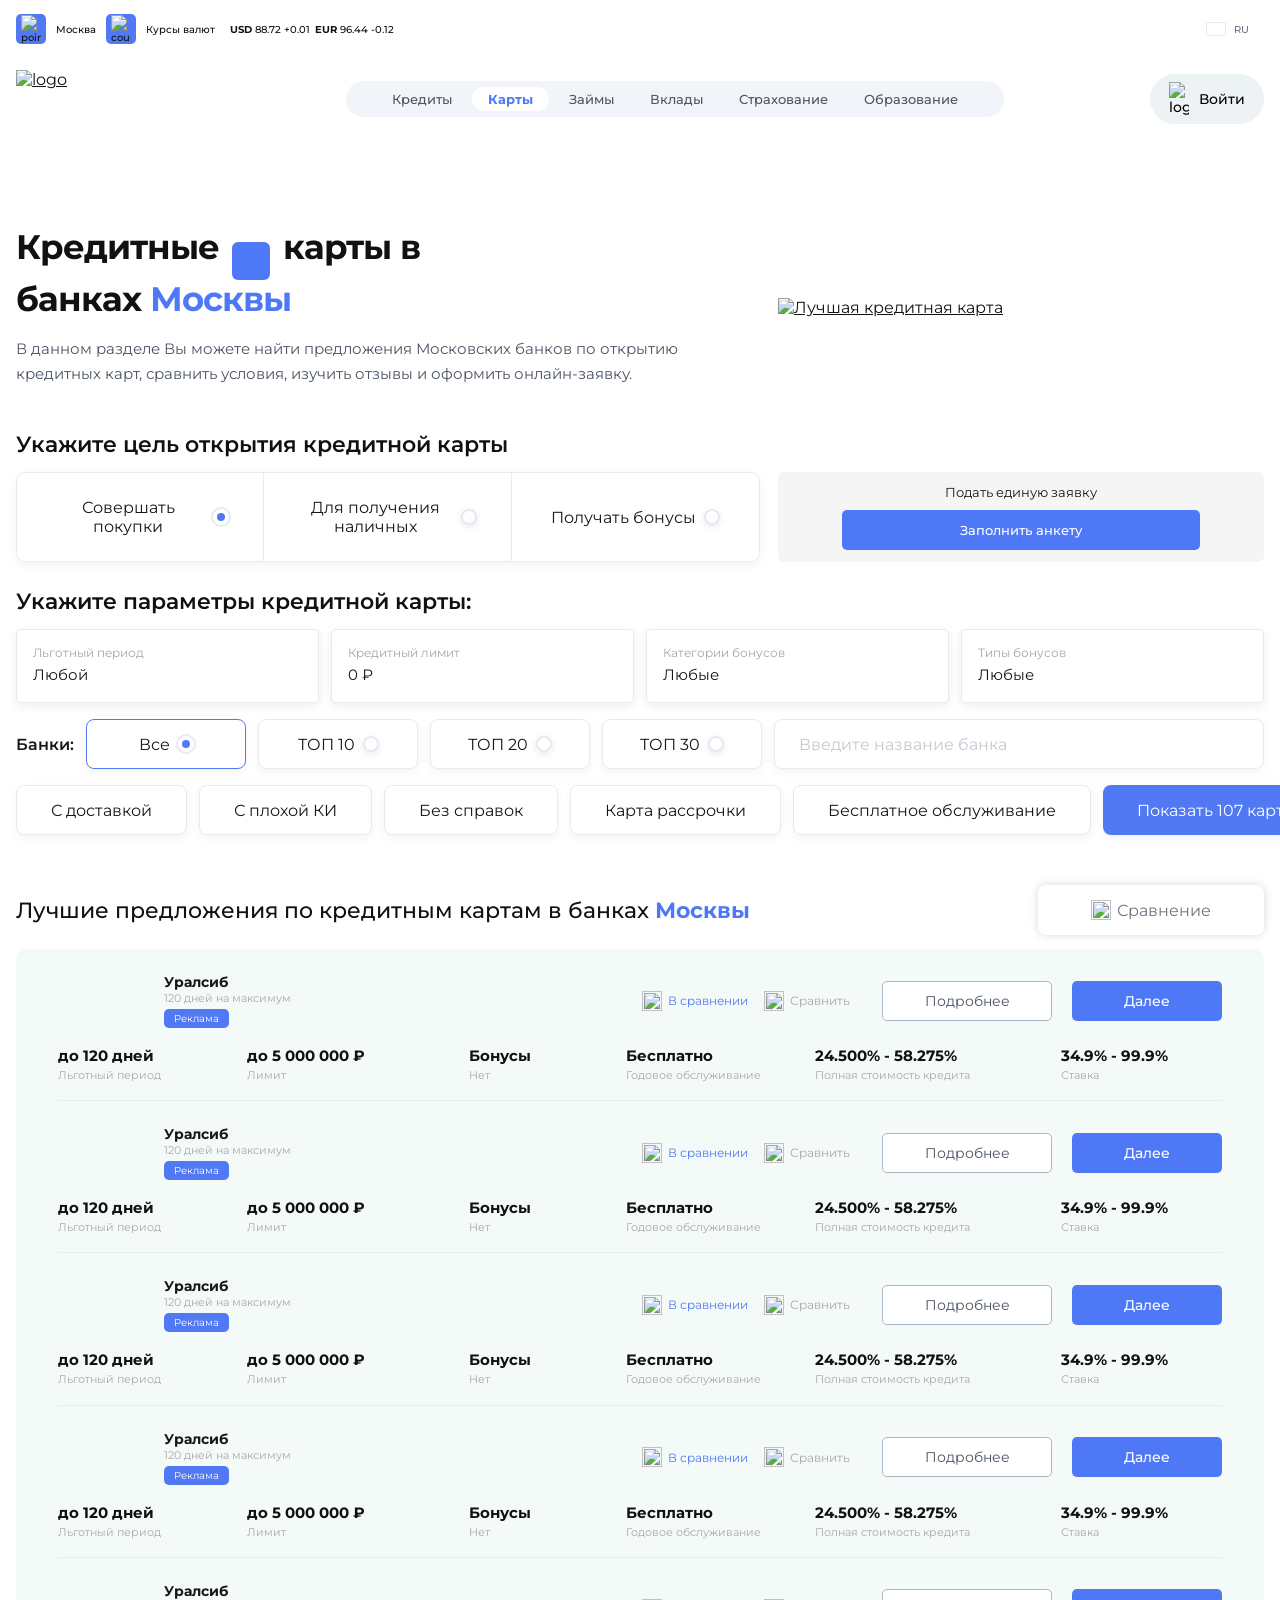
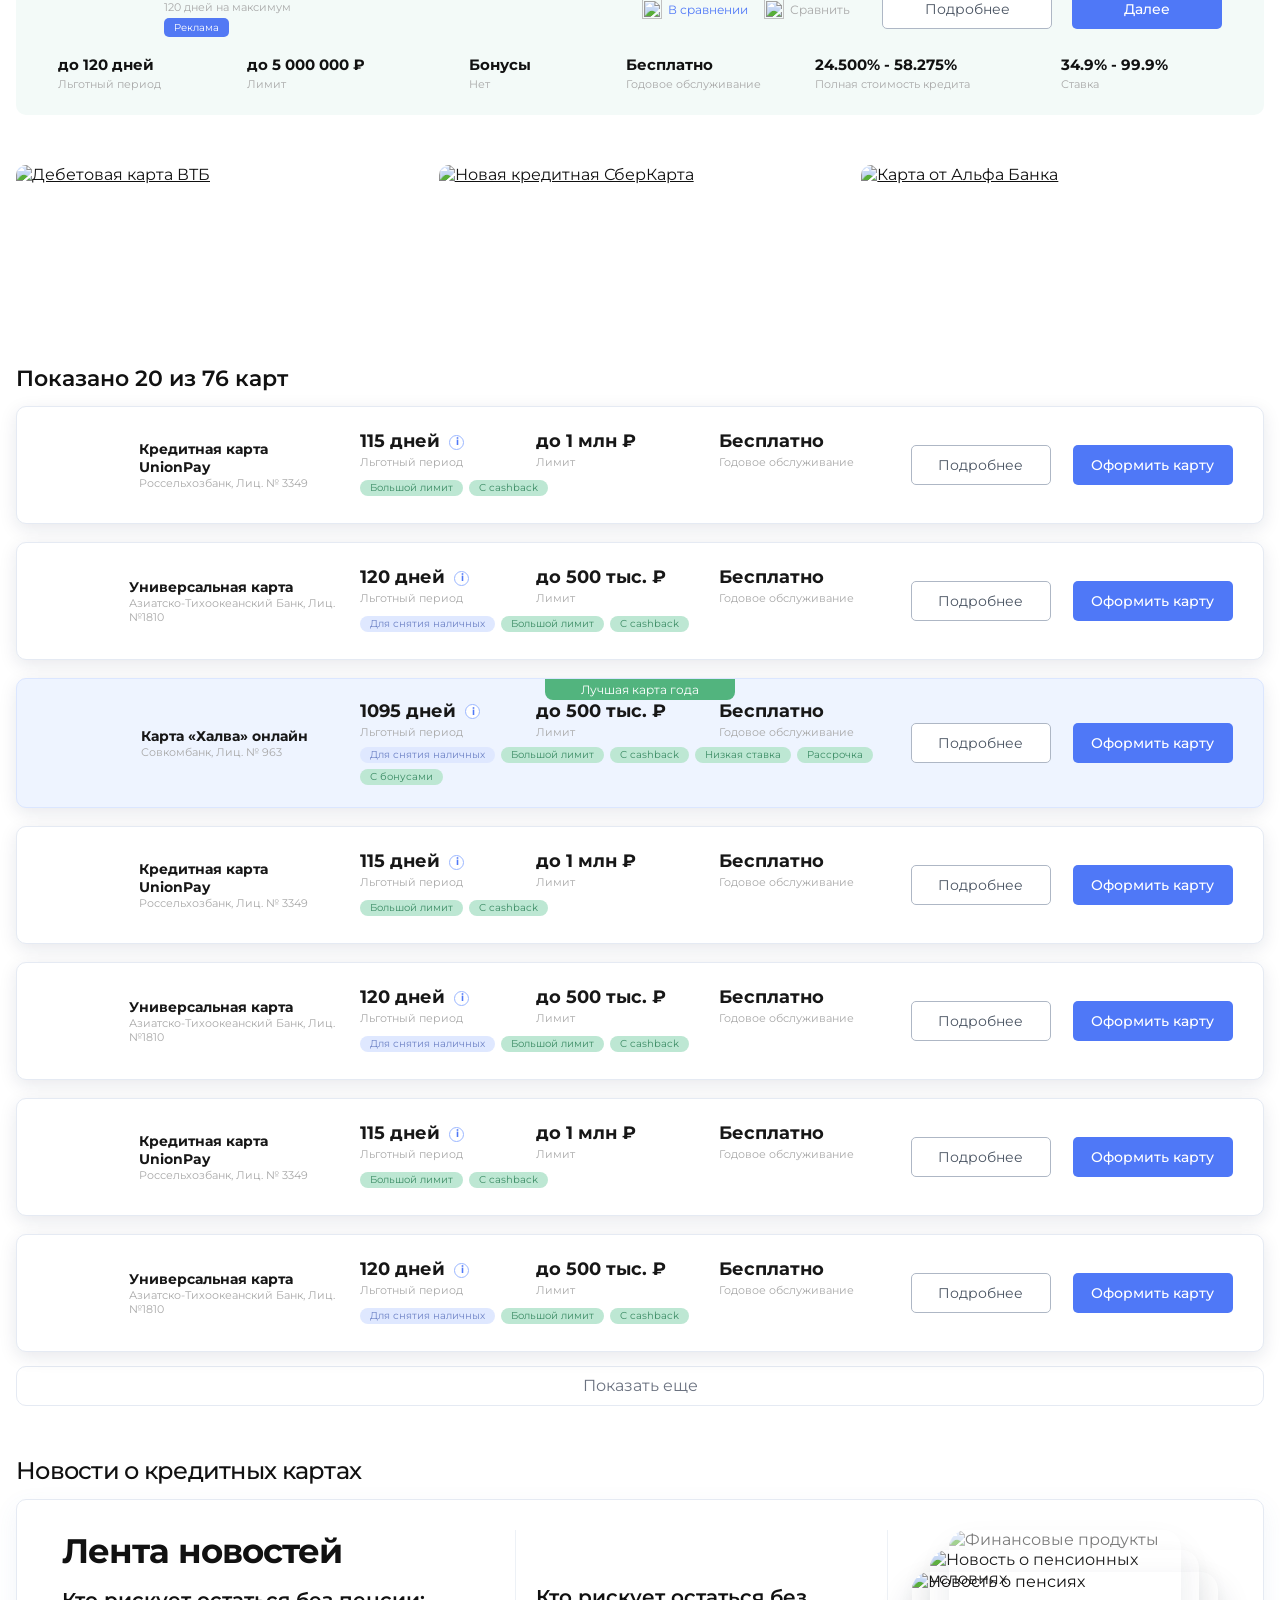
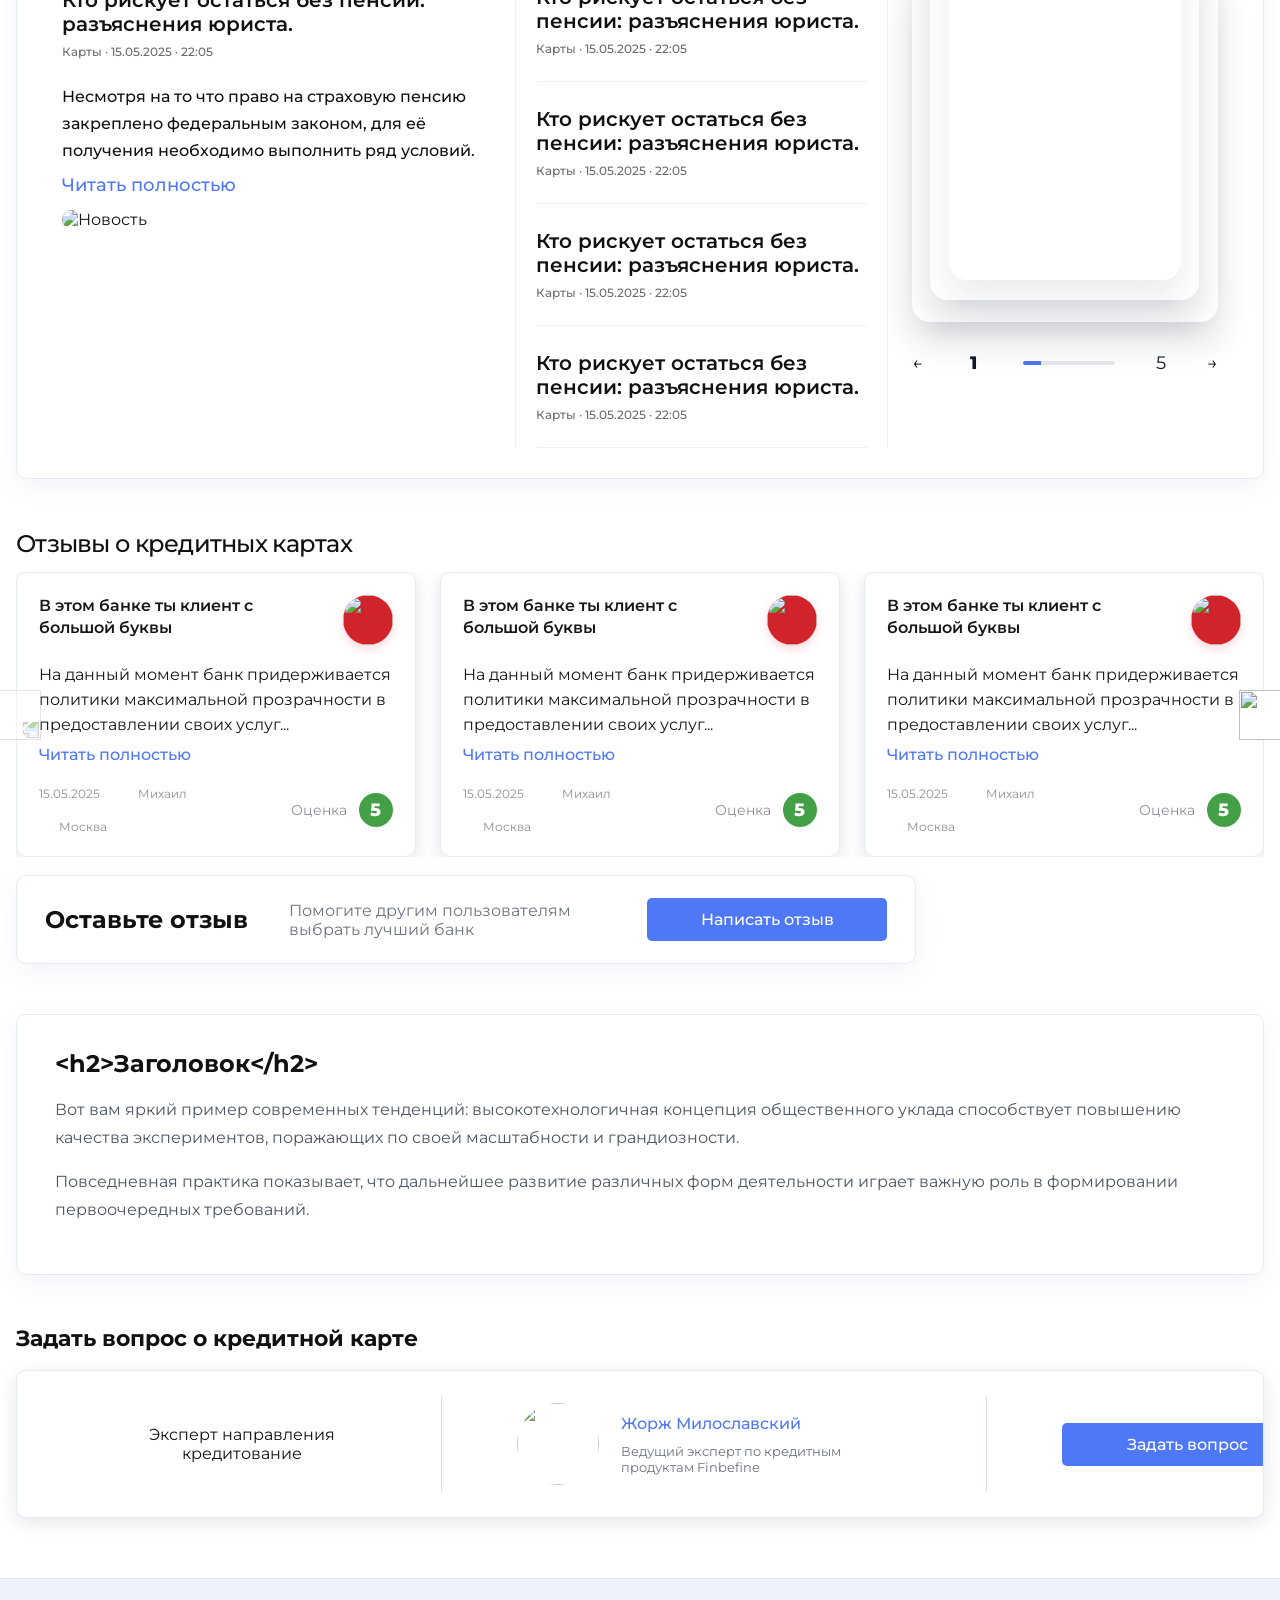
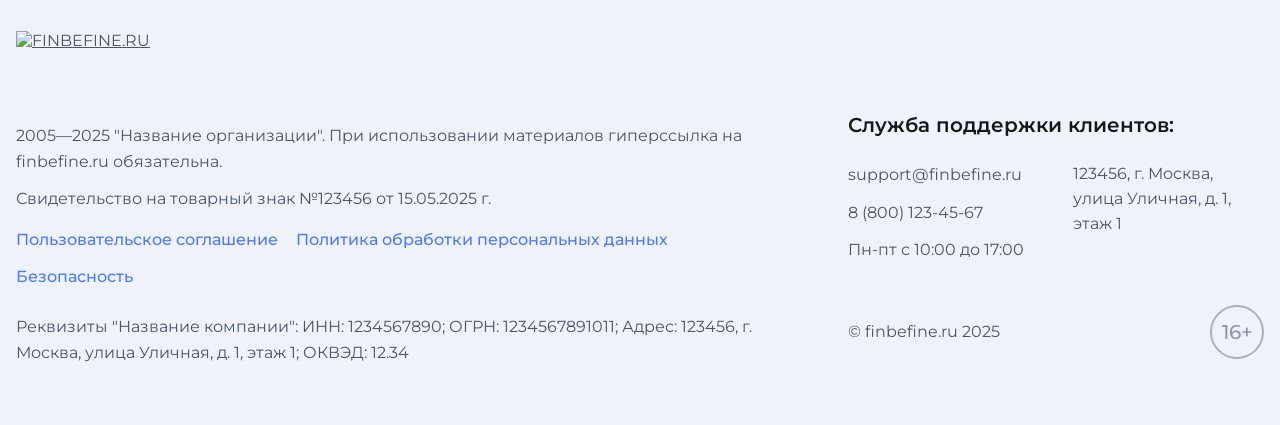
==== cards.html @ 93155cd9 "Add files via upload" ====
<!doctype html>
<html lang="ru">
<head>
  <meta charset="UTF-8" />
  <meta name="viewport" content="width=device-width, initial-scale=1.0" />
  <title>FINBEFINE — Карты</title>
  <link rel="preconnect" href="https://fonts.googleapis.com">
  <link rel="preconnect" href="https://fonts.gstatic.com" crossorigin>
  <link href="https://fonts.googleapis.com/css2?family=Montserrat:ital,wght@0,100..900;1,100..900&display=swap" rel="stylesheet">
  <link rel="icon" type="image/x-icon" href="favicon.ico">
  <link rel="stylesheet" href="./style.css?v=56">
</head>
<body>
  <header class="topbar">
    <div class="top-strip">
      <div class="container top-strip-inner">
        <div class="top-strip-links">
          <a href="#">
            <div class="icon">
              <img src="assets/point.svg" alt="point">
            </div>
            Москва
          </a>
          <div class="course">
            <a href="#">
              <div class="icon">
                <img src="assets/course.svg" alt="course">
              </div>
              Курсы валют
            </a>
            <div class="course-list">
              <div class="course-item">
                <span>USD</span>
                88.72 +0.01
              </div>
              <div class="course-item">
                <span>EUR</span>
                96.44 -0.12
              </div>
            </div>
          </div>
        </div>
        <div class="top-strip-actions language-select" data-language-select>
          <button class="language-toggle" type="button" aria-haspopup="listbox" aria-expanded="false">
            <span class="language-flag language-flag-ru" data-language-flag aria-hidden="true"></span>
            <span class="lang" data-language-current>RU</span>
            <span class="dropdown-arrow" aria-hidden="true">
              <img src="assets/arrow-down.svg" alt="">
            </span>
          </button>
          <div class="language-menu" role="listbox" aria-label="Выбор языка">
            <button class="language-option active" type="button" role="option" aria-selected="true" data-lang-value="RU" data-lang-code="ru" data-flag-class="language-flag-ru">
              <span class="language-flag language-flag-ru" aria-hidden="true"></span>
              Русский
            </button>
            <button class="language-option" type="button" role="option" aria-selected="false" data-lang-value="EN" data-lang-code="en" data-flag-class="language-flag-en">
              <span class="language-flag language-flag-en" aria-hidden="true"></span>
              English
            </button>
          </div>
        </div>
      </div>
    </div>
    <div class="container topbar-inner">
      <a href="index.html" class="brand">
        <img class="brand-mark" src="assets/logo.svg" alt="logo" />
      </a>

<input class="menu-toggle" type="checkbox" id="menu-toggle" aria-label="Открыть меню">
<label class="burger" for="menu-toggle" aria-hidden="true">
  <span></span>
  <span></span>
  <span></span>
</label>

<div class="mobile-menu">
  <nav class="nav" aria-label="Основное меню">
    <a href="credits.html">Кредиты</a>
    <a class="active" href="cards.html">Карты</a>
    <a href="zaimy.html">Займы</a>
    <a href="vklady.html">Вклады</a>
    <a href="insurance.html">Страхование</a>
    <a href="education.html">Образование</a>
  </nav>
  <button class="login-btn mobile-login-btn">
    <img src="assets/login.svg" alt="login">
    Войти
  </button>
</div>

      <div class="header-actions">
        <button class="login-btn">
          <img src="assets/login.svg" alt="login">
          Войти
        </button>
      </div>
    </div>
  </header>

    <main class="credits-page cards-page">
    <div class="container">
      <section class="credits-hero cards-hero">
        <div class="credits-hero-copy">
          <h1>Кредитные <span class="title-icon-inline"><img src="assets/card.svg" alt=""></span> карты в банках <span>Москвы</span></h1>
          <p>В данном разделе Вы можете найти предложения Московских банков по открытию кредитных карт, сравнить условия, изучить отзывы и оформить онлайн-заявку.</p>
        </div>
        <a class="credits-hero-banner image-banner" href="#!" aria-label="Лучшая кредитная карта"><img src="assets/alfabank-banner.png" alt="Лучшая кредитная карта"></a>
      </section>

      <section class="cards-open-purpose">
        <h2>Укажите цель открытия кредитной карты</h2>
        <div class="cards-purpose-layout">
          <div class="cards-purpose-buttons" role="radiogroup" aria-label="Цель открытия кредитной карты">
            <button class="active" type="button" role="radio" aria-checked="true">Совершать покупки <span class="radio-dot" aria-hidden="true"></span></button>
            <button type="button" role="radio" aria-checked="false">Для получения наличных <span class="radio-dot" aria-hidden="true"></span></button>
            <button type="button" role="radio" aria-checked="false">Получать бонусы <span class="radio-dot" aria-hidden="true"></span></button>
          </div>
          <div class="cards-quick-apply"><span>Подать единую заявку</span><button class="primary-btn" type="button">Заполнить анкету</button></div>
        </div>
      </section>

      <section class="cards-filter-section">
        <h2>Укажите параметры кредитной карты:</h2>
        <div class="cards-filter-row">
          <label class="credit-control"><span>Льготный период</span><select><option>Любой</option><option>до 120 дней</option><option>до 365 дней</option></select></label>
          <label class="credit-control"><span>Кредитный лимит</span><input type="text" value="0 ₽"></label>
          <label class="credit-control"><span>Категории бонусов</span><select><option>Любые</option><option>Кэшбэк</option><option>Мили</option></select></label>
          <label class="credit-control"><span>Типы бонусов</span><select><option>Любые</option><option>Баллы</option><option>Рубли</option></select></label>
        </div>
        <div class="cards-filter-line cards-bank-line" role="radiogroup" aria-label="Банки">
          <span>Банки:</span>
          <button class="active" type="button" role="radio" aria-checked="true">Все <span class="radio-dot" aria-hidden="true"></span></button>
          <button type="button" role="radio" aria-checked="false">ТОП 10 <span class="radio-dot" aria-hidden="true"></span></button>
          <button type="button" role="radio" aria-checked="false">ТОП 20 <span class="radio-dot" aria-hidden="true"></span></button>
          <button type="button" role="radio" aria-checked="false">ТОП 30 <span class="radio-dot" aria-hidden="true"></span></button>
          <input class="cards-bank-search" type="text" placeholder="Введите название банка">
        </div>
        <div class="cards-filter-line cards-tag-line" aria-label="Фильтры карт">
          <button type="button">С доставкой</button>
          <button type="button">С плохой КИ</button>
          <button type="button">Без справок</button>
          <button type="button">Карта рассрочки</button>
          <button type="button">Бесплатное обслуживание</button>
          <button class="primary-btn" type="button">Показать 107 карт</button>
        </div>
      </section>

      <section class="cards-best-section">
        <div class="cards-section-head"><h2>Лучшие предложения по кредитным картам в банках <span>Москвы</span></h2><button class="cards-compare" type="button"><img src="assets/compare.svg" alt="" aria-hidden="true">Сравнение</button></div>
        <div class="cards-best-list">
          <article class="cards-best-row">
            <div class="cards-best-top"><div class="cards-product"><img src="assets/uralsib-card.png" alt=""><div><strong>Уралсиб</strong><span>120 дней на максимум</span><em>Реклама</em></div></div><div class="cards-best-compare"><button class="active" type="button"><img src="assets/compare.svg" alt="" aria-hidden="true">В сравнении</button><button type="button"><img src="assets/compare-gray.svg" alt="" aria-hidden="true">Сравнить</button></div><a class="cards-details-btn" href="#!">Подробнее</a><a class="primary-btn" href="#!">Далее</a></div>
            <div class="cards-best-metrics"><b>до 120 дней<small>Льготный период</small></b><b>до 5 000 000 ₽<small>Лимит</small></b><b>Бонусы<small>Нет</small></b><b>Бесплатно<small>Годовое обслуживание</small></b><b>24.500% - 58.275%<small>Полная стоимость кредита</small></b><b>34.9% - 99.9%<small>Ставка</small></b></div>
          </article>
          <article class="cards-best-row">
            <div class="cards-best-top"><div class="cards-product"><img src="assets/uralsib-card.png" alt=""><div><strong>Уралсиб</strong><span>120 дней на максимум</span><em>Реклама</em></div></div><div class="cards-best-compare"><button class="active" type="button"><img src="assets/compare.svg" alt="" aria-hidden="true">В сравнении</button><button type="button"><img src="assets/compare-gray.svg" alt="" aria-hidden="true">Сравнить</button></div><a class="cards-details-btn" href="#!">Подробнее</a><a class="primary-btn" href="#!">Далее</a></div>
            <div class="cards-best-metrics"><b>до 120 дней<small>Льготный период</small></b><b>до 5 000 000 ₽<small>Лимит</small></b><b>Бонусы<small>Нет</small></b><b>Бесплатно<small>Годовое обслуживание</small></b><b>24.500% - 58.275%<small>Полная стоимость кредита</small></b><b>34.9% - 99.9%<small>Ставка</small></b></div>
          </article>
          <article class="cards-best-row">
            <div class="cards-best-top"><div class="cards-product"><img src="assets/uralsib-card.png" alt=""><div><strong>Уралсиб</strong><span>120 дней на максимум</span><em>Реклама</em></div></div><div class="cards-best-compare"><button class="active" type="button"><img src="assets/compare.svg" alt="" aria-hidden="true">В сравнении</button><button type="button"><img src="assets/compare-gray.svg" alt="" aria-hidden="true">Сравнить</button></div><a class="cards-details-btn" href="#!">Подробнее</a><a class="primary-btn" href="#!">Далее</a></div>
            <div class="cards-best-metrics"><b>до 120 дней<small>Льготный период</small></b><b>до 5 000 000 ₽<small>Лимит</small></b><b>Бонусы<small>Нет</small></b><b>Бесплатно<small>Годовое обслуживание</small></b><b>24.500% - 58.275%<small>Полная стоимость кредита</small></b><b>34.9% - 99.9%<small>Ставка</small></b></div>
          </article>
          <article class="cards-best-row">
            <div class="cards-best-top"><div class="cards-product"><img src="assets/uralsib-card.png" alt=""><div><strong>Уралсиб</strong><span>120 дней на максимум</span><em>Реклама</em></div></div><div class="cards-best-compare"><button class="active" type="button"><img src="assets/compare.svg" alt="" aria-hidden="true">В сравнении</button><button type="button"><img src="assets/compare-gray.svg" alt="" aria-hidden="true">Сравнить</button></div><a class="cards-details-btn" href="#!">Подробнее</a><a class="primary-btn" href="#!">Далее</a></div>
            <div class="cards-best-metrics"><b>до 120 дней<small>Льготный период</small></b><b>до 5 000 000 ₽<small>Лимит</small></b><b>Бонусы<small>Нет</small></b><b>Бесплатно<small>Годовое обслуживание</small></b><b>24.500% - 58.275%<small>Полная стоимость кредита</small></b><b>34.9% - 99.9%<small>Ставка</small></b></div>
          </article>
          <article class="cards-best-row">
            <div class="cards-best-top"><div class="cards-product"><img src="assets/uralsib-card.png" alt=""><div><strong>Уралсиб</strong><span>120 дней на максимум</span><em>Реклама</em></div></div><div class="cards-best-compare"><button class="active" type="button"><img src="assets/compare.svg" alt="" aria-hidden="true">В сравнении</button><button type="button"><img src="assets/compare-gray.svg" alt="" aria-hidden="true">Сравнить</button></div><a class="cards-details-btn" href="#!">Подробнее</a><a class="primary-btn" href="#!">Далее</a></div>
            <div class="cards-best-metrics"><b>до 120 дней<small>Льготный период</small></b><b>до 5 000 000 ₽<small>Лимит</small></b><b>Бонусы<small>Нет</small></b><b>Бесплатно<small>Годовое обслуживание</small></b><b>24.500% - 58.275%<small>Полная стоимость кредита</small></b><b>34.9% - 99.9%<small>Ставка</small></b></div>
          </article>
        </div>
      </section>

      <section class="cards-banners">
        <a class="image-banner" href="#!"><img src="assets/card-banner-1.png" alt="Дебетовая карта ВТБ"></a>
        <a class="image-banner" href="#!"><img src="assets/card-banner-2.png" alt="Новая кредитная СберКарта"></a>
        <a class="image-banner" href="#!"><img src="assets/card-banner-3.png" alt="Карта от Альфа Банка"></a>
      </section>

      <section class="cards-list-section">
        <h2>Показано 20 из 76 карт</h2>
        <div class="cards-table-list">
          <article class="cards-table-row"><div class="cards-product"><img src="assets/card-1.png" alt=""><div><strong>Кредитная карта UnionPay</strong><span>Россельхозбанк, Лиц. № 3349</span></div></div><div class="cards-table-metric"><b>115 дней <button class="cards-info" type="button" aria-label="Информация о льготном периоде">i</button></b><small>Льготный период</small></div><div class="cards-table-metric"><b>до 1 млн ₽</b><small>Лимит</small></div><div class="cards-table-metric"><b>Бесплатно</b><small>Годовое обслуживание</small></div><div class="cards-mini-tags"><em>Большой лимит</em><em>C cashback</em></div><a class="cards-details-btn" href="#!">Подробнее</a><a class="primary-btn" href="#!">Оформить карту</a></article>
          <article class="cards-table-row"><div class="cards-product"><img src="assets/card-2.png" alt=""><div><strong>Универсальная карта</strong><span>Азиатско-Тихоокеанский Банк, Лиц. №1810</span></div></div><div class="cards-table-metric"><b>120 дней <button class="cards-info" type="button" aria-label="Информация о льготном периоде">i</button></b><small>Льготный период</small></div><div class="cards-table-metric"><b>до 500 тыс. ₽</b><small>Лимит</small></div><div class="cards-table-metric"><b>Бесплатно</b><small>Годовое обслуживание</small></div><div class="cards-mini-tags"><em class="is-blue">Для снятия наличных</em><em>Большой лимит</em><em>C cashback</em></div><a class="cards-details-btn" href="#!">Подробнее</a><a class="primary-btn" href="#!">Оформить карту</a></article>
          <article class="cards-table-row is-highlighted"><div class="cards-row-badge">Лучшая карта года</div><div class="cards-product"><img src="assets/card-3.png" alt=""><div><strong>Карта «Халва» онлайн</strong><span>Совкомбанк, Лиц. № 963</span></div></div><div class="cards-table-metric"><b>1095 дней <button class="cards-info" type="button" aria-label="Информация о льготном периоде">i</button></b><small>Льготный период</small></div><div class="cards-table-metric"><b>до 500 тыс. ₽</b><small>Лимит</small></div><div class="cards-table-metric"><b>Бесплатно</b><small>Годовое обслуживание</small></div><div class="cards-mini-tags"><em class="is-blue">Для снятия наличных</em><em>Большой лимит</em><em>C cashback</em><em>Низкая ставка</em><em>Рассрочка</em><em>С бонусами</em></div><a class="cards-details-btn" href="#!">Подробнее</a><a class="primary-btn" href="#!">Оформить карту</a></article>
          <article class="cards-table-row"><div class="cards-product"><img src="assets/card-1.png" alt=""><div><strong>Кредитная карта UnionPay</strong><span>Россельхозбанк, Лиц. № 3349</span></div></div><div class="cards-table-metric"><b>115 дней <button class="cards-info" type="button" aria-label="Информация о льготном периоде">i</button></b><small>Льготный период</small></div><div class="cards-table-metric"><b>до 1 млн ₽</b><small>Лимит</small></div><div class="cards-table-metric"><b>Бесплатно</b><small>Годовое обслуживание</small></div><div class="cards-mini-tags"><em>Большой лимит</em><em>C cashback</em></div><a class="cards-details-btn" href="#!">Подробнее</a><a class="primary-btn" href="#!">Оформить карту</a></article>
          <article class="cards-table-row"><div class="cards-product"><img src="assets/card-2.png" alt=""><div><strong>Универсальная карта</strong><span>Азиатско-Тихоокеанский Банк, Лиц. №1810</span></div></div><div class="cards-table-metric"><b>120 дней <button class="cards-info" type="button" aria-label="Информация о льготном периоде">i</button></b><small>Льготный период</small></div><div class="cards-table-metric"><b>до 500 тыс. ₽</b><small>Лимит</small></div><div class="cards-table-metric"><b>Бесплатно</b><small>Годовое обслуживание</small></div><div class="cards-mini-tags"><em class="is-blue">Для снятия наличных</em><em>Большой лимит</em><em>C cashback</em></div><a class="cards-details-btn" href="#!">Подробнее</a><a class="primary-btn" href="#!">Оформить карту</a></article>
          <article class="cards-table-row"><div class="cards-product"><img src="assets/card-1.png" alt=""><div><strong>Кредитная карта UnionPay</strong><span>Россельхозбанк, Лиц. № 3349</span></div></div><div class="cards-table-metric"><b>115 дней <button class="cards-info" type="button" aria-label="Информация о льготном периоде">i</button></b><small>Льготный период</small></div><div class="cards-table-metric"><b>до 1 млн ₽</b><small>Лимит</small></div><div class="cards-table-metric"><b>Бесплатно</b><small>Годовое обслуживание</small></div><div class="cards-mini-tags"><em>Большой лимит</em><em>C cashback</em></div><a class="cards-details-btn" href="#!">Подробнее</a><a class="primary-btn" href="#!">Оформить карту</a></article>
          <article class="cards-table-row"><div class="cards-product"><img src="assets/card-2.png" alt=""><div><strong>Универсальная карта</strong><span>Азиатско-Тихоокеанский Банк, Лиц. №1810</span></div></div><div class="cards-table-metric"><b>120 дней <button class="cards-info" type="button" aria-label="Информация о льготном периоде">i</button></b><small>Льготный период</small></div><div class="cards-table-metric"><b>до 500 тыс. ₽</b><small>Лимит</small></div><div class="cards-table-metric"><b>Бесплатно</b><small>Годовое обслуживание</small></div><div class="cards-mini-tags"><em class="is-blue">Для снятия наличных</em><em>Большой лимит</em><em>C cashback</em></div><a class="cards-details-btn" href="#!">Подробнее</a><a class="primary-btn" href="#!">Оформить карту</a></article>
        </div>
        <button class="show-more-btn" type="button">Показать еще</button>
      </section>

      <section class="news-section credit-news">
        <div class="section-head section-head-tight"><h2>Новости о кредитных картах</h2></div>
        <article class="news-card">
          <div class="news-col news-feature"><h3>Лента новостей</h3><h4>Кто рискует остаться без пенсии: разъяснения юриста.</h4><div class="news-meta">Карты · 15.05.2025 · 22:05</div><p>Несмотря на то что право на страховую пенсию закреплено федеральным законом, для её получения необходимо выполнить ряд условий.</p><a href="#" class="section-link">Читать полностью</a><img src="assets/news-old-man.png" alt="Новость"></div>
          <div class="news-col news-list"><div class="news-item"><h5>Кто рискует остаться без пенсии: разъяснения юриста.</h5><div class="news-meta">Карты · 15.05.2025 · 22:05</div></div><div class="news-item"><h5>Кто рискует остаться без пенсии: разъяснения юриста.</h5><div class="news-meta">Карты · 15.05.2025 · 22:05</div></div><div class="news-item"><h5>Кто рискует остаться без пенсии: разъяснения юриста.</h5><div class="news-meta">Карты · 15.05.2025 · 22:05</div></div><div class="news-item"><h5>Кто рискует остаться без пенсии: разъяснения юриста.</h5><div class="news-meta">Карты · 15.05.2025 · 22:05</div></div></div>
          <div class="news-col news-slider" data-news-slider><div class="news-slider-stack"><img class="slider-layer slider-layer-back slider-layer-back-two" data-slider-back-two src="assets/hero-travel.png" alt=""><img class="slider-layer slider-layer-back slider-layer-back-one" data-slider-back-one src="assets/news-old-man.png" alt=""><img class="slider-layer slider-layer-front" data-slider-image src="assets/news-old-woman.png" alt="Новость"></div><div class="slider-nav"><button class="slider-arrow" type="button" data-slider-prev aria-label="Предыдущая новость">←</button><span class="slider-count" data-slider-current>1</span><div class="slider-bar"><i data-slider-progress></i></div><span data-slider-total>5</span><button class="slider-arrow" type="button" data-slider-next aria-label="Следующая новость">→</button></div></div>
        </article>
      </section>

      <section class="credit-reviews-section">
        <div class="section-head section-head-tight"><h2>Отзывы о кредитных картах</h2></div>
        <div class="credit-reviews-slider" data-credit-reviews-slider>
          <button class="credit-review-arrow credit-review-arrow--prev" type="button" aria-label="Предыдущие отзывы" data-credit-reviews-prev><img src="assets/arrow-right-slider.svg" alt="" aria-hidden="true"></button>
          <div class="credit-review-viewport"><div class="credit-review-track" data-credit-reviews-track>
            <article class="review-card"><div class="review-top"><h4>В этом банке ты клиент с большой буквы</h4><span class="review-badge"><img src="assets/bank-logo.png" alt=""></span></div><p>На данный момент банк придерживается политики максимальной прозрачности в предоставлении своих услуг...</p><a href="#" class="section-link">Читать полностью</a><div class="review-bottom"><div class="review-meta"><span>15.05.2025</span><span>Михаил</span><span>Москва</span></div><div class="review-score"><span>Оценка</span><b class="score">5</b></div></div></article>
            <article class="review-card"><div class="review-top"><h4>В этом банке ты клиент с большой буквы</h4><span class="review-badge"><img src="assets/bank-logo.png" alt=""></span></div><p>На данный момент банк придерживается политики максимальной прозрачности в предоставлении своих услуг...</p><a href="#" class="section-link">Читать полностью</a><div class="review-bottom"><div class="review-meta"><span>15.05.2025</span><span>Михаил</span><span>Москва</span></div><div class="review-score"><span>Оценка</span><b class="score">5</b></div></div></article>
            <article class="review-card"><div class="review-top"><h4>В этом банке ты клиент с большой буквы</h4><span class="review-badge"><img src="assets/bank-logo.png" alt=""></span></div><p>На данный момент банк придерживается политики максимальной прозрачности в предоставлении своих услуг...</p><a href="#" class="section-link">Читать полностью</a><div class="review-bottom"><div class="review-meta"><span>15.05.2025</span><span>Михаил</span><span>Москва</span></div><div class="review-score"><span>Оценка</span><b class="score">5</b></div></div></article>
            <article class="review-card"><div class="review-top"><h4>В этом банке ты клиент с большой буквы</h4><span class="review-badge"><img src="assets/bank-logo.png" alt=""></span></div><p>На данный момент банк придерживается политики максимальной прозрачности в предоставлении своих услуг...</p><a href="#" class="section-link">Читать полностью</a><div class="review-bottom"><div class="review-meta"><span>15.05.2025</span><span>Михаил</span><span>Москва</span></div><div class="review-score"><span>Оценка</span><b class="score">5</b></div></div></article>
          </div></div>
          <button class="credit-review-arrow credit-review-arrow--next" type="button" aria-label="Следующие отзывы" data-credit-reviews-next><img src="assets/arrow-right-slider.svg" alt="" aria-hidden="true"></button>
        </div>
        <div class="credit-leave-review"><h3>Оставьте отзыв</h3><p>Помогите другим пользователям выбрать лучший банк</p><button class="primary-btn">Написать отзыв</button></div>
      </section>

      <section class="credit-seo card-lite"><h2>&lt;h2&gt;Заголовок&lt;/h2&gt;</h2><p>Вот вам яркий пример современных тенденций: высокотехнологичная концепция общественного уклада способствует повышению качества экспериментов, поражающих по своей масштабности и грандиозности.</p><p>Повседневная практика показывает, что дальнейшее развитие различных форм деятельности играет важную роль в формировании первоочередных требований.</p></section>

      <section class="credit-question card-lite"><h2>Задать вопрос о кредитной карте</h2><div class="question-card"><div class="question-card__label">Эксперт направления кредитование</div><div class="expert"><img src="assets/expert-avatar.png" alt=""><div><strong>Жорж Милославский</strong><span>Ведущий эксперт по кредитным продуктам Finbefine</span></div></div><div class="question-card__action"><button class="primary-btn">Задать вопрос</button></div></div></section>
    </div>
  </main>



  <footer class="site-footer">
    <div class="container footer-wrap">
      <div class="footer-left">
        <a href="index.html" class="brand footer-brand">
          <img class="brand-mark" src="assets/logo.svg" alt="FINBEFINE.RU" />
        </a>
        <p>2005—2025 "Название организации". При использовании материалов гиперссылка на finbefine.ru обязательна.</p>
        <p>Свидетельство на товарный знак №123456 от 15.05.2025 г.</p>
        <div class="footer-links">
          <a href="#">Пользовательское соглашение</a>
          <a href="#">Политика обработки персональных данных</a>
          <a href="#">Безопасность</a>
        </div>
        <p>Реквизиты "Название компании": ИНН: 1234567890; ОГРН: 1234567891011; Адрес: 123456, г. Москва, улица Уличная, д. 1, этаж 1; ОКВЭД: 12.34</p>
      </div>
      <div class="footer-right">
        <nav class="footer-socials" aria-label="Социальные сети">
          <a href="#!" aria-label="Дзен"><img src="assets/dzen.svg" alt=""></a>
          <a href="#!" aria-label="ВКонтакте"><img src="assets/vk.svg" alt=""></a>
          <a href="#!" aria-label="Telegram"><img src="assets/tg.svg" alt=""></a>
        </nav>
        <div class="support-title">Служба поддержки клиентов:</div>
        <div class="footer-support">
          <div class="footer-support-main">
            <a href="mailto:support@finbefine.ru">support@finbefine.ru</a>
            <a href="tel:88001234567">8 (800) 123-45-67</a>
            <span>Пн-пт с 10:00 до 17:00</span>
          </div>
          <address>123456, г. Москва, улица Уличная, д. 1, этаж 1</address>
        </div>
        <div class="footer-bottom-row">
          <div class="copy">© finbefine.ru 2025</div>
          <div class="age-badge" aria-label="Возрастное ограничение 16 плюс">16+</div>
        </div>
      </div>
    </div>
  </footer>
  <script>
    document.addEventListener('DOMContentLoaded', function () {
      function setupTabs(tabSelector, panelSelector, tabAttribute, panelAttribute) {
        var tabs = Array.prototype.slice.call(document.querySelectorAll(tabSelector));
        var panels = Array.prototype.slice.call(document.querySelectorAll(panelSelector));

        tabs.forEach(function (tab) {
          tab.addEventListener('click', function () {
            var target = tab.getAttribute(tabAttribute);

            tabs.forEach(function (item) {
              var isActive = item === tab;
              item.classList.toggle('active', isActive);
              item.setAttribute('aria-selected', isActive ? 'true' : 'false');
            });

            panels.forEach(function (panel) {
              panel.classList.toggle('active', panel.getAttribute(panelAttribute) === target);
            });
          });
        });
      }

      setupTabs('[data-offer-tab]', '[data-offer-panel]', 'data-offer-tab', 'data-offer-panel');
      setupTabs('[data-bank-tab]', '[data-bank-panel]', 'data-bank-tab', 'data-bank-panel');
      setupTabs('[data-review-tab]', '[data-review-panel]', 'data-review-tab', 'data-review-panel');
      setupTabs('[data-news-tab]', '[data-news-panel]', 'data-news-tab', 'data-news-panel');

      var languageSelect = document.querySelector('[data-language-select]');
      if (languageSelect) {
        var languageToggle = languageSelect.querySelector('.language-toggle');
        var languageCurrent = languageSelect.querySelector('[data-language-current]');
        var languageFlag = languageSelect.querySelector('[data-language-flag]');
        var languageOptions = Array.prototype.slice.call(languageSelect.querySelectorAll('.language-option'));

        function closeLanguageMenu() {
          languageSelect.classList.remove('open');
          languageToggle.setAttribute('aria-expanded', 'false');
        }

        languageToggle.addEventListener('click', function () {
          var isOpen = languageSelect.classList.toggle('open');
          languageToggle.setAttribute('aria-expanded', isOpen ? 'true' : 'false');
        });

        languageOptions.forEach(function (option) {
          option.addEventListener('click', function () {
            languageCurrent.textContent = option.getAttribute('data-lang-value');
            document.documentElement.setAttribute('lang', option.getAttribute('data-lang-code'));
            languageFlag.className = 'language-flag ' + option.getAttribute('data-flag-class');

            languageOptions.forEach(function (item) {
              var isActive = item === option;
              item.classList.toggle('active', isActive);
              item.setAttribute('aria-selected', isActive ? 'true' : 'false');
            });

            closeLanguageMenu();
          });
        });

        document.addEventListener('click', function (event) {
          if (!languageSelect.contains(event.target)) {
            closeLanguageMenu();
          }
        });

        document.addEventListener('keydown', function (event) {
          if (event.key === 'Escape') {
            closeLanguageMenu();
          }
        });
      }

      var newsSlider = document.querySelector('[data-news-slider]');
      if (newsSlider) {
        var slides = [
          { src: './assets/figma/news-old-woman.png', alt: 'Новость о пенсиях' },
          { src: './assets/figma/news-old-man.png', alt: 'Новость о пенсионных условиях' },
          { src: './assets/hero-man.png', alt: 'Финансовые продукты' },
          { src: './assets/hero-travel.png', alt: 'Туристическое страхование' },
          { src: './assets/promo-credit.png', alt: 'Помощь с кредитом' }
        ];
        var currentSlide = 0;
        var isSliderAnimating = false;
        var sliderStack = newsSlider.querySelector('.news-slider-stack');
        var frontImage = newsSlider.querySelector('[data-slider-image]');
        var backOneImage = newsSlider.querySelector('[data-slider-back-one]');
        var backTwoImage = newsSlider.querySelector('[data-slider-back-two]');
        var currentLabel = newsSlider.querySelector('[data-slider-current]');
        var totalLabel = newsSlider.querySelector('[data-slider-total]');
        var progress = newsSlider.querySelector('[data-slider-progress]');
        var prevButton = newsSlider.querySelector('[data-slider-prev]');
        var nextButton = newsSlider.querySelector('[data-slider-next]');

        function getSlide(index) {
          return slides[(index + slides.length) % slides.length];
        }

        function setImage(image, slide) {
          image.src = slide.src;
          image.alt = slide.alt;
        }

        function updateNewsSlider(direction) {
          setImage(frontImage, getSlide(currentSlide));
          setImage(backOneImage, getSlide(currentSlide + 1));
          setImage(backTwoImage, getSlide(currentSlide + 2));
          currentLabel.textContent = String(currentSlide + 1);
          totalLabel.textContent = String(slides.length);
          progress.style.width = ((currentSlide + 1) / slides.length * 100) + '%';

          if (direction) {
            sliderStack.classList.remove('is-next', 'is-prev');
            void sliderStack.offsetWidth;
            sliderStack.classList.add(direction === 'prev' ? 'is-prev' : 'is-next');
          }
        }

        function moveNewsSlider(step, direction) {
          if (isSliderAnimating) {
            return;
          }
          isSliderAnimating = true;
          currentSlide = (currentSlide + step + slides.length) % slides.length;
          updateNewsSlider(direction);
          window.setTimeout(function () {
            sliderStack.classList.remove('is-next', 'is-prev');
            isSliderAnimating = false;
          }, 480);
        }

        prevButton.addEventListener('click', function () {
          moveNewsSlider(-1, 'prev');
        });

        nextButton.addEventListener('click', function () {
          moveNewsSlider(1, 'next');
        });

        updateNewsSlider();
      }


      var cardRadioGroups = Array.prototype.slice.call(document.querySelectorAll('.cards-purpose-buttons, .cards-bank-line'));
      cardRadioGroups.forEach(function (group) {
        var buttons = Array.prototype.slice.call(group.querySelectorAll('button[role="radio"]'));
        buttons.forEach(function (button) {
          button.addEventListener('click', function () {
            buttons.forEach(function (item) {
              var isActive = item === button;
              item.classList.toggle('active', isActive);
              item.setAttribute('aria-checked', isActive ? 'true' : 'false');
            });
          });
        });
      });

      var cardCheckboxFilters = Array.prototype.slice.call(document.querySelectorAll('.cards-tag-line button:not(.primary-btn)'));
      cardCheckboxFilters.forEach(function (button) {
        button.addEventListener('click', function () {
          button.classList.toggle('active');
        });
      });


      var creditReviewsSlider = document.querySelector("[data-credit-reviews-slider]");

      if (creditReviewsSlider) {
        var reviewsTrack = creditReviewsSlider.querySelector("[data-credit-reviews-track]");
        var reviewsPrev = creditReviewsSlider.querySelector("[data-credit-reviews-prev]");
        var reviewsNext = creditReviewsSlider.querySelector("[data-credit-reviews-next]");
        var reviewCards = Array.prototype.slice.call(reviewsTrack.querySelectorAll(".review-card"));
        var reviewIndex = 0;

        function getVisibleReviews() {
          return window.matchMedia("(max-width: 980px)").matches ? 1 : 3;
        }

        function updateCreditReviewsSlider() {
          var visible = getVisibleReviews();
          var maxIndex = Math.max(0, reviewCards.length - visible);
          reviewIndex = Math.min(reviewIndex, maxIndex);
          var cardWidth = reviewCards[0] ? reviewCards[0].getBoundingClientRect().width : 0;
          var gap = parseFloat(getComputedStyle(reviewsTrack).gap) || 0;
          reviewsTrack.style.transform = "translateX(" + (reviewIndex * -(cardWidth + gap)) + "px)";
          reviewsPrev.disabled = reviewIndex === 0;
          reviewsNext.disabled = reviewIndex === maxIndex;
        }

        reviewsPrev.addEventListener("click", function () {
          reviewIndex -= 1;
          updateCreditReviewsSlider();
        });

        reviewsNext.addEventListener("click", function () {
          reviewIndex += 1;
          updateCreditReviewsSlider();
        });

        window.addEventListener("resize", updateCreditReviewsSlider);
        updateCreditReviewsSlider();
      }

      var creditAmountRange = document.querySelector("[data-credit-amount-range]");
      var creditAmountValue = document.querySelector("[data-credit-amount-value]");

      if (creditAmountRange && creditAmountValue) {
        function formatCreditAmount(value) {
          return Number(value).toLocaleString("ru-RU") + " ₽";
        }

        function updateCreditAmount() {
          var min = Number(creditAmountRange.min);
          var max = Number(creditAmountRange.max);
          var value = Number(creditAmountRange.value);
          var progress = ((value - min) / (max - min)) * 100;
          creditAmountValue.value = formatCreditAmount(value);
          creditAmountRange.style.setProperty("--credit-progress", progress + "%");
        }

        creditAmountRange.addEventListener("input", updateCreditAmount);
        updateCreditAmount();
      }

      var bankSearch = document.querySelector('.bank-search');
      var bankTiles = Array.prototype.slice.call(document.querySelectorAll('[data-bank-name]'));
      var bankEmpty = document.querySelector('.bank-empty');

      if (bankSearch && bankTiles.length && bankEmpty) {
        function normalizeBankText(value) {
          return value.toLowerCase().replace(/[\s\-]+/g, '');
        }

        bankSearch.addEventListener('input', function () {
          var query = normalizeBankText(bankSearch.value.trim());
          var visibleCount = 0;

          bankTiles.forEach(function (tile) {
            var name = normalizeBankText(tile.getAttribute('data-bank-name'));
            var isVisible = !query || name.indexOf(query) !== -1;
            tile.hidden = !isVisible;
            if (isVisible) {
              visibleCount += 1;
            }
          });

          bankEmpty.hidden = visibleCount > 0;
        });
      }
    });
  </script>
</body>

</html>
---- style.css ----
:root {
  --bg: #f5f7fb;
  --card: #ffffff;
  --line: #e5eaf3;
  --text: #111111;
  --muted: #6b7280;
  --blue: #4f78f7;
  --blue-2: #7ea2ff;
  --green: #10A26F;
  --shadow: 0 8px 24px rgba(80, 111, 173, 0.08);
  --radius-xl: 28px;
  --radius-lg: 10px;
  --radius-md: 18px;
  --container: 1400px;
}
* { box-sizing: border-box; }
html { overflow-x: hidden; }
body { margin: 0; overflow-x: hidden; font-family: 'Montserrat', sans-serif; background: #ffffff; color: var(--text); }
img { max-width: 100%; display: block; }
a { color: inherit; }
button,input { font: inherit; }
.container { max-width: var(--container); margin: 0 auto; padding: 0 16px; }
.topbar { background: #fff; position: sticky; top: 0; z-index: 20; padding-top: 14px;}
.top-strip { background: #fff; padding-bottom: 14px; }
.top-strip-inner { min-height: 30px; display: flex; align-items: center; justify-content: space-between; gap: 16px; }
.top-strip-links,.top-strip-actions { display: flex; align-items: center; gap: 10px; color: #111111; font-size: 12px; font-weight: 600; }
.top-strip-actions img { width: 20px; }
.language-select { position:relative; }
.language-toggle { display:flex; align-items:center; gap:8px; border:0; background:transparent; padding:4px 0; cursor:pointer; color:#111; }
.language-flag { width:20px; height:14px; border-radius:2px; box-shadow:inset 0 0 0 1px rgba(0,0,0,.08); flex:0 0 auto; background-size:cover; background-position:center; }
.language-flag-ru { background-image:url("assets/flag.png"); }
.language-flag-en { background:linear-gradient(180deg,#b91c1c 0 14%,#fff 14% 28%,#b91c1c 28% 42%,#fff 42% 56%,#b91c1c 56% 70%,#fff 70% 84%,#b91c1c 84% 100%); position:relative; overflow:hidden; }
.language-flag-en::before { content:''; position:absolute; left:0; top:0; width:42%; height:54%; background:#1d4ed8; }
.language-menu { position:absolute; top:calc(100% + 8px); right:0; min-width:150px; padding:8px; border:1px solid #e5eaf3; border-radius:12px; background:#fff; box-shadow:0 16px 38px rgba(23,39,84,.14); opacity:0; transform:translateY(-6px); pointer-events:none; transition:opacity .18s ease, transform .18s ease; z-index:45; }
.language-select.open .language-menu { opacity:1; transform:translateY(0); pointer-events:auto; }
.language-select.open .dropdown-arrow { transform:rotate(180deg); }
.language-option { width:100%; display:flex; align-items:center; gap:10px; border:0; background:transparent; border-radius:9px; padding:9px 10px; color:#111; cursor:pointer; text-align:left; font-size:13px; }
.language-option:hover,.language-option.active { background:#f1f4f9; color:var(--blue); }
.top-strip-links a { display: flex; align-items: center; column-gap: 10px; text-decoration: none; position: relative; font-size: 10px; font-weight: 500; }
.top-strip-links a .icon { display: flex; align-items: center; justify-content: center; width: 30px; height: 30px; background: #5279F4; border-radius: 5px; }
.top-strip-links a .icon img { width: 20px; }
.course {
  display: flex; align-items: center; column-gap: 15px;
}
.course-list {
  display: flex; align-items: center; column-gap: 5px;
}
.course-item {
  font-size: 10px;
  font-weight: 500;
}
.course-item span {
  font-weight: bold;
}
.flag-mini { width: 18px; height: 12px; display: inline-block; border-radius: 2px; box-shadow: inset 0 0 0 1px rgba(0,0,0,.08); background: linear-gradient(180deg,#fff 0 33%,#2563eb 33% 66%,#dc2626 66%); }
.topbar-inner { display: flex; align-items: center; justify-content: space-between; gap: 16px; padding: 12px 16px; }
.brand { display: flex; align-items: center; gap: 10px; min-width: 190px; }
.brand-mark { display: flex; width: auto; height: 58px; object-fit: contain; flex: 0 0 auto; transition: all 0.3s ease; }
.brand-mark:hover { opacity: 0.7; }
.brand-name { font-size: 20px; font-weight: 800; }
.footer-brand .brand-mark { width: 223px; }
.nav { display: flex; gap: 4px; background: #f1f4f9; padding: 6px 30px; border-radius: 999px; flex-wrap: wrap; justify-content: center; }
.nav a { text-decoration: none; color: #4b5563; padding: 4px 16px; border-radius: 999px; font-size: 13px; font-weight: 500; }
.nav a:hover { background: #fff; }
.header-actions { display: flex; align-items: center; gap: 12px; min-width: 120px; justify-content: flex-end; }
.lang { font-size: 10px; color: var(--muted); font-weight: 500; }
.dropdown-arrow img {
  width: 7px;
}
.login-btn,.primary-btn,.ghost-btn { transition: .2s ease; cursor: pointer; }
.login-btn:hover,.primary-btn:hover,.ghost-btn:hover { transform: translateY(-1px); }
.login-btn { display: flex; align-items: center; border: 1px solid #EDF2F5; background: #EDF2F5; border-radius: 999px; padding: 7px 18px; font-weight: 500; font-size: 14px; column-gap: 10px; }
main { padding: 50px 0 36px; }
.login-btn img { width: 20px; }
.card { background: var(--card); border: 1px solid var(--line); border-radius: 10px; box-shadow: var(--shadow); overflow: hidden; position: relative; }
.hero { display: grid; grid-template-columns: 1.02fr 1.02fr .8fr .84fr; grid-template-rows: 240px 280px; gap: 14px; position: relative; }
.mini-card { padding: 18px; background: #edf2f7; }
.card-info {
  display: flex;
  column-gap: 13px;
}
.hero-card-before { 
  background: #557BF3;
  background: linear-gradient(180deg,#557af300 0%, #557BF3 100%); 
  width: 100%;
  height: 100%;
  position: absolute;
  left: 0;
  bottom: 0; 
  right: 0;
  top: 0;
  z-index: 1;
  }
.deposits-card { grid-column: 1; grid-row: 1; background-color: #C6D5DF; padding: 31px; }
.mortgage-card { grid-column: 2; grid-row: 1; background-color: #EDF2F5; padding: 31px 31px 31px 83px; }
.mini-icon { width: 48px; min-width: 48px; height: 48px; border-radius: 5px; background: var(--blue); color: white; display: grid; place-items: center; font-size: 13px; font-weight: 700; margin-bottom: 12px; box-shadow: 0 4px 4px rgba(0,0,0,.25); }
.mini-title { font-size: 32px; font-weight: 600; line-height: 1.1; margin-top: 16px; margin-bottom: 4px; color: #171717; }
.mini-subtitle { font-size: 14px; color: #171717; line-height: 1.35; font-weight: 500; }
.hero-main { grid-column: 1 / 3; grid-row: 2; background: linear-gradient(135deg, #7ca0ff 0%, #4f78f7 100%); color: white; padding: 24px 30px 24px 68px; display: flex; align-items: flex-end; }
.hero-man { position: absolute; left: 100px; bottom: 0px; width: 530px; z-index: 1; }
.hero-man-2 {
  width: 251px;
  position: absolute;
  top: -50px;
  right: 51px;
  z-index: 1;
}
.hero-main-content { max-width: 440px; position: relative; z-index: 2; }
.hero-card-icon { width: 97px; height: 97px; border-radius: 5px; background: #5279F4; display:grid; place-items:center; margin-bottom: 14px; font-size: 14px; box-shadow: 0 4px 4px rgba(0, 0, 0, .25); }
.hero-main h1 { font-size: 34px; line-height: 1.12; margin: 0 0 10px; }
.hero-main h1 span {
  color: #193399;
}
.hero-card-triangle {
  position: absolute;
  z-index: 1;
  bottom: 18px;
  right: 11px;
}
.hero-card-circle {
  position: absolute;
  right: 68px;
  top: 25px;
}
.hero-main p { margin: 0; font-size: 14px; line-height: 1.5; color: rgba(255,255,255,.92); }
.hero-travel { grid-column: 3; grid-row: 1 / 3; background: linear-gradient(180deg, #ffffff 0%, #557BF3 100%); padding: 30px; }
.hero-travel h2 { margin: 0; max-width: 190px; font-size: 20px; font-weight: 500; line-height: 1.15; position: relative; z-index: 2; }
.hero-travel-line {
  position: absolute;
  right: 0;
  top: 25px;
  z-index: 1;
  width: 100%;
}
.travel-image { position: absolute; bottom: 0; right: 0px; width: 205px; }
.accent {
  display: flex;
  align-items: flex-end;
  justify-content: flex-end;
  background: linear-gradient(-45deg, #ffffff 0%, #557BF3 100%)!important;
}
.accent .mini-title {
  font-size: 24px;
}
.accent .card-info {
  justify-content: flex-end;
}
.calc-card { grid-column: 4; grid-row: 1; padding: 18px; background: linear-gradient(135deg, #dfe8ff, #8faeff); }
.calc-illu { position: absolute; right: 20px; top: 18px; width: 96px; height: 96px; }
.calc-body { position: absolute; inset: 0 10px 0 0; background: linear-gradient(180deg,#2c72ea,#0f4ec5); border-radius: 16px; transform: rotate(18deg); box-shadow: 0 12px 25px rgba(31,88,208,.28); }
.calc-screen { position: absolute; top: 18px; right: 28px; width: 42px; height: 16px; background: rgba(255,255,255,.9); border-radius: 6px; transform: rotate(18deg); }
.insurance-card { grid-column: 4; grid-row: 2; padding: 18px; display: flex; justify-content: space-between; align-items: end; background: linear-gradient(120deg, #ffffff 0%, #557BF3 100%); }
.insurance-card img { width: 230px;
   position: absolute; right: 0; bottom: 0; }
.insurance-card { display: flex; align-items: start; }
.insurance-card .mini-title {
  font-size: 24px;
  margin-top: 0;
}
.insurance-card .mini-icon {
  display: flex;
  align-items: center;
  justify-content: center;
}
.insurance-card .mini-icon img {
  position: relative;
  width: 33px;
  margin-right: 0;
}
.services { display: grid; grid-template-columns: repeat(9, 1fr); gap: 12px; margin-top: 16px; }
.service { display: flex; flex-direction: column; justify-content: center; align-items: center; row-gap: 23px; background: white; border: 1px solid var(--line); border-radius: var(--radius-md); box-shadow: 0 0 10px rgba(0, 0, 0, .15); text-align: center; padding: 14px 8px; max-width: 146px; min-height: 144px; transition: transform .2s ease, box-shadow .2s ease; cursor: pointer; }
.service span { display: block; font-size: 15px; font-weight: 500; line-height: 1.25; color: #111111; overflow-wrap: anywhere; }
.section-link { display: inline-block; margin-top: 25px; color: var(--blue); text-decoration: none; font-size: 18px; font-weight: 500; }
.section-link:hover {text-decoration: underline;}
.service:hover { transform: translateY(-2px); box-shadow: 0 12px 30px rgba(80, 111, 173, 0.13); }
.banners,.offers-grid,.reviews-grid,.double-promos,.seo-section { display:grid; gap:14px; }
.banners { grid-template-columns: repeat(3,1fr); margin-top: 50px; }
.banner,.promo-strip,.bot-banner { display:block; min-height: 142px; max-height: 280px; border-radius: var(--radius-lg); overflow: hidden; box-shadow: var(--shadow); border: 1px solid var(--line); background:white; text-decoration:none; transition: transform .2s ease, box-shadow .2s ease; }
.banner:hover,.promo-strip:hover,.bot-banner:hover { transform: translateY(-2px); box-shadow: 0 12px 30px rgba(80, 111, 173, 0.13); }
.banner:focus-visible,.promo-strip:focus-visible,.bot-banner:focus-visible { outline: 3px solid rgba(79,120,247,.35); outline-offset: 3px; }
.image-banner img { width:100%; height:100%; object-fit:cover; }
.rates-grid { display: grid; grid-template-columns: 1.8fr .9fr; gap: 14px; margin-top: 18px; }
.rates-card,.converter-card,.terms-card,.banks-list-card,.news-card { background: white; border: 1px solid var(--line); border-radius: 10px; box-shadow: var(--shadow); padding: 30px 45px; }
.banks-list-card .section-link { font-size: 14px; }
.rates-title { display: flex; align-items: center; gap: 10px; margin-bottom: 18px; }
.rates-title h3,.converter-card h3,.banks-list-card h3 { margin: 0; font-size: 20px; line-height: 1.15; letter-spacing: -0.03em; font-weight: 500;}
.rates-title h3 a {
  color: #5279F4;
  transition: all 0.3s ease;
}
.rates-title h3 a:hover {
  text-decoration: none;
}
.title-icon { 
  width: 48px;
  min-width: 48px;
  height: 48px;
  border-radius: 5px;
  background: var(--blue);
  color: white;
  display: grid;
  place-items: center;
  font-size: 13px;
  font-weight: 700;
  box-shadow: 0 4px 4px rgba(0, 0, 0, .25);
}
.title-icon img {
  height: 31px;
}
.rates-table,.terms-table { border-radius: 5px; overflow: hidden; }
.row { display: grid; grid-template-columns: 1.2fr 1fr 1fr 1fr 1fr; gap: 12px; padding: 14px 16px; font-size: 13px; align-items: center; }
.row:first-child,.terms-row:first-child { border-top:0; }
.row.head,.terms-row.head { color: #6C6C6C; font-weight: 500; font-size: 14px; }
.currency { display: flex; align-items: center; gap: 10px; font-weight: 700; }
.flag { width: 16px; height: 16px; border-radius: 50%; border: 1px solid #d1d5db; flex: 0 0 auto; }
.flag.us { background: linear-gradient(180deg,#b91c1c 33%,#fff 33% 66%,#1d4ed8 66%); }
.flag.eu { background: #1d4ed8; }
.flag.cn { background: #dc2626; }
.converter-list { display: grid; gap: 10px; margin-top: 18px; }
.converter-row { display: flex; justify-content: space-between; align-items: center; border: 1px solid #e8edf5; border-radius: 14px; padding: 14px 16px; font-size: 13px; }
.converter-row strong { font-size: 14px; }
.section-head { display:flex; flex-direction: column; justify-content:space-between; gap:16px; align-items:start; margin-bottom:14px; flex-wrap:wrap; }
.section-head h2 { margin:0; font-size: 24px; letter-spacing: -0.03em; font-weight: 500; }
.section-head h2 span { font-weight: 600; color: #5279F4; }
.tabs { display:flex; gap:18px; flex-wrap:wrap; color:#6b7280; font-size:16px; font-weight:500; }
.tabs button { appearance:none; border:0; background:transparent; padding:0; color:inherit; font:inherit; cursor:pointer; }
.tabs button:hover { color: var(--blue); }
.tabs .active { color: var(--blue); }
.tabs.compact {
  margin-bottom: 30px;
}
.offers-section,.banks-section,.reviews-section,.news-section { margin-top:50px; }
.offers-panel,.bank-panel,.review-panel,.news-panel { display:none; }
.offers-panel.active,.bank-panel.active,.review-panel.active,.news-panel.active { display:block; }
.bank-panel { margin-top: 18px; }
.offers-grid { grid-template-columns: repeat(4,1fr); margin-top: 45px; }
.offers-placeholder { margin-top:45px; min-height:268px; border:1px dashed #c9d5ec; border-radius:10px; background:linear-gradient(180deg,#ffffff 0%,#f7faff 100%); display:grid; place-items:center; text-align:center; padding:34px 22px; box-shadow:0 8px 30px rgba(36,78,170,.05); }
.offers-placeholder h3 { margin:12px 0 8px; font-size:22px; letter-spacing:-0.02em; }
.offers-placeholder p { max-width:460px; margin:0; color:#6b7280; font-size:15px; line-height:1.6; }
.placeholder-icon { width:52px; height:52px; border-radius:14px; display:grid; place-items:center; background:#edf4ff; color:var(--blue); font-size:22px; font-weight:800; }
.bank-placeholder { margin-top:0; min-height:315px; }
.review-placeholder { margin-top:0; min-height:260px; }
.news-placeholder { margin-top:18px; min-height:330px; }
.offer-card { background:white; border-radius:10px; position: relative; }
.offer-label { background: var(--green); color:white; border-radius:5px; text-align:center; padding:8px 10px; font-size:16px; font-weight:500; min-height: 54px; display:grid; place-items:center; margin-left: 21px; margin-right: 21px; position: absolute; top: -27px; z-index: 1; width: calc(100% - 42px); }
.offer-bank { height: 180px; background-color: #F2F2F2; display:grid; place-items:center; font-size: 34px; font-weight:800; letter-spacing:-0.03em; border-radius: 10px; }
.offer-bank.alfa { color:#db2626; }
.offer-bank.sber { color:#16a34a; font-size:28px; }
.offer-bank.tinkoff { color:#111827; }
.offer-desc { padding: 15px 0 23px; color:#4b5563; font-size:16px; font-weight: 500; border-bottom: 1px solid #EEEEEE; margin-bottom: 10px; }
.offer-meta { display:flex; justify-content:space-between; gap:10px; padding: 9px 0; font-size:12px; color:#6b7280; }
.offer-meta strong { color: var(--text); text-align:right; }
.primary-btn { width:100%; border:0; background: var(--blue); color:white; border-radius:5px; padding:12px 14px; font-weight:500; margin-top:14px; }
.double-promos { grid-template-columns: 1fr 1fr; margin-top:50px; }
.promo-strip { min-height: 118px; max-height: 220px; }
.banks-grid-wide { display:grid; grid-template-columns: 1.8fr .9fr; gap:14px; }
.terms-row { display:grid; grid-template-columns: 1.2fr 1fr .8fr; gap:12px; padding:14px 0 14px 0; border-top:1px solid #EEEEEE; font-size:13px; }
.terms-row .bank {
  display: flex;
  align-items: center;
}
.terms-row>div:nth-child(2) {
  display: flex;
  align-items: center;
}
.terms-row>div:nth-child(3) {
  display: flex;
  align-items: center;
  justify-content: flex-end;
}
.terms-row .bank img {
  width: 30px;
  height: 30px;
  margin-right: 10px;
}
.terms-row div:last-child { text-align:right; font-weight:500; }
.compact-bottom {
  display: flex;
  justify-content: space-between;
  font-size: 14px;
  font-weight: 500;
  margin-top: 15px;
  color: #6C6C6C;
}
.compact-bottom a {
  color: #5279F4;
  text-decoration: none;
}
.compact-bottom a:hover {
  text-decoration: underline;
}
.banks-list-card input { width:100%; margin-top: 14px; border:1px solid #e8edf5; border-radius:14px; padding:12px 14px; }
.bank-tiles { display:grid; grid-template-columns: repeat(2,1fr); gap:12px; margin-top:14px; }
.bank-tile { display: flex; align-items: center; justify-content: center; border-radius:14px; padding:18px 10px; background:#ffffff; text-align:center; font-weight:800; font-size:14px; box-shadow: 0 0 10px rgba(0, 0, 0, .15); height: 84px; text-decoration:none; transition: transform .2s ease, box-shadow .2s ease; }
.bank-tile:hover { transform: translateY(-2px); box-shadow: 0 12px 30px rgba(80,111,173,.13); }
.bank-tile:focus-visible { outline: 3px solid rgba(79,120,247,.35); outline-offset: 3px; }
.bank-tile[hidden] { display:none; }
.bank-empty { margin-top:14px; min-height:180px; border:1px dashed #c9d5ec; border-radius:14px; background:#f7faff; display:grid; place-items:center; text-align:center; padding:24px 16px; }
.bank-empty[hidden] { display:none; }
.bank-empty h4 { margin:10px 0 6px; font-size:18px; }
.bank-empty p { margin:0; color:#6b7280; font-size:13px; line-height:1.45; }
.bank-tile.green { color:#16a34a; }
.bank-tile.blue { color:#2563eb; }
.bank-tile.green2 { color:#65a30d; }
.bank-tile.red { color:#dc2626; }
.bank-tile.yellow { color:#ca8a04; }
.bank-tile.gray { color:#374151; }
.section-head-tight { align-items: start;}
.review-tabs { width:100%; border-bottom:1px solid #edf1f6; padding-bottom:0; gap:34px; }
.review-tabs button { position:relative; padding-bottom:14px; }
.review-tabs button.active::after { content:''; position:absolute; left:0; right:0; bottom:-1px; height:2px; border-radius:999px; background:var(--blue); }
.reviews-grid { grid-template-columns: repeat(6, minmax(0, 1fr)); grid-template-areas: "one one two two three three" "stat stat wide wide wide wide" "four four five five five leave"; gap:24px; align-items:stretch; }
.review-card { background:white; border:1px solid var(--line); border-radius:10px; box-shadow:0 4px 18px rgba(18,32,66,.12); padding:26px 32px 24px; min-height: 250px; display:flex; flex-direction:column; position:relative; }
.review-one { grid-area:one; }
.review-two { grid-area:two; }
.review-three { grid-area:three; }
.review-four { grid-area:four; }
.review-five { grid-area:five; justify-self:start; width:100%; max-width:580px; }
.review-wide { grid-area:wide; min-height:230px; }
.review-top { display:flex; justify-content:space-between; gap:18px; align-items:flex-start; }
.review-top h4,.leave-review h4 { margin:0; font-size:16px; line-height:1.35; font-weight:600; color:#171717; }
.review-badge { width:50px; height:50px; border-radius:50%; background:#d1232a; display:grid; place-items:center; flex:0 0 auto; box-shadow:0 4px 10px rgba(209,35,42,.18); overflow:hidden; }
.review-badge img { width:100%; height:100%; object-fit:contain; }
.review-card p { font-size:16px; line-height:1.55; color:#171717; flex:1; margin:18px 0 0; }
.review-card .section-link { margin-top:8px; font-size:16px; font-weight:500; }
.review-bottom { display:flex; justify-content:space-between; align-items:center; gap:18px; color:#8b8f98; font-size:14px; margin-top:22px; }
.review-meta { display:flex; align-items:center; gap:18px; flex-wrap:wrap; font-size: 12px; }
.review-meta span { white-space:nowrap; }
.review-meta span:not(:first-child)::before { content:''; display:inline-block; width:14px; height:14px; margin-right:6px; background:center / contain no-repeat; vertical-align:-2px; opacity:.55; }
.review-meta span:nth-child(2)::before { background-image:url("assets/user.svg"); }
.review-meta span:nth-child(3)::before { background-image:url("assets/map.svg"); }
.review-score { display:flex; align-items:center; gap:12px; white-space:nowrap; }
.score { width:34px; height:34px; border-radius:50%; background:#43a047; color:white; display:grid; place-items:center; font-size:18px; font-weight:800; }
.review-stat { grid-area:stat; min-height:250px; background:#5878ee; color:white; border-color:transparent; overflow:hidden; padding:42px 44px; justify-content:center; }
.stat-icon { position:absolute; right:38px; top:42px; width:82px; opacity:.95; filter: invert(1); pointer-events:none; }
.stat-line { display:flex; align-items:baseline; gap:10px; color:rgba(255,255,255,.95); font-size:20px; line-height:1.25; }
.stat-line + .stat-line { margin-top:16px; }
.stat-line strong { font-size:32px; line-height:1; letter-spacing:-0.04em; }
.ghost-btn { display:inline-flex; width:max-content; border:0; background:transparent; color:white; border-radius:0; padding:0 0 3px; font-weight:500; font-size:18px; margin-top:auto; text-decoration:underline; text-underline-offset:4px; }
.leave-review { grid-area:leave; justify-content:center; justify-self:end; width:100%; min-width: 300px; max-width:300px; min-height:250px; padding:36px; }
.leave-review p { color:#6b7280; margin:20px 0 28px; max-width:250px; }
.leave-review .primary-btn { margin-top:0; border-radius:5px; font-size:16px; padding:14px 18px; }
.leave-review h4 { font-size: 24px; }
.long-banner { margin-top:18px; min-height: 150px; }
.news-card { display:grid; grid-template-columns: 1.15fr 1fr .82fr; gap:24px; align-items:start; }
.news-feature h3 { margin:0 0 16px; font-size:34px; letter-spacing:-0.03em; }
.news-feature h4,.news-item h5 { margin:0; font-size:20px; line-height:1.2; font-weight: 600; }
.news-meta { margin-top:8px; color:#6C6C6C; font-size:12px; font-weight:500; }
.news-feature .section-link { margin-top: 10px; }
.news-feature p { font-size:16px; line-height:1.7; color:#111111; font-weight: 500; margin: 24px 0 0; }
.news-feature img { margin-top:14px; border-radius:18px; width:100%; height:auto; }
.news-list { border-left:1px solid #edf1f6; border-right:1px solid #edf1f6; padding:55px 20px 0; }
.news-item { padding-bottom:25px; margin-bottom:25px; border-bottom:1px solid #edf1f6; }
.news-item:last-child { margin-bottom:0; }
.news-slider { display:flex; flex-direction:column; align-items:center; }
.news-slider-stack { position:relative; width:min(100%, 330px); aspect-ratio: .78 / 1; padding-top:42px; }
.slider-layer { position:absolute; left:0; width:100%; border-radius:18px; object-fit:cover; box-shadow:0 18px 34px rgba(22,35,63,.16); transition: opacity .24s ease, transform .24s ease; will-change: transform, opacity; }
.news-slider-stack .slider-layer { margin-top:0; }
.slider-layer-front { top:42px; height:calc(100% - 42px); z-index:3; }
.slider-layer-back { height:calc(100% - 42px); pointer-events:none; }
.slider-layer-back-one { top:20px; left:6%; width:88%; z-index:2; opacity:.95; animation: sliderBackFloat 5s ease-in-out infinite; }
.slider-layer-back-two { top:0; left:12%; width:76%; z-index:1; opacity:.55; animation: sliderBackFloat 6s ease-in-out infinite reverse; }
.news-slider-stack.is-next .slider-layer-front { animation: sliderFrontNext .46s cubic-bezier(.2,.75,.25,1) both; }
.news-slider-stack.is-prev .slider-layer-front { animation: sliderFrontPrev .46s cubic-bezier(.2,.75,.25,1) both; }
.news-slider-stack.is-next .slider-layer-back-one,.news-slider-stack.is-prev .slider-layer-back-one { animation: sliderBackOneSwap .46s cubic-bezier(.2,.75,.25,1) both; }
.news-slider-stack.is-next .slider-layer-back-two,.news-slider-stack.is-prev .slider-layer-back-two { animation: sliderBackTwoSwap .46s cubic-bezier(.2,.75,.25,1) both; }
@keyframes sliderFrontNext {
  0% { opacity:0; transform:translateX(34px) scale(.965); filter:blur(2px); }
  65% { opacity:1; transform:translateX(-4px) scale(1.01); filter:blur(0); }
  100% { opacity:1; transform:translateX(0) scale(1); filter:blur(0); }
}
@keyframes sliderFrontPrev {
  0% { opacity:0; transform:translateX(-34px) scale(.965); filter:blur(2px); }
  65% { opacity:1; transform:translateX(4px) scale(1.01); filter:blur(0); }
  100% { opacity:1; transform:translateX(0) scale(1); filter:blur(0); }
}
@keyframes sliderBackOneSwap {
  0% { transform:translateY(8px) scale(.97); opacity:.55; }
  100% { transform:translateY(0) scale(1); opacity:.95; }
}
@keyframes sliderBackTwoSwap {
  0% { transform:translateY(12px) scale(.94); opacity:.25; }
  100% { transform:translateY(0) scale(1); opacity:.55; }
}
@keyframes sliderBackFloat {
  0%,100% { transform:translateY(0); }
  50% { transform:translateY(-3px); }
}
.slider-nav { display:flex; align-items:center; justify-content:space-between; gap:18px; width:min(100%, 330px); margin-top:28px; color:#111827; font-size:18px; }
.slider-arrow { appearance:none; border:0; background:transparent; color:#111827; font:inherit; cursor:pointer; padding:4px 0; line-height:1; }
.slider-arrow:hover { color:var(--blue); }
.slider-arrow:focus-visible { outline:3px solid rgba(79,120,247,.35); outline-offset:4px; border-radius:8px; }
.slider-count { color:#111827; font-weight:800; min-width:18px; text-align:center; }
.slider-bar { flex:1; max-width:92px; height:4px; background:#e5e7eb; border-radius:999px; overflow:hidden; }
.slider-bar i { display:block; width:20%; height:100%; background:var(--blue); transition:width .24s ease; }
.seo-section { grid-template-columns: 1fr 1.2fr; margin-top:24px; }
.seo-brand,.seo-copy { padding:24px; }
.seo-brand { min-height: 479px; display:flex; justify-content: center; align-items: center; flex-direction: column; row-gap: 22px; background: linear-gradient(180deg, #c6d6ff 0%, #87a4ff 100%); }
.seo-brand img { width:42%; max-height:220px; object-fit:contain; }
.seo-copy h2 { margin:0 0 14px; font-size: 32px; font-weight: 500; letter-spacing:-0.03em; }
.seo-copy p { color:#4b5563; font-size:16px; line-height:1.8; }
.logo-name {
  display: flex;
  align-items: center;
  justify-content: center;
  background-color: #ffffff;
  height: 24px;
  border-radius: 20px;
  width: 282px;
  font-weight: 700;
}
.logo-name span {
  color: #5279F4;
}
.site-footer { margin-top:24px; background:#eef3fb; border-top:1px solid #e3e8f1; }
.footer-wrap { display:grid; grid-template-columns: minmax(0, 1.65fr) minmax(360px, .9fr); gap:70px; padding:52px 16px 48px; align-items:start; }
.footer-brand { display:inline-flex; min-width:0; margin-bottom:34px; }
.footer-left { color:#4b5563; }
.footer-left p,.footer-right { color:#4b5563; font-size:16px; line-height:1.6; }
.footer-left p { max-width:810px; margin:0 0 12px; }
.footer-links { display:flex; gap:18px; flex-wrap:wrap; margin:18px 0 28px; }
.footer-links a { color:var(--blue); text-decoration:none; font-weight:500; }
.footer-links a:hover,.footer-support a:hover { text-decoration:underline; }
.footer-right { display:flex; flex-direction:column; align-items:stretch; min-height:260px; position:relative; }
.footer-socials { display:flex; justify-content:flex-end; align-items:center; gap:22px; margin-bottom:48px; }
.footer-socials a { display:grid; place-items:center; width:34px; height:34px; border-radius:10px; transition:transform .2s ease, opacity .2s ease; }
.footer-socials a:hover { transform:translateY(-2px); opacity:.8; }
.footer-socials a:focus-visible { outline:3px solid rgba(79,120,247,.35); outline-offset:3px; }
.footer-socials img { max-width:28px; max-height:28px; }
.footer-support { display:grid; grid-template-columns: 1fr 1fr; gap:34px; align-items:start; color:#4b5563; }
.footer-support-main { display:flex; flex-direction:column; gap:12px; }
.footer-support a { color:#4b5563; text-decoration:none; }
.footer-support address { font-style:normal; line-height:1.55; }
.support-title { color:#171717; font-size:20px; font-weight:600; line-height:1.2; margin:0 0 25px; }
.footer-bottom-row { display:flex; align-items:center; justify-content:space-between; gap:20px; margin-top:auto; padding-top:42px; }
.copy { margin:0; color:#4b5563; }
.age-badge { width:54px; height:54px; border:2px solid #a8b0bc; border-radius:50%; display:grid; place-items:center; color:#8b95a3; font-size:20px; font-weight:500; flex:0 0 auto; }

.menu-toggle { position: absolute; inline-size: 1px; block-size: 1px; opacity: 0; pointer-events: none; }
.burger { display: none; width: 44px; height: 44px; border: 1px solid #EDF2F5; border-radius: 12px; background: #EDF2F5; align-items: center; justify-content: center; flex-direction: column; gap: 5px; cursor: pointer; transition: background .2s ease, border-color .2s ease; }
.burger span { width: 20px; height: 2px; border-radius: 999px; background: #111; transition: transform .2s ease, opacity .2s ease; }
.mobile-menu { display: contents; }
.mobile-login-btn { display: none; }
.menu-toggle:checked + .burger span:nth-child(1) { transform: translateY(7px) rotate(45deg); }
.menu-toggle:checked + .burger span:nth-child(2) { opacity: 0; }
.menu-toggle:checked + .burger span:nth-child(3) { transform: translateY(-7px) rotate(-45deg); }

@media (max-width: 1180px) {
  :root { --container: 1120px; }
  main { padding-top: 32px; }
  .hero { grid-template-columns: 1fr 1fr; grid-template-rows: auto; }
  .deposits-card,.mortgage-card,.hero-travel,.calc-card,.hero-main,.insurance-card { grid-column: auto; grid-row: auto; min-height: 220px; }
  .hero-main { grid-column: 1 / -1; min-height: 330px; }
  .hero-travel,.insurance-card { min-height: 330px; }
  .hero-man { width: 430px; left: 8%; }
  .hero-man-2 { width: 210px; top: 210px; right: 8%; }
  .services { grid-template-columns: repeat(3, minmax(0, 1fr)); }
  .service { max-width: none; }
  .banners,.offers-grid,.reviews-grid { grid-template-columns: repeat(2, minmax(0, 1fr)); }
  .rates-grid,.banks-grid-wide,.news-card,.seo-section,.footer-wrap { grid-template-columns: 1fr; }
  .double-promos { grid-template-columns: 1fr 1fr; }
  .reviews-grid { grid-template-columns: repeat(2, minmax(0, 1fr)); grid-template-areas: "one two" "three stat" "wide wide" "four five" "leave leave"; }
  .footer-wrap { gap: 34px; }
  .footer-right { min-height: auto; }
  .footer-socials { justify-content: flex-start; margin-bottom: 28px; }
}

@media (max-width: 980px) {
  .topbar { padding-top: 8px; }
  .top-strip { padding-bottom: 8px; }
  .course-list { display: none; }
  .topbar-inner { position: relative; display: grid; grid-template-columns: 1fr auto auto; gap: 10px; padding: 10px 16px; }
  .brand { min-width: 0; }
  .brand-mark { height: 46px; }
  .burger { display: flex; position: absolute; right: 16px; z-index: 35; }
  .header-actions { display: none; grid-column: 3; grid-row: 1; min-width: 0; }
  .header-actions .login-btn { padding: 10px; width: 44px; height: 44px; justify-content: center; }
  .header-actions .login-btn img { width: 18px; }
  .header-actions .login-btn { font-size: 0; column-gap: 0; }
  .mobile-menu { display: block; position: absolute; left: 16px; right: 16px; top: calc(100% + 8px); padding: 12px; background: #fff; border: 1px solid #E5EAF3; border-radius: 16px; box-shadow: 0 18px 45px rgba(23, 39, 84, .14); opacity: 0; transform: translateY(-8px); pointer-events: none; transition: opacity .2s ease, transform .2s ease; z-index: 30; }
  .menu-toggle:checked ~ .mobile-menu { opacity: 1; transform: translateY(0); pointer-events: auto; }
  .nav { display: grid; grid-template-columns: repeat(2, minmax(0, 1fr)); gap: 8px; padding: 0; background: transparent; border-radius: 0; }
  .nav a { display: flex; align-items: center; min-height: 44px; padding: 10px 12px; background: #F5F7FB; border-radius: 5px; color: #111; }
  .nav a:hover { background: #EDF2F5; }
  .mobile-login-btn { display: none; }
  .mini-title { font-size: 26px; }
  .hero-main h1 { font-size: 30px; }
  .section-head { gap: 10px; width:100%; min-width:0; }
  .tabs { width:100%; max-width:100%; min-width:0; overflow-x:auto; overflow-y:hidden; flex-wrap:nowrap; padding-bottom:8px; scroll-snap-type:x proximity; -webkit-overflow-scrolling:touch; scrollbar-width:none; }
  .tabs::-webkit-scrollbar { display:none; }
  .tabs span,.tabs button { white-space: nowrap; flex:0 0 auto; scroll-snap-align:start; }
}

@media (max-width: 760px) {
  .container { padding: 0 12px; }
  body { background: #ffffff; }
  main { padding: 18px 0 28px; }
  .top-strip-inner { min-height: auto; }
  .top-strip-links { gap: 8px; }
  .top-strip-links a { column-gap: 6px; }
  .top-strip-links a .icon { width: 24px; height: 24px; }
  .top-strip-links a .icon img { width: 15px; }
  .top-strip-actions { gap: 6px; }
  .top-strip-actions img { width: 18px; }
  .brand-mark { height: 40px; }
  .burger,.header-actions .login-btn { width: 40px; height: 40px; border-radius: 10px; }
  .mobile-menu { left: 12px; right: 12px; }
  .nav { grid-template-columns: 1fr; }
  .mobile-login-btn { display: flex; margin-top: 10px; width: 100%; justify-content: center; border-radius: 5px; }
  .hero { grid-template-columns: 1fr; gap: 12px; }
  .deposits-card,.mortgage-card,.hero-travel,.calc-card,.hero-main,.insurance-card { min-height: 100px; padding: 20px; }
  .card-info { column-gap: 10px; }
  .mini-icon,.title-icon { width: 40px; min-width: 40px; height: 40px; }
  .mini-title,.accent .mini-title,.insurance-card .mini-title { font-size: 22px; margin-top: 8px; }
  .mini-subtitle { font-size: 13px; }
  .hero-main { min-height: 360px; padding: 22px; align-items: flex-end; }
  .hero-man { width: min(82vw, 360px); left: 50%; transform: translateX(-50%); bottom: 118px; }
  .hero-card-icon { width: 54px; height: 54px; margin-bottom: 10px; }
  .hero-main h1 { font-size: 26px; max-width: 310px; }
  .hero-main p { font-size: 13px; max-width: 320px; }
  .hero-card-circle { right: 24px; top: 24px; }
  .hero-card-triangle { width: 24px; }
  .hero-travel { min-height: 300px; }
  .travel-image { width: 190px; }
  .hero-man-2 { display: none; }
  .calc-card { min-height: 100px; }
  .accent { justify-content: flex-start; align-items: center; }
  .accent .card-info { justify-content: flex-start; width: 100%; align-items: center; }
  .calc-card .mini-icon { order: -1; margin-bottom: 0; }
  .calc-card .mini-title { margin-top: 0; margin-bottom: 0; }
  .insurance-card { min-height: 230px; }
  .insurance-card img { width: 170px; }
  .services,.banners,.offers-grid,.reviews-grid,.double-promos,.rates-grid,.banks-grid-wide,.news-card,.seo-section,.footer-wrap { grid-template-columns: 1fr; }
  .services { gap: 10px; }
  .service { min-height: 92px; row-gap: 10px; border-radius: 12px; }
  .service span { font-size: 13px; }
  .section-link { margin-top: 16px; font-size: 15px; }
  .banners { margin-top: 28px; }
  .banner,.promo-strip,.bot-banner { min-height: auto; aspect-ratio: 2.7 / 1; max-height: none; }
  .rates-card,.converter-card,.terms-card,.banks-list-card,.news-card { padding: 16px; border-radius: 14px; }
  .rates-title h3,.converter-card h3,.banks-list-card h3 { font-size: 20px; }
  .rates-table,.terms-table { border-radius: 5px; }
  .row,.terms-row { grid-template-columns: 1fr 1fr; gap: 8px; padding: 12px; }
  .row.head,.terms-row.head { display: none; }
  .currency,.terms-row div:first-child { grid-column: 1 / -1; }
  .offers-grid { margin-top: 34px; gap: 36px; }
  .offer-bank { height: 138px; }
  .offers-placeholder { min-height: 220px; margin-top: 24px; padding: 28px 18px; }
  .bank-placeholder { min-height: 220px; margin-top: 0; }
  .review-placeholder { min-height: 220px; margin-top: 0; }
  .news-placeholder { min-height: 220px; margin-top: 14px; }
  .offers-placeholder h3 { font-size: 19px; }
  .offer-label { font-size: 14px; min-height: 46px; top: -23px; }
  .offer-desc { font-size: 14px; }
  .bank-tiles { grid-template-columns: 1fr; }
  .reviews-grid { grid-template-columns: 1fr; grid-template-areas: "one" "two" "three" "stat" "wide" "four" "five" "leave"; gap:16px; }
  .review-card { min-height: auto; border-radius: 10px; padding: 20px; }
  .leave-review { max-width: 100%; }
  .review-top h4,.leave-review h4 { font-size: 18px; }
  .review-badge { width: 44px; height: 44px; }
  .review-card p { font-size: 14px; }
  .review-bottom { align-items:flex-start; flex-direction:column; gap:10px; }
  .review-stat { padding: 28px; }
  .stat-line { font-size: 20px; }
  .stat-value { font-size: 34px; }
  .news-feature h3,.section-head h2,.seo-copy h2 { font-size: 24px; }
  .news-feature h4,.news-item h5 { font-size: 17px; }
  .news-list { border: 0; padding: 0; }
  .seo-brand { min-height: 220px; }
  .seo-brand img { width: 48%; }
  .footer-wrap { padding: 32px 12px; }
  .footer-brand { margin-bottom: 22px; }
  .footer-left p,.footer-right { font-size: 14px; }
  .footer-links { gap: 10px 16px; margin: 14px 0 20px; }
  .footer-support { grid-template-columns: 1fr; gap: 10px; }
  .footer-support address { margin: 6px 0 0; }
  .footer-bottom-row { padding-top: 24px; }
  .age-badge { width: 44px; height: 44px; font-size: 16px; }
  .footer-brand .brand-mark { width: auto; }
}

@media (max-width: 420px) {
  .top-strip-links .course { display: none; }
  .brand-mark { height: 36px; }
  .hero-main { min-height: 340px; }
  .hero-man { width: 300px; bottom: 248px; }
  .hero-main h1 { font-size: 23px; }
  .hero-man-2 { display: none; }
  .banner,.promo-strip,.bot-banner { aspect-ratio: 2.15 / 1; }
  .row,.terms-row { grid-template-columns: 1fr; }
  .offer-meta { flex-direction: column; gap: 4px; }
  .offer-meta strong { text-align: left; }
}

@media (prefers-reduced-motion: reduce) {
  .slider-layer,.slider-layer-back-one,.slider-layer-back-two { animation:none !important; transition:none !important; }
}
.nav a.active { background:#fff; color:var(--blue); font-weight:700; }
.card-lite { background:#fff; border:1px solid var(--line); border-radius:10px; box-shadow:var(--shadow); }
.credits-page main,.credits-page { background:#fff; }
.credits-page .container > section { margin-top:50px; }
.credits-hero { display:grid; grid-template-columns:minmax(0, 1fr) 486px; gap:34px; align-items:center; margin-top:20px!important; }
.credits-hero h1 { margin:0; max-width:530px; font-size:34px; line-height:1.16; font-weight:700; letter-spacing:-.03em; }
.credits-hero h1 span:last-child { color:var(--blue); }
.credits-hero p { max-width:810px; margin:18px 0 0; color:#4b5563; font-size:15px; line-height:1.65; }
.title-icon-inline { display:inline-grid; place-items:center; width:38px; height:38px; border-radius:6px; background:var(--blue); vertical-align:-2px; margin:0 4px; }
.title-icon-inline img { width:24px; filter:brightness(0) invert(1); }
.credits-hero-banner { display: flex; align-items: center; width: 486px; min-height:195px; max-height:195px; border-radius: 10px; overflow: hidden; }
.credit-filter { padding:0; border:0; box-shadow:none; margin-top:8px!important; }
.credit-filter h2 { margin:0 0 14px; font-size:24px; font-weight:600; }
.credit-filter-row { display:grid; grid-template-columns:1.25fr 1fr 1.35fr 180px; gap:12px; align-items:stretch; }
.credit-control { position:relative; display:flex; flex-direction:column; justify-content:center; gap:5px; min-height:64px; padding:10px 16px 12px; border:1px solid #e5eaf3; border-radius:5px; background:#fff; color:#a0a7b3; font-size:12px; box-shadow:0 3px 10px rgba(18,32,66,.08); }
.credit-control > span { line-height:1.1; }
.credit-filter input,.credit-filter select,.cards-filter-section .credit-control input,.cards-filter-section .credit-control select { width:100%; border:0; border-radius:0; margin:0; padding:0; color:#171717; background:transparent; font:inherit; font-size:15px; outline:0; }
.credit-filter select,.cards-filter-section .credit-control select { appearance:none; padding-right:22px; background-image:url("assets/arrow-bottom.svg"); background-repeat:no-repeat; background-position:right center; background-size:8px 8px; cursor:pointer; }
.credit-term-box { display:grid; grid-template-columns:1fr 58px; align-items:center; gap:12px; }
.credit-term-box select { height:28px; border-left:1px solid #d6dbe5; padding-left:16px; }
.credit-amount-range { --credit-progress:9%; position:absolute; left:0; right:0; bottom:0px; width:100%; height:4px; padding:0!important; accent-color:var(--blue); cursor:pointer; background:linear-gradient(90deg, var(--blue) 0 var(--credit-progress), #dbe4fb var(--credit-progress) 100%); }
.credit-amount-range::-webkit-slider-runnable-track { height:3px; background:transparent; }
.credit-amount-range::-webkit-slider-thumb { appearance:none; width:8px; height:8px; margin-top:-6px; border-radius:50%; background:#fff; box-shadow:inset 0 0 0 2px var(--blue); }
.credit-amount-range::-moz-range-track { height:3px; background:transparent; }
.credit-amount-range::-moz-range-thumb { width:8px; height:8px; border:0; border-radius:50%; background:#fff; box-shadow:inset 0 0 0 2px var(--blue); }
.credit-filter-row .primary-btn { height:64px; margin:0; border-radius:5px; }
.credit-tags { display:grid; grid-template-columns:1fr 1fr minmax(235px, 1.65fr) 1fr 1fr .75fr; gap:14px; margin-top:22px; }
.credit-tags button { display: flex; align-items: center; justify-content: center; border: 0; background:#fff; border-radius:10px; min-height:50px; max-height: 50px; padding:0 14px; color:#171717; white-space:nowrap; cursor:pointer; box-shadow: 0 0 5px rgba(0, 0, 0, .15); transition: all 0.3s ease; }
.credit-tags button:hover { box-shadow: 0 0 5px #5279F4; }
.credit-tags button img { width:8px; height:8px; margin-left:5px; object-fit:contain; vertical-align:middle; }
.credit-best-list { background:#F3FAF8; border-radius:10px; padding:30px 0; }
.credit-best-row,.credit-offer-row,.credit-table-head { display:grid; grid-template-columns:2fr .9fr 1fr .85fr 225px; gap:16px; align-items:center; padding:15px 60px; }
.credit-best-row + .credit-best-row { border-top:1px solid #eeeeee; }
.credit-bank { display:flex; flex-direction: column; align-items:flex-start; gap:10px; min-width:0; }
.credit-bank__info { display: flex; align-items: center; column-gap: 23px; }
.credit-bank img { width:42px; height:42px; object-fit:contain; }
.credit-bank strong { display:block; font-size:15px; color:#171717; font-weight: 500; }
.credit-bank span,.credit-offer-row small,.credit-offer-row p { display:block; color:#A9A9A9; font-size:12px; line-height:1.35; font-weight: 400; }
.credit-bank em,.credit-bank__bottom em { display:inline-block; padding:4px 8px; border-radius:5px; background:#17a66d; color:#fff; font-style:normal; font-size:10px; }
.credit-bank__bottom em.marketing { background-color: #5279F4; }
.credit-best-row .credit-bank__bottom { grid-column:1 / -1; display:flex; flex-wrap:wrap; gap:8px; margin-top:-4px; }
.credit-best-row b,.credit-offer-row b { font-size:16px; }
.credit-best-row > span,.credit-offer-row > span { color:#374151; font-size:14px; }
.credit-best-row b small,.credit-best-row > span small { display:block; margin-top:3px; color:#A9A9A9; font-size:10px; line-height:1.25; font-weight:400; }
.credit-best-row .primary-btn,.credit-offer-row .primary-btn { margin:0; text-align:center; text-decoration:none; padding:12px 39px; font-size:16px; }
.credit-table-toolbar { display:grid; grid-template-columns:minmax(0, 1fr) 180px; gap:18px; align-items:stretch; }
.credit-table-head { display:grid; grid-template-columns:1.35fr .9fr 1.15fr .75fr 1fr; align-items:center; min-height:50px; max-height: 50px; border:1px solid #e5eaf3; border-radius:10px; background:#fff; color:#8b8f98; font-size:13px; box-shadow:0 4px 14px rgba(18,32,66,.04); overflow:hidden; }
.credit-table-head span { display:flex; align-items:center; justify-content:center; padding:0 12px; border-right:1px solid #d6dbe5; }
.credit-table-head span:last-child { border-right:0; }
.credit-table-head span img { width:10px; height:10px; margin-left:5px; object-fit:contain; }
.credit-compare-btn { display:inline-flex; align-items:center; justify-content:center; gap:5px; margin:0; padding:0 18px; background:#39a978; font-size:13px; min-height:50px; max-height: 50px; border-radius: 10px; }
.credit-compare-btn img { width:14px; height:14px; object-fit:contain; }
.credit-table-list { display:grid; gap:18px; margin-top:18px; }
.credit-offer-row { grid-template-columns:1.35fr .9fr 1.15fr .75fr 1fr 160px; min-height:114px; border:1px solid #edf0f6; border-radius:10px; background:#fff; box-shadow:0 5px 18px rgba(18,32,66,.10); padding:20px 32px; }
.credit-bank--table { gap:14px; }
.credit-bank--table .credit-bank__info { column-gap:18px; }
.credit-bank--table img { width:48px; height:48px; }
.credit-more,.credit-action button { display: flex; align-items: center; border:0; background:transparent; color:#8b8f98; font:inherit; font-size:12px; padding:0; cursor:pointer; }
.credit-more img,.credit-action button img { width:8px; height:8px; margin-left:5px; object-fit:contain; vertical-align:middle; }
.credit-action { display:flex; flex-direction:column; align-items:center; gap:7px; color:#8b8f98; font-size:12px; }
.credit-action small { color:#8b8f98; font-size:12px; line-height:1.2; }
.credit-action .primary-btn { width:100%; padding:10px 12px; font-size:12px; }
.show-more-btn { width:100%; margin-top:14px; min-height:40px; border:1px solid #e5eaf3; border-radius:10px; background:#fff; color:#6b7280; cursor:pointer; }
.credit-reviews-slider { position:relative; }
.credit-review-viewport { overflow:hidden; }
.credit-review-track { --review-gap:24px; display:flex; gap:var(--review-gap); transition:transform .36s ease; will-change:transform; }
.credit-review-track .review-card { flex:0 0 calc((100% - (var(--review-gap) * 2)) / 3); min-height:230px; padding:22px; }
.credit-review-arrow { position:absolute; padding: 0; top:50%; z-index:2; width:50px; height:50px; border:0; border-radius:50%; background:#fff; display:grid; place-items:center; cursor:pointer; transform:translateY(-50%); }
.credit-review-arrow img { width:50px; height:50px; display:block; }
.credit-review-arrow--prev { left:-25px; }
.credit-review-arrow--prev img { transform:rotate(180deg); }
.credit-review-arrow--next { right:-25px; }
.credit-review-arrow[disabled] { opacity:.45; cursor:default; }
.credit-leave-review { display:grid; grid-template-columns:220px 1fr 240px; align-items:center; gap:24px; margin-top:18px; border:1px solid #e5eaf3; border-radius:10px; background:#fff; box-shadow:var(--shadow); padding:22px 28px; max-width: 900px; }
.credit-leave-review h3 { margin:0; font-size:24px; }
.credit-leave-review p { margin:0; color:#6b7280; }
.credit-leave-review .primary-btn { margin:0; }
.credit-seo { padding:34px 38px; }
.credit-seo h2 { margin:0 0 18px; font-size:24px; }
.credit-seo p { color:#4b5563; line-height:1.75; }
.credit-question h2 { margin:0 0 18px; font-size:22px; }
.credit-question { padding:0; border:0; box-shadow:none; }
.question-card { display:grid; grid-template-columns:400px 545px 400px; align-items:center; min-height:148px; border:1px solid #e5eaf3; border-radius:10px; background:#fff; box-shadow:0 5px 18px rgba(18,32,66,.10); overflow:hidden; padding: 0 25px; }
.question-card__label { display:flex; align-items:center; justify-content:center; height:94px; padding:0 75px; text-align:center; border-right:1px solid #d6dbe5; }
.expert { display:grid; grid-template-columns:82px 289px; column-gap:22px; align-items:center; height:94px; padding:0 75px; border-right:1px solid #d6dbe5; max-width: 545px; }
.expert img { width:82px; height:82px; border-radius:50%; object-fit:cover; object-position:top; }
.expert strong { display:block; color:var(--blue); font-weight: 500; margin-bottom: 10px; }
.expert span { display:block; color:#6b7280; font-size:13px; }
.question-card__action { display:flex; align-items:center; justify-content:center; padding:0 75px; }
.question-card .primary-btn { width:100%; margin:0; }
@media (max-width: 980px) {
  .credits-hero { grid-template-columns:1fr; }
  .credits-hero-banner { max-width:420px; width: 100%; }
  .credit-filter-row,.credit-table-toolbar,.credit-table-head,.credit-best-row,.credit-offer-row,.credit-leave-review,.question-card { grid-template-columns:1fr; }
  .credit-tags { display:flex; overflow-x:auto; padding-bottom:8px; scrollbar-width:none; }
  .credit-tags::-webkit-scrollbar { display:none; }
  .credit-tags button { flex:0 0 auto; padding:0 18px; }
  .credit-table-head { display:none; }
  .credit-compare-btn { min-height:44px; }
  .credit-action { align-items:stretch; }
  .credit-action button { text-align:center; }
  .question-card { overflow:visible; }
  .question-card__label,.expert { height:auto; padding:20px; border-right:0; border-bottom:1px solid #e5eaf3; }
  .expert { grid-template-columns:64px 1fr; }
  .expert img { width:64px; height:64px; }
  .question-card__action { padding:20px; }
  .credit-best-row,.credit-offer-row { gap:10px; padding:18px; }
  .credit-review-track .review-card { flex-basis:100%; }
  .credit-review-arrow--prev { left:-12px; }
  .credit-review-arrow--next { right:-12px; }
}
@media (max-width: 760px) {
  .credits-hero h1 { font-size:28px; }
  .title-icon-inline { width:32px; height:32px; }
  .credits-page .container > section { margin-top:28px; }
  .credit-seo { padding:22px; }
}

/* Cards page */
.cards-page .credits-hero { grid-template-columns:minmax(0, 1fr) 486px; }
.cards-hero-banner img { width:100%; height:100%; object-fit:cover; }
.cards-open-purpose,.cards-filter-section { margin-top:26px!important; }
.cards-open-purpose h2,.cards-filter-section h2,.cards-list-section h2 { margin:0 0 14px; font-size:22px; font-weight:600; }
.cards-purpose-layout { display:grid; grid-template-columns:minmax(0, 1fr) 486px; gap:18px; align-items:stretch; }
.cards-purpose-buttons { display:grid; grid-template-columns:repeat(3, minmax(0, 1fr)); min-height:82px; border:1px solid #e5eaf3; border-radius:10px; background:#fff; overflow:hidden; box-shadow:0 3px 10px rgba(18,32,66,.06); }
.cards-purpose-buttons button,.cards-filter-line button { display:flex; align-items:center; justify-content:center; gap:8px; min-height:50px; border:0; border-right:1px solid #e5eaf3; background:#fff; color:#171717; font:inherit; cursor:pointer; font-size: 16px; padding: 0 34px; }
.cards-purpose-buttons button:last-child { border-right:0; }
.radio-dot { flex:0 0 auto; width:16px; height:16px; border-radius:50%; border:2px solid #e6eaf2; background:#fff; box-shadow:0 2px 7px rgba(18,32,66,.10); }
.cards-purpose-buttons button.active .radio-dot,.cards-filter-line button.active .radio-dot { border:4px solid #fff; background:var(--blue); box-shadow:0 0 0 2px #e6eaf2; }
.cards-purpose-buttons img,.cards-filter-line img { width:8px; height:8px; margin-left:5px; }
.cards-quick-apply { display:grid; gap:10px; align-content:center; min-height:82px; padding:12px 64px; border-radius:6px; background:#f5f5f5; text-align:center; color:#171717; font-size:13px; }
.cards-quick-apply .primary-btn { margin:0; min-height:38px; }
.cards-filter-row { display:grid; grid-template-columns:repeat(4, minmax(0, 1fr)); gap:12px; }
.cards-filter-section .credit-control { min-height:74px; }
.cards-filter-line { display:grid; gap:12px; margin-top:16px; align-items:center; }
.cards-bank-line { grid-template-columns:auto 160px 160px 160px 160px minmax(260px, 1fr); }
.cards-tag-line { display: flex; }
.cards-filter-line > span { color:#171717; font-weight:600; }
.cards-filter-line button { border:1px solid #e5eaf3; border-radius:8px; white-space:nowrap; box-shadow:0 3px 10px rgba(18,32,66,.05); }
.cards-filter-line button.active { border:1px solid #5279F4; }
.cards-filter-line .primary-btn { margin:0; border:0; color:#fff; background-color: #5279F4; }
.cards-bank-search { width:100%; min-height:50px; border:1px solid #e5eaf3; border-radius:8px; padding:0 24px; color:#171717; box-shadow:0 3px 10px rgba(18,32,66,.05); outline:0; }
.cards-bank-search::placeholder { color:#c4c8d1; }
.cards-section-head { display:flex; align-items:center; justify-content:space-between; gap:18px; margin-bottom:14px; }
.cards-section-head h2 { margin:0; font-size:22px; font-weight: 500; }
.cards-section-head h2 span { color:var(--blue); font-weight: 700; }
.cards-compare { display:inline-flex; align-items:center; gap:6px; min-height:50px; padding:0 53px; border-radius:8px; background:#fff; color:#6b7280; font:inherit; cursor:pointer; border: 0; box-shadow: 0 0 10px rgba(0, 0, 0, .15); }
.cards-compare img { width:20px; height:20px; }
.cards-best-list { background:#f3faf8; border-radius:10px; padding:24px 42px; }
.cards-best-row { display:grid; gap:18px; padding:24px 0 18px; border-bottom:1px solid #e4f0ea; }
.cards-best-row:first-child { padding-top:0; }
.cards-best-row:last-child { border-bottom:0; padding-bottom:0; }
.cards-best-top { display:grid; grid-template-columns:minmax(260px, 1fr) 220px 170px 150px; gap:20px; align-items:center; }
.cards-best-metrics { display:grid; grid-template-columns:1fr 1.2fr .8fr 1fr 1.35fr 1fr; gap:28px; align-items:start; }
.cards-product { display:flex; align-items:center; gap:14px; min-width:0; }
.cards-product img { width:92px; height:auto; object-fit:contain; border-radius:4px; }
.cards-product strong { display:block; color:#171717; font-size:14px; }
.cards-product span { display:block; color:#a9a9a9; font-size:11px; }
.cards-product em { display:inline-block; margin-top:4px; padding:3px 10px; border-radius:5px; background:#5279f4; color:#fff; font-style:normal; font-size:10px; }
.cards-best-compare { display:flex; align-items:center; gap:16px; }
.cards-best-compare button { display:inline-flex; align-items:center; gap:6px; border:0; background:transparent; color:#a9a9a9; font:inherit; font-size:12px; padding:0; cursor:pointer; white-space:nowrap; }
.cards-best-compare button.active { color:var(--blue); }
.cards-best-compare img { width:20px; height:20px; object-fit:contain; }
.cards-best-row b,.cards-table-row b { font-size:15px; }
.cards-best-row b small { display:block; margin-top:4px; color:#a9a9a9; font-size:11px; font-weight:400; line-height:1.2; }
.cards-best-row > span,.cards-table-row > span { color:#171717; font-size:13px; }
.cards-details-btn,.cards-table-row > a:not(.primary-btn) { display:inline-flex; align-items:center; justify-content:center; min-height:40px; border:1px solid #aeb7c5; border-radius:5px; color:#4b5563; text-decoration:none; font-size:14px; background:#fff; }
.cards-best-row .primary-btn,.cards-table-row .primary-btn { display: flex; justify-content: center; text-decoration: none; margin:0; padding:11px 12px; font-size:14px; }
.cards-banners { display:grid; grid-template-columns:repeat(3, 1fr); gap:20px; }
.cards-banners a { display:block; min-height:150px; max-height: 247px; border-radius:10px; overflow:hidden; }
.cards-banners img { width:100%; height:100%; object-fit:cover; }
.cards-table-list { display:grid; gap:18px; }
.cards-table-row { position:relative; display:grid; grid-template-columns:1.8fr .95fr 1fr 1.05fr 140px 160px; column-gap:22px; row-gap:8px; align-items:center; min-height:118px; padding:22px 30px; border:1px solid #e5eaf3; border-radius:10px; background:#fff; box-shadow:0 5px 18px rgba(18,32,66,.10); }
.cards-table-row.is-highlighted { background:#eef4ff; border-color:#dbe6ff; }
.cards-row-badge { position:absolute; top:0px; left:50%; transform:translateX(-50%); min-width:190px; padding:3px 18px; border-radius:0 0 8px 8px; background:#52b47e; color:#fff; text-align:center; font-size:12px; }
.cards-table-row .cards-product { grid-column:1; grid-row:1 / span 2; }
.cards-table-row .cards-table-metric { grid-row:1; }
.cards-table-row .cards-product + .cards-table-metric { grid-column:2; }
.cards-table-row .cards-product + .cards-table-metric + .cards-table-metric { grid-column:3; }
.cards-table-row .cards-product + .cards-table-metric + .cards-table-metric + .cards-table-metric { grid-column:4; }
.cards-table-row .cards-details-btn { grid-column:5; grid-row:1 / span 2; }
.cards-table-row .primary-btn { grid-column:6; grid-row:1 / span 2; }
.cards-table-row .cards-product img { width:80px; }
.cards-table-metric b { display:block; color:#171717; font-size:18px; line-height:1.15; }
.cards-table-metric small { display:block; margin-top:4px; color:#a9a9a9; font-size:11px; line-height:1.2; }
.cards-info { display:inline-grid; place-items:center; width:15px; height:15px; margin-left:4px; border:1px solid #9bb7ff; border-radius:50%; background:#fff; color:var(--blue); font-size:10px; line-height:1; vertical-align:2px; cursor:pointer; }
.cards-mini-tags { grid-column:2 / 5; grid-row:2; display:flex; flex-wrap:wrap; gap:6px; margin-top:0; align-self:start; }
.cards-mini-tags em { display:inline-block; padding:3px 10px; border-radius:999px; background:#bde7d3; color:#3c8c65; font-style:normal; font-size:10px; line-height:1; white-space:nowrap; }
.cards-mini-tags em.is-blue { background:#dfe8ff; color:#6d82c5; }
.cards-table-row .cards-details-btn,.cards-table-row .primary-btn { min-height:40px; }
@media (max-width: 980px) {
  .cards-page .credits-hero,.cards-purpose-layout,.cards-filter-row,.cards-bank-line,.cards-tag-line,.cards-best-top,.cards-best-metrics,.cards-table-row { grid-template-columns:1fr; }
  .cards-table-row .cards-product,.cards-table-row .cards-table-metric,.cards-table-row .cards-details-btn,.cards-table-row .primary-btn,.cards-mini-tags { grid-column:auto; grid-row:auto; }
  .cards-purpose-buttons { grid-template-columns:1fr; }
  .cards-purpose-buttons button { border-right:0; border-bottom:1px solid #e5eaf3; }
  .cards-purpose-buttons button:last-child { border-bottom:0; }
  .cards-filter-line { display:flex; overflow-x:auto; padding-bottom:8px; }
  .cards-filter-line button { flex:0 0 auto; padding:0 18px; }
  .cards-bank-search { flex:0 0 260px; }
  .cards-banners { grid-template-columns:1fr; }
}

/* Loans page */
.loans-page .credits-hero { grid-template-columns:minmax(0, 1fr) 486px; align-items:start; gap:38px; }
.loans-page .credits-hero-banner { display:block; min-height:190px; max-height:190px; border-radius:8px; overflow:hidden; }
.loans-page .credits-hero-banner img { width:100%; height:100%; object-fit:cover; }
.loan-filter { margin-top:60px; padding:0; }
.loan-filter h2,.loan-conditions-section h2,.loan-mfo-section h2,.loan-rating-section h2 { margin:0 0 14px; font-size:18px; font-weight:600; }
.loan-filter h2 span,.loan-rating-section h2 span { color:var(--blue); }
.loan-filter-row { display:grid; grid-template-columns:minmax(0, 1fr) minmax(0, 1fr); gap:14px; align-items:end; }
.loan-filter-row .credit-control { min-height:56px; box-shadow:0 4px 14px rgba(18,32,66,.06); }
.loan-filter-row .loan-field { justify-content:center; min-height:58px; padding:0 22px; border-color:#e8edf5; border-radius:5px; box-shadow:0 4px 14px rgba(18,32,66,.05); }
.loan-filter-row .loan-field > span { position:absolute; width:1px; height:1px; overflow:hidden; clip:rect(0 0 0 0); white-space:nowrap; }
.loan-filter-row .loan-field input { width:100%; border:0; outline:0; background:transparent; color:#171717; font:inherit; font-size:14px; }
.loan-filter-row .loan-field input::placeholder { color:#b7bec9; }
.loans-hero-side { display:grid; gap:18px; }
.loans-hero-cta { display:grid; gap:14px; align-content:center; min-height:96px; padding:13px 70px; border-radius:5px; background:#f5f5f5; text-align:center; color:#171717; font-size:16px; }
.loans-hero-cta .primary-btn { margin:0; min-height:42px; }
.loan-top-grid,.loan-catalog-grid { display:grid; grid-template-columns:repeat(4, minmax(0, 1fr)); gap:16px; }
.loan-top-section { padding:39px 33px 21px; border-radius:10px; background:#eafaf4; }
.loan-card { display:grid; gap:10px; padding:18px; border:1px solid #e5eaf3; border-radius:8px; background:#fff; box-shadow:0 4px 14px rgba(18,32,66,.08); }
.loan-logo { display:inline-flex; align-items:center; width:max-content; min-height:26px; font-weight:700; font-size:13px; letter-spacing:0; color:#171717; }
.loan-logo::before { content:""; width:16px; height:16px; margin-right:6px; border-radius:50%; background:#f2ca32; }
.loan-logo--purple::before { background:#7a4bb8; }
.loan-logo--orange::before { background:#ff7a22; }
.loan-logo--black::before { background:#171717; }
.loan-card strong { color:#171717; font-size:15px; }
.loan-card p { margin:0; color:#8c94a3; font-size:12px; }
.loan-line { display:flex; justify-content:space-between; gap:10px; color:#8c94a3; font-size:12px; }
.loan-line b { color:#171717; font-size:12px; }
.loan-card .primary-btn { margin:0; min-height:34px; padding:8px 10px; font-size:12px; text-decoration:none; }
.loan-secondary { display:flex; justify-content:center; align-items:center; min-height:30px; border-radius:4px; background:#17b67a; color:#fff; text-decoration:none; font-size:11px; }
.loan-banners { display:grid; grid-template-columns:1fr 1fr 1fr; gap:15px; }
.loan-banners a { display:block; height:247px; border-radius:10px; overflow:hidden; }
.loan-banners img { width:100%; height:100%; object-fit:cover; }
.loan-tags { display:flex; flex-wrap:wrap; gap:12px; margin-bottom:18px; }
.loan-tags button { min-height:42px; padding:0 22px; border:0; border-radius:6px; background:#fff; color:#171717; font:inherit; cursor:pointer; box-shadow:0 0px 5px rgba(0,0,0,.15); }
.loan-tags button.active { color:#5279f4; box-shadow:0 0px 10px #5279f4; }
.loan-catalog-grid { margin-top:0; }
.loan-conditions-grid { display:grid; grid-template-columns:repeat(6, minmax(0, 1fr)); gap:12px; }
.loan-conditions-grid a { display:grid; place-items:center; gap:8px; min-height:82px; padding:12px; border:1px solid #e5eaf3; border-radius:6px; background:#fff; color:#171717; text-decoration:none; font-size:12px; box-shadow:0 3px 10px rgba(18,32,66,.05); }
.loan-conditions-grid img { width:24px; height:24px; object-fit:contain; }
.loan-mfo-grid { display:grid; grid-template-columns:repeat(4, minmax(0, 1fr)); gap:16px; }
.loan-mfo-grid article { display:grid; gap:10px; padding:18px; border:1px solid #e5eaf3; border-radius:8px; background:#fff; box-shadow:0 4px 14px rgba(18,32,66,.08); }
.loan-mfo-grid .primary-btn { margin:0; min-height:34px; padding:8px 10px; font-size:12px; text-decoration:none; }
.loan-mfo-grid span { color:#17a875; font-size:11px; text-align:center; }
.loan-rating-table { overflow:hidden; border:1px solid #e5eaf3; border-radius:8px; background:#fff; box-shadow:0 4px 14px rgba(18,32,66,.06); }
.loan-rating-head,.loan-rating-row { display:grid; grid-template-columns:1.15fr 1fr .9fr 1fr 1fr 1.6fr; gap:14px; align-items:center; padding:14px 18px; border-bottom:1px solid #eef2f7; }
.loan-rating-head { color:#8c94a3; font-size:12px; background:#fbfcfe; }
.loan-rating-row:last-child { border-bottom:0; }
.loan-rating-row a { color:#5279f4; font-weight:600; text-decoration:none; }
.loan-rating-row span,.loan-rating-row p { margin:0; color:#4b5563; font-size:12px; }
.loan-rating-row b { color:#171717; font-size:13px; }
@media (max-width: 980px) {
  .loans-page .credits-hero,.loan-filter-row,.loan-banners { grid-template-columns:1fr; }
  .loans-hero-cta { padding:16px 24px; }
  .loan-top-grid,.loan-catalog-grid,.loan-mfo-grid { grid-template-columns:repeat(2, minmax(0, 1fr)); }
  .loan-conditions-grid { display:flex; overflow-x:auto; padding-bottom:8px; }
  .loan-conditions-grid a { flex:0 0 130px; }
  .loan-rating-table { overflow-x:auto; }
  .loan-rating-head,.loan-rating-row { min-width:900px; }
}
@media (max-width: 620px) {
  .loan-top-grid,.loan-catalog-grid,.loan-mfo-grid { grid-template-columns:1fr; }
  .loan-tags { flex-wrap:nowrap; overflow-x:auto; padding-bottom:8px; }
  .loan-tags button { flex:0 0 auto; }
}

.loan-offer-card { padding:0; gap:0; overflow:hidden; border-radius:8px; }
.loan-card-head { display:grid; place-items:center; gap:8px; min-height:92px; padding:18px 12px 12px; border-bottom:1px solid #dfe6ee; text-align:center; }
.loan-card-head img { max-width:150px; max-height:50px; object-fit:contain; }
.loan-card-head span { color:#a7adb8; font-size:12px; line-height:1.2; }
.loan-card-body { display:grid; gap:8px; padding:16px 16px 14px; }
.loan-card-body strong { margin-bottom:2px; font-size:18px; }
.loan-badges { display:flex; flex-wrap:wrap; gap:6px; min-height:20px; }
.loan-badges em { display:inline-flex; align-items:center; min-height:18px; padding:2px 10px; border-radius:999px; background:#bde7d3; color:#3c8c65; font-style:normal; font-size:11px; line-height:1; }
.loan-badges em.ad { background:#6283f4; color:#fff; }
.loan-offer-card .loan-line { font-size:14px; line-height:1.2; }
.loan-offer-card .loan-line span { display: flex; align-items: center; color:#a7adb8; }
.loan-offer-card .loan-line b { color:#171717; font-size:13px; text-align:right; }
.loan-offer-card .loan-line i { display:inline-grid; place-items:center; width:14px; height:14px; margin-left:3px; border:1px solid #9bb7ff; border-radius:50%; color:#5279f4; font-style:normal; font-size:9px; vertical-align:1px; }
.loan-offer-card .primary-btn { display: flex; justify-content: center; min-height:33px; margin-top:4px; font-size:14px; }
.loan-offer-card .loan-secondary { min-height:20px; font-size:10px; }
.loan-offer-card { overflow:visible; }
.loan-offer-card .loan-card-head,.loan-offer-card .loan-card-body { background:#fff; }
.loan-offer-card .loan-card-head { border-radius:8px 8px 0 0; }
.loan-offer-card .loan-card-body { border-radius:0 0 8px 8px; }
.loan-info { position:relative; cursor:help; }
.loan-info::before { content:attr(data-tooltip); position:absolute; left:50%; bottom:calc(100% + 16px); z-index:20; width:160px; padding:15px 10px; border-radius:8px; background:#fff; color:#a7a7a7; font-size:10px; font-weight:400; line-height:1.25; text-align:left; box-shadow:0 6px 18px rgba(18,32,66,.18); transform:translateX(-50%) translateY(6px); opacity:0; visibility:hidden; pointer-events:none; transition:opacity .18s ease, transform .18s ease, visibility .18s ease; }
.loan-info::after { content:""; position:absolute; left:50%; bottom:calc(100% + 7px); z-index:21; width:18px; height:18px; background:#fff; box-shadow:4px 4px 10px rgba(18,32,66,.08); transform:translateX(-50%) rotate(45deg) translateY(6px); opacity:0; visibility:hidden; pointer-events:none; transition:opacity .18s ease, transform .18s ease, visibility .18s ease; }
.loan-info:hover::before,.loan-info:focus::before,.loan-info:hover::after,.loan-info:focus::after { opacity:1; visibility:visible; transform:translateX(-50%) translateY(0); }
.loan-info:hover::after,.loan-info:focus::after { transform:translateX(-50%) rotate(45deg) translateY(0); }
@media (max-width: 620px) {
  .loan-info::before { left:0; width:220px; transform:translateX(-20px) translateY(6px); }
  .loan-info:hover::before,.loan-info:focus::before { transform:translateX(-20px) translateY(0); }
  .loan-info::after,.loan-info:hover::after,.loan-info:focus::after { left:8px; transform:rotate(45deg); }
}

.loan-conditions-grid { grid-template-columns:repeat(6, minmax(0, 1fr)); gap:14px; }
.loan-conditions-grid a { min-height:84px; gap:10px; border:0; border-radius:8px; color:#171717; font-size:14px; font-weight:600; box-shadow:0 4px 14px rgba(18,32,66,.12); }
.loan-conditions-grid img { width:34px; height:34px; }
.loan-conditions-grid span { display:block; text-align:center; }
.loan-mfo-grid { grid-template-columns:repeat(4, minmax(0, 1fr)); gap:32px; }
.loan-mfo-card { display:grid; gap:18px; padding:36px 36px 24px; border:1px solid #e8edf5; border-radius:8px; background:#fff; box-shadow:0 4px 16px rgba(18,32,66,.12); }
.loan-mfo-top { display:flex; align-items:center; justify-content:space-between; gap:18px; min-height:42px; }
.loan-mfo-top img { max-width:150px; max-height:38px; object-fit:contain; }
.loan-mfo-rating { display:flex; align-items:baseline; gap:6px; white-space:nowrap; }
.loan-mfo-rating b { color:#5279f4; font-size:14px; }
.loan-mfo-rating span { color:#8c94a3; font-size:12px; }
.loan-mfo-card .primary-btn { min-height:33px; margin:4px 0 0; font-size:14px; text-decoration:none; display:flex; justify-content:center; }
.loan-mfo-license { color:#b0b0b0; text-align:center; font-size:14px; }
.loan-mfo-offers { display:flex; align-items:center; justify-content:center; min-height:20px; border-radius:5px; background:#45a774; color:#fff; font-size:11px; }
@media (max-width: 980px) {
  .loan-conditions-grid { grid-template-columns:repeat(3, minmax(0, 1fr)); overflow:visible; }
  .loan-conditions-grid a { flex:auto; }
  .loan-mfo-grid { grid-template-columns:repeat(2, minmax(0, 1fr)); gap:16px; }
}
@media (max-width: 620px) {
  .loan-conditions-grid,.loan-mfo-grid { grid-template-columns:1fr; }
}

.loan-rating-section h2 { font-size:24px; font-weight:500; }
.loan-rating-table { overflow:visible; border:0; border-radius:0; background:transparent; box-shadow:none; }
.loan-rating-head { display:grid; grid-template-columns:1.15fr 1fr .9fr 1fr 1fr 1.6fr; gap:14px; align-items:center; min-height:58px; margin-bottom:24px; padding:0 56px; border:0; border-radius:8px; background:#fff; color:#8c94a3; font-size:13px; box-shadow:0 4px 16px rgba(18,32,66,.12); }
.loan-rating-head span { display:flex; align-items:center; justify-content:center; min-height:34px; border-right:1px solid #d7dce5; }
.loan-rating-head span:last-child { border-right:0; }
.loan-rating-body { padding:28px 56px; border:1px solid #e8edf5; border-radius:8px; background:#fff; box-shadow:0 4px 16px rgba(18,32,66,.10); }
.loan-rating-row { display:grid; grid-template-columns:1.15fr 1fr .9fr 1fr 1fr 1.6fr; gap:14px; align-items:center; min-height:92px; padding:18px 0; border-bottom:1px solid #9f9f9f; }
.loan-rating-row:last-child { border-bottom:0; }
.loan-rating-name { display:grid; gap:6px; }
.loan-rating-name span { color:#686868; font-size:15px; }
.loan-rating-name a { color:#5279f4; font-size:15px; font-weight:700; text-decoration:none; }
.loan-rating-row > span,.loan-rating-row p { margin:0; color:#686868; font-size:15px; line-height:1.25; }
.loan-rating-row b { color:#686868; font-size:15px; font-weight:700; }
@media (max-width: 980px) {
  .loan-rating-head,.loan-rating-row { min-width:980px; }
  .loan-rating-table { overflow-x:auto; padding-bottom:8px; }
  .loan-rating-body { min-width:980px; padding:22px 36px; }
  .loan-rating-head { padding:0 36px; }
}


/* Deposits page */
.deposits-page .container > section { margin-top:34px; }
.deposits-hero { display:grid; grid-template-columns:minmax(0, 1fr) 520px; gap:38px; align-items:start; }
.deposits-hero h1 { margin:0 0 24px; max-width:550px; font-size:42px; line-height:1.14; font-weight:700; letter-spacing:0; }
.deposits-hero h1 > span:not(.title-icon-inline),.deposit-list-section h2 span,.deposit-month-section h2 span { color:var(--blue); }
.deposits-hero p { max-width:760px; margin:0; color:#4b5563; font-size:16px; line-height:1.55; }
.deposits-hero-banner { display:block; height:195px; border-radius:8px; overflow:hidden; }
.deposits-hero-banner img { width:100%; height:100%; object-fit:cover; }

.deposit-filter-section { margin-top:22px!important; }
.deposit-filter-section .credit-control > input { color:#171717; }
.deposit-filter-section .credit-control > span { color:#b8bec8; }
.deposit-bank-line button,.deposit-bank-line input,.deposit-checks,.deposit-rate-card { border-color:#e8edf5; }
.deposit-checks .radio-dot,.deposit-bank-line .radio-dot,.deposit-product-group .radio-dot { width:17px; height:17px; border-width:2px; }
.deposit-checks .info-dot { margin-left:auto; }
.deposit-checks button .radio-dot { margin-left:0; }
.deposit-filter-section h2,.deposit-list-section h2,.deposit-month-section h2,.deposit-special-section h2 { margin:0 0 18px; font-size:24px; font-weight:600; }
.deposit-filter-main { display:grid; grid-template-columns:390px 250px minmax(420px, 1fr) 230px; gap:14px; align-items:stretch; }
.deposit-filter-main .credit-control { min-height:74px; border-radius:6px; border-color:#e8edf5; box-shadow:0 4px 14px rgba(18,32,66,.06); }
.deposit-amount-control { display:grid; grid-template-columns:1fr 72px; column-gap:0; padding-right:0; }
.deposit-amount-control > span { grid-column:1 / -1; }
.deposit-amount-control select { height:48px; margin-top:6px; border-left:1px solid #d6dbe5; text-align:center; color:#171717; }
.deposit-product-group { display:flex; align-items:flex-end; justify-content:space-between; gap:24px; padding:28px 22px 14px; }
.deposit-product-group > span { position:absolute; top:14px; left:20px; color:#b8bec8; font-size:12px; }
.deposit-product-group button,.deposit-bank-line button,.deposit-checks button { display:inline-flex; align-items:center; justify-content:center; gap:8px; border:0; background:transparent; color:#171717; font:inherit; cursor:pointer; white-space:nowrap; }
.deposit-product-group button { justify-content: start; }
.deposit-submit { min-height:74px; margin:0; border-radius:5px; font-size:16px; }
.deposit-bank-line { display:grid; grid-template-columns:68px repeat(4, 178px) minmax(260px, 1fr); gap:12px; align-items:center; margin-top:18px; }
.deposit-bank-line > span { color:#171717; font-size:18px; font-weight:500; }
.deposit-bank-line button,.deposit-bank-line input,.deposit-checks,.deposit-rate-card,.deposit-category-row button,.deposit-category-row a { border:1px solid #e8edf5; border-radius:8px; background:#fff; box-shadow:0 4px 14px rgba(18,32,66,.06);
 }
.deposit-bank-line button { min-height:54px; font-size:18px; }
.deposit-bank-line input { min-height:54px; padding:0 28px; outline:0; color:#171717; font:inherit; }
.deposit-bank-line input::placeholder { color:#c2c7d0; }
.deposit-bank-line button.active,.deposit-product-group button.active,.deposit-checks button.active,.deposit-category-row button.active { color:var(--blue); }
.deposit-radio-group button.active .radio-dot,.deposit-checks button.active .radio-dot { border:4px solid #fff; background:var(--blue); box-shadow:0 0 0 2px #e6eaf2; }
.deposit-options-row { display:grid; grid-template-columns:minmax(0, 1.48fr) minmax(430px, 1fr); gap:14px; margin-top:18px; }
.deposit-checks { display:grid; grid-template-columns:1fr 1fr; column-gap:38px; row-gap:12px; min-height:132px; padding:26px 28px; }
.deposit-checks button { justify-content:flex-start; font-size:16px; min-width:0; }
.info-dot { display:inline-grid; place-items:center; width:16px; height:16px; border:1px solid #9bb7ff; border-radius:50%; color:var(--blue); font-size:10px; font-style:normal; }
.deposit-rate-card { display:grid; place-items:center; align-content:center; gap:14px; min-height:132px; padding:20px 42px; background:#e9f7f2; text-align:center; }
.deposit-rate-card strong { font-size:20px; font-weight:500; }
.deposit-rate-card span { max-width:420px; color:#4b5563; font-size:16px; line-height:1.45; }
.deposit-category-row { display:grid; grid-template-columns:repeat(5, minmax(0, 1fr)) 66px; gap:14px; margin-top:20px; }
.deposit-category-row button { display:grid; grid-template-columns:1fr auto; grid-template-areas:"name count" "sub sub"; align-items:center; min-height:78px; padding:14px 22px; color:#6b7280; font:inherit; cursor:pointer; }
.deposit-category-row span { grid-area:name; font-size:16px; }
.deposit-category-row b { grid-area:count; min-width:64px; padding:2px 12px; border-radius:999px; background:var(--blue); color:#fff; font-size:15px; font-weight:500; }
.deposit-category-row small { grid-area:sub; margin-top:4px; color:#a9a9a9; font-size:12px; text-align:center; }
.deposit-category-row a { display:grid; place-items:center; min-height:78px; }
.deposit-calc { background-color: #5279F4; }
.deposit-category-row img { width:45px; height:45px; object-fit:contain; }
.deposit-table-head,.deposit-row { display:grid; grid-template-columns:1.35fr 1.2fr 1.1fr .9fr .95fr 1fr; gap:18px; align-items:center; }
.deposit-table-head { min-height:58px; margin-bottom:24px; padding:0 34px; border:1px solid #e8edf5; border-radius:8px; background:#fff; color:#8b8f98; box-shadow:0 4px 16px rgba(18,32,66,.08); }
.deposit-table-head span { display:flex; align-items:center; justify-content:center; min-height:36px; border-right:1px solid #d6dbe5; }
.deposit-table-head span:last-child { border-right:0; }
.deposit-table-head img { width:10px; height:10px; margin-left:5px; }
.deposit-list { display:grid; gap:16px; }
.deposit-row { position:relative; min-height:112px; padding:24px 34px; border:1px solid #e8edf5; border-radius:10px; background:#fff; box-shadow:0 4px 16px rgba(18,32,66,.08); }
.deposit-row.is-featured { background:#f3faf8; }
.deposit-bank { display:grid; gap:16px; }
.deposit-bank img { max-width:150px; max-height:44px; object-fit:contain; justify-self:start; }
.deposit-bank button { display:inline-flex; align-items:center; gap:6px; border:0; background:transparent; color:#8b8f98; font:inherit; font-size:12px; padding:0; cursor:pointer; }
.deposit-bank button img { width:8px; height:8px; }
.deposit-name strong { display:block; color:#171717; font-size:16px; font-weight:500; }
.deposit-name em,.deposit-rate span { display:inline-block; margin-top:6px; padding:3px 12px; border-radius:999px; background:#ccefe0; color:#3c8c65; font-style:normal; font-size:11px; }
.deposit-rate { display:grid; justify-items:center; gap:8px; text-align:center; }
.deposit-rate span { position:absolute; top:0; transform:translateY(-50%); min-width:210px; background:#5279f4; color:#fff; border-radius:0 0 7px 7px; }
.deposit-row b { color:#171717; font-size:20px; font-weight:600; }
.deposit-rate a { display:inline-flex; align-items:center; justify-content:center; min-height:22px; padding:3px 18px; border-radius:5px; background:#45a774; color:#fff; text-decoration:none; font-size:11px; }
.deposit-action { display:grid; justify-items:center; gap:10px; }
.deposit-action small { color:#a9a9a9; font-size:12px; }
.deposit-action .primary-btn { width:100%; min-height:40px; margin:0; padding:10px 14px; text-decoration:none; font-size:13px; }
.deposit-list-section .show-more-btn { display:flex; align-items:center; justify-content:center; gap:8px; }
.deposit-list-section .show-more-btn img { width:9px; height:9px; }
.deposit-banners { display:grid; grid-template-columns:1fr 1fr 1fr; gap:18px; }
.deposit-banners a { display:block; height:250px; border-radius:10px; overflow:hidden; }
.deposit-banners img { width:100%; height:100%; object-fit:cover; }
.deposit-month-grid { display:grid; grid-template-columns:repeat(3, minmax(0, 1fr)); gap:18px; }
.deposit-month-grid article { display:grid; gap:16px; padding:24px 34px; border:1px solid #e8edf5; border-radius:10px; background:#fff; box-shadow:0 4px 16px rgba(18,32,66,.10); }
.deposit-month-grid article > div:first-child { display:flex; align-items:center; justify-content:space-between; gap:16px; }
.deposit-month-grid article > div:first-child img { max-width:140px; max-height:32px; object-fit:contain; }
.deposit-month-grid p { margin:0; color:#a9a9a9; }
.deposit-month-grid em { display:flex; justify-content:center; min-height:24px; padding:4px 14px; border-radius:0 0 8px 8px; background:#45a774; color:#fff; font-style:normal; font-size:12px; text-align:center; }
.deposit-month-grid article > div:nth-of-type(2) { display:grid; grid-template-columns:repeat(3, 1fr); gap:12px; }
.deposit-month-grid b { font-size:16px; }
.deposit-month-grid small { display:block; margin-top:4px; color:#a9a9a9; font-size:12px; font-weight:400; }
.deposit-month-grid .primary-btn { margin:0; text-decoration:none; text-align:center; }
.deposit-special-grid { display:grid; grid-template-columns:repeat(4, minmax(0, 1fr)); gap:22px; }
.deposit-special-grid article { overflow:hidden; border:1px solid #e8edf5; border-radius:10px; background:#fff; box-shadow:0 4px 16px rgba(18,32,66,.10); }
.deposit-special-grid article > img { width:100%; height:180px; object-fit:cover; }
.deposit-special-grid article > div { display:grid; grid-template-columns:1fr 1fr; gap:12px; padding:18px; }
.deposit-special-grid article > div > img { grid-column:1 / -1; max-width:140px; max-height:34px; object-fit:contain; }
.deposit-special-grid p { grid-column:1 / -1; min-height:40px; margin:0; color:#a9a9a9; font-size:13px; }
.deposit-special-grid b { font-size:15px; }
.deposit-special-grid small { display:block; margin-top:4px; color:#a9a9a9; font-size:12px; font-weight:400; }
.deposit-special-grid .primary-btn { grid-column:1 / -1; margin:0; text-decoration:none; text-align:center; }
@media (max-width: 1180px) {
  .deposits-hero,.deposit-filter-main,.deposit-options-row { grid-template-columns:1fr; }
  .deposits-hero-banner { max-width:520px; }
  .deposit-bank-line { grid-template-columns:auto repeat(2, minmax(140px, 1fr)); }
  .deposit-bank-line input { grid-column:2 / -1; }
  .deposit-category-row,.deposit-month-grid,.deposit-special-grid { grid-template-columns:repeat(2, minmax(0, 1fr)); }
  .deposit-category-row a { display:none; }
}
@media (max-width: 980px) {
  .deposit-table-head { display:none; }
  .deposit-row { grid-template-columns:1fr; gap:12px; }
  .deposit-rate { justify-items:start; text-align:left; }
  .deposit-rate span { position:static; transform:none; }
  .deposit-action { justify-items:stretch; }
  .deposit-banners { grid-template-columns:1fr; }
}
@media (max-width: 760px) {
  .deposits-hero h1 { font-size:30px; }
  .deposit-filter-section h2,.deposit-list-section h2,.deposit-month-section h2,.deposit-special-section h2 { font-size:21px; }
  .deposit-product-group { grid-template-columns:1fr; padding-top:34px; }
  .deposit-bank-line,.deposit-checks,.deposit-category-row,.deposit-month-grid,.deposit-special-grid { grid-template-columns:1fr; }
  .deposit-bank-line { display:flex; overflow-x:auto; padding-bottom:8px; }
  .deposit-bank-line > span { flex:0 0 auto; align-self:center; }
  .deposit-bank-line button { flex:0 0 140px; }
  .deposit-bank-line input { flex:0 0 240px; }
  .deposit-rate-card { padding:20px; }
}


/* Deposits filter polish */
.deposits-page .deposit-filter-section { margin-top:24px!important; }
.deposits-page .deposit-filter-section h2 { margin-bottom:16px; font-size:24px; line-height:1.2; color:#171717; }
.deposits-page .deposit-filter-main { grid-template-columns:390px 250px minmax(420px, 1fr) 230px; gap:14px; }
.deposits-page .deposit-filter-main .credit-control,
.deposits-page .deposit-bank-line button,
.deposits-page .deposit-bank-line input,
.deposits-page .deposit-checks,
.deposits-page .deposit-rate-card { border:1px solid #edf1f6; border-radius:6px; background:#fff; box-shadow:0 2px 12px rgba(18,32,66,.07); }
.deposits-page .deposit-filter-main .credit-control { min-height:74px; padding:14px 20px 12px; justify-content:flex-start; gap:5px; }
.deposits-page .deposit-filter-section .credit-control > span { color:#b9b9b9; font-size:12px; line-height:1.15; }
.deposits-page .deposit-filter-section .credit-control input,
.deposits-page .deposit-filter-section .credit-control select { color:#171717; font-size:16px; font-weight:400; }
.deposits-page .deposit-amount-control { grid-template-columns:1fr 72px; padding-right:0!important; }
.deposits-page .deposit-amount-control input[type="text"] { 
  width: 100%;
  border: 0;
  border-radius: 0;
  margin: 0;
  padding: 0;
  color: #171717;
  background: transparent;
  font: inherit;
  font-size: 15px;
  outline: 0;
 }
 .deposits-page .deposit-amount-control input[type="range"] { padding: 0; margin: 0; }
.deposits-page .deposit-amount-control select { align-self:center; height:44px; margin:0; padding:0 28px 0 14px; border: 0; background-position:right 15px center; }
.deposits-page .deposit-amount-control .credit-amount-range { left:0; right:72px; bottom:-1px; height:4px; }
.deposits-page .deposit-product-group { min-height:74px; padding:30px 22px 14px; align-items:center; gap:26px; }
.deposits-page .deposit-product-group > span { top:14px; left:20px; color:#b9b9b9; }
.deposits-page .deposit-product-group button { flex:0 0 auto; gap:8px; color:#171717!important; font-size:16px; }
.deposits-page .deposit-bank-line { grid-template-columns:68px repeat(4, 178px) minmax(280px, 1fr); gap:12px; margin-top:18px; }
.deposits-page .deposit-bank-line > span { font-size:18px; font-weight:500; color:#171717; }
.deposits-page .deposit-bank-line button { min-height:54px; padding:0 20px; color:#171717!important; font-size:18px; }
.deposits-page .deposit-bank-line input { min-height:54px; padding:0 28px; color:#171717; font-size:14px; }
.deposits-page .deposit-bank-line input::placeholder { color:#c9c9c9; }
.deposits-page .deposit-checks .radio-dot,
.deposits-page .deposit-bank-line .radio-dot,
.deposits-page .deposit-product-group .radio-dot { width:17px; height:17px; border:2px solid #edf1f6; background:#fff; box-shadow:0 2px 8px rgba(18,32,66,.08); }
.deposits-page .deposit-radio-group button.active .radio-dot,
.deposits-page .deposit-checks button.active .radio-dot { border:4px solid #fff; background:var(--blue); box-shadow:0 0 0 2px #edf1f6, 0 2px 8px rgba(18,32,66,.08); }
.deposits-page .deposit-options-row { grid-template-columns:minmax(0, 1.48fr) minmax(430px, 1fr); gap:14px; margin-top:18px; }
.deposits-page .deposit-checks { min-height:132px; grid-template-columns:1fr 1fr; row-gap:12px; column-gap:40px; padding:26px 28px; }
.deposits-page .deposit-checks button { justify-content:flex-start; gap:7px; min-width:0; color:#171717!important; font-size:16px; line-height:1.25; }
.deposits-page .deposit-checks button .radio-dot { margin-left:auto; }
.deposits-page .deposit-checks .info-dot { margin:0; flex:0 0 auto; width:16px; height:16px; font-size:10px; }
.deposits-page .deposit-rate-card { min-height:132px; border-color:#e6f3ee; background:#e9f7f2; box-shadow:none; }
.deposits-page .deposit-rate-card strong { font-size:20px; font-weight:500; color:#171717; }
.deposits-page .deposit-rate-card span { max-width:440px; color:#4b5563; font-size:16px; line-height:1.45; }
@media (max-width: 1180px) {
  .deposits-page .deposit-filter-main,
  .deposits-page .deposit-options-row { grid-template-columns:1fr; }
  .deposits-page .deposit-bank-line { grid-template-columns:auto repeat(2, minmax(140px, 1fr)); }
}
@media (max-width: 760px) {
  .deposits-page .deposit-product-group { align-items:flex-start; flex-wrap:wrap; }
  .deposits-page .deposit-bank-line { display:flex; overflow-x:auto; }
  .deposits-page .deposit-bank-line button { flex:0 0 145px; }
  .deposits-page .deposit-bank-line input { flex:0 0 260px; }
  .deposits-page .deposit-checks { grid-template-columns:1fr; }
}

/* Deposits filter final match */
.deposits-page .deposit-filter-section { margin-top:24px!important; }
.deposits-page .deposit-filter-section h2 { margin:0 0 16px; font-size:24px; line-height:1.2; font-weight:600; color:#171717; }
.deposits-page .deposit-filter-main { display:grid; grid-template-columns:390px 250px minmax(420px, 1fr) 230px; gap:14px; align-items:stretch; }
.deposits-page .deposit-filter-main .credit-control,
.deposits-page .deposit-bank-line button,
.deposits-page .deposit-bank-line input,
.deposits-page .deposit-checks,
.deposits-page .deposit-rate-card { border:1px solid #edf1f6; border-radius:6px; background:#fff; box-shadow:0 2px 10px rgba(18,32,66,.07); }
.deposits-page .deposit-filter-main .credit-control { min-height:74px; padding:13px 20px 12px; justify-content:flex-start; gap:5px; }
.deposits-page .deposit-filter-section .credit-control > span { color:#b8b8b8; font-size:12px; line-height:1.1; }
.deposits-page .deposit-filter-section input,
.deposits-page .deposit-filter-section select,
.deposits-page .deposit-filter-section button { font-family:'Montserrat', sans-serif; }
.deposits-page .deposit-filter-section select { appearance:none; background-image:url("assets/arrow-bottom.svg"); background-repeat:no-repeat; background-position:right 18px center; background-size:8px 8px; }
.deposits-page .deposit-filter-section .credit-control input:not([type="range"]),
.deposits-page .deposit-filter-section .credit-control select { width:100%; border:0; outline:0; background-color:transparent; color:#171717; font-size:16px; font-weight:400; }
.deposits-page .deposit-amount-control { display:grid; grid-template-columns:minmax(0, 1fr) 72px; grid-template-rows:auto 1fr; column-gap:0; padding:13px 0 0 20px!important; overflow:hidden; }
.deposits-page .deposit-amount-control > span { grid-column:1; grid-row:1; }
.deposits-page .deposit-amount-control input[type="text"] { grid-column:1; grid-row:2; align-self:start; padding:3px 12px 0 0!important; }
.deposits-page .deposit-amount-control select { grid-column:2; grid-row:1 / 3; align-self:stretch; height:auto; margin:0; padding:18px 34px 0 17px!important; border-left:1px solid #d8d8d8!important; background-position:right 15px center; }
.deposits-page .deposit-amount-control .credit-amount-range { left:0; right:72px; bottom:-1px; height:4px; }
.deposits-page .deposit-amount-control .credit-amount-range::-webkit-slider-thumb { margin-top:-2px; }
.deposits-page .deposit-filter-main > .credit-control:not(.deposit-amount-control):not(.deposit-product-group) { padding-top:14px; }
.deposits-page .deposit-product-group { display:grid; grid-template-columns:auto auto auto; align-content:end; align-items:center; justify-content:start; column-gap:44px; min-height:74px; padding:30px 20px 14px; position:relative; }
.deposits-page .deposit-product-group > span { position:absolute; left:20px; top:14px; color:#b8b8b8; font-size:12px; }
.deposits-page .deposit-product-group button,
.deposits-page .deposit-bank-line button,
.deposits-page .deposit-checks button { border:0; background:transparent; box-shadow:none; padding:0; color:#171717!important; font-size:16px; font-weight:400; line-height:1.2; }
.deposits-page .deposit-product-group button,
.deposits-page .deposit-bank-line button { display:inline-flex; flex-direction:row; align-items:center; justify-content:center; gap:8px; white-space:nowrap; }
.deposits-page .deposit-submit { min-height:74px; margin:0; border-radius:5px; box-shadow:none; background:#5279f4; color:#fff; font-size:16px; }
.deposits-page .deposit-bank-line { display:grid; grid-template-columns:68px repeat(4, 178px) minmax(280px, 1fr); gap:12px; align-items:center; margin-top:18px; }
.deposits-page .deposit-bank-line > span { color:#171717; font-size:18px; font-weight:500; }
.deposits-page .deposit-bank-line button { min-height:54px; padding:0 18px; font-size:18px; }
.deposits-page .deposit-bank-line input { min-height:54px; padding:0 28px; outline:0; color:#171717; font-size:14px; }
.deposits-page .deposit-bank-line input::placeholder { color:#c7c7c7; }
.deposits-page .deposit-checks .radio-dot,
.deposits-page .deposit-bank-line .radio-dot,
.deposits-page .deposit-product-group .radio-dot { flex:0 0 auto; width:17px; height:17px; border:2px solid #edf1f6; border-radius:50%; background:#fff; box-shadow:0 2px 8px rgba(18,32,66,.08); }
.deposits-page .deposit-radio-group button.active .radio-dot,
.deposits-page .deposit-checks button.active .radio-dot { border:4px solid #fff; background:#5279f4; box-shadow:0 0 0 2px #edf1f6, 0 2px 8px rgba(18,32,66,.08); }
.deposits-page .deposit-options-row { display:grid; grid-template-columns:minmax(0, 1.48fr) minmax(430px, 1fr); gap:14px; margin-top:18px; }
.deposits-page .deposit-checks { display:grid; grid-template-columns:minmax(0, 1fr) minmax(0, 1fr); row-gap:12px; column-gap:40px; min-height:132px; padding:26px 28px; }
.deposits-page .deposit-checks button { display:grid; grid-template-columns:auto minmax(0, max-content) auto; align-items:center; justify-content:start; column-gap:7px; min-width:0; text-align:left; }
.deposits-page .deposit-checks button:not(:has(.info-dot)) { grid-template-columns:minmax(0, max-content) auto; }
.deposits-page .deposit-checks button:not(:has(.info-dot)) .radio-dot { margin-left:0; }
.deposits-page .deposit-checks .info-dot { display:inline-grid; place-items:center; width:16px; height:16px; margin:0; border:1px solid #9bb7ff; border-radius:50%; color:#5279f4; font-size:10px; font-style:normal; }
.deposits-page .deposit-rate-card { min-height:132px; padding:22px 40px; border-color:#e6f3ee; background:#e9f7f2; box-shadow:none; text-align:center; }
.deposits-page .deposit-rate-card strong { color:#171717; font-size:20px; font-weight:500; line-height:1.25; }
.deposits-page .deposit-rate-card span { max-width:450px; color:#4b5563; font-size:16px; line-height:1.45; }
@media (max-width: 1180px) {
  .deposits-page .deposit-filter-main,
  .deposits-page .deposit-options-row { grid-template-columns:1fr; }
  .deposits-page .deposit-bank-line { grid-template-columns:auto repeat(2, minmax(140px, 1fr)); }
  .deposits-page .deposit-bank-line input { grid-column:2 / -1; }
}
@media (max-width: 760px) {
  .deposits-page .deposit-product-group { grid-template-columns:1fr; row-gap:14px; }
  .deposits-page .deposit-bank-line { display:flex; overflow-x:auto; padding-bottom:8px; }
  .deposits-page .deposit-bank-line > span { flex:0 0 auto; }
  .deposits-page .deposit-bank-line button { flex:0 0 145px; }
  .deposits-page .deposit-bank-line input { flex:0 0 260px; }
  .deposits-page .deposit-checks { grid-template-columns:1fr; }
}


/* Insurance page */
.insurance-page .container > section { margin-top:34px; }
.insurance-hero { display:grid; grid-template-columns:minmax(0, 1fr) 520px; gap:42px; align-items:start; }
.insurance-hero h1 { max-width:720px; margin:0 0 24px; color:#171717; font-size:42px; line-height:1.14; font-weight:700; letter-spacing:0; }
.insurance-hero h1 > span:not(.title-icon-inline) { color:var(--blue); }
.insurance-hero p { max-width:880px; margin:0; color:#4b5563; font-size:16px; line-height:1.55; }
.insurance-hero-banner { display:block; height:210px; overflow:hidden; border-radius:8px; }
.insurance-hero-banner img { width:100%; height:100%; object-fit:cover; }
.insurance-tabs { display:grid; grid-template-columns:260px 330px 390px; gap:20px; margin-top:36px!important; }
.insurance-tabs button { min-height:58px; border:1px solid #e5eaf3; border-radius:8px; background:#fff; box-shadow:0 3px 12px rgba(18,32,66,.08); color:#171717; font:inherit; font-size:17px; cursor:pointer; transition:border-color .2s ease, box-shadow .2s ease, color .2s ease; }
.insurance-tabs button.active { border-color:#c7d6ff; box-shadow:0 0 0 1px #c7d6ff, 0 3px 12px rgba(18,32,66,.08); color:#171717; }
.insurance-main-grid { display:grid; grid-template-columns:minmax(0, 1fr) 450px; gap:28px; align-items:start; margin-top:22px!important; }
.insurance-products { display:grid; gap:22px; }
.insurance-product-cards { display:grid; grid-template-columns:1fr 1fr; gap:22px; }
.insurance-product-card { position:relative; min-height:350px; overflow:hidden; padding:34px 36px; border-radius:10px; background:linear-gradient(135deg, #557bf3 0%, #cad6ff 100%); box-shadow:0 4px 16px rgba(18,32,66,.1); color:#fff; }
.insurance-product-card.is-active { box-shadow:0 0 0 2px #b7ead2, 0 4px 16px rgba(18,32,66,.1); }
.insurance-product-card h2 { margin:0 0 16px; font-size:32px; line-height:1; font-weight:700; }
.insurance-product-card p { max-width:340px; margin:0; font-size:20px; line-height:1.25; font-weight:600; }
.insurance-product-car { position:absolute; left:30px; bottom:26px; width:190px; height:190px; object-fit:contain; }
.insurance-product-icon { position:absolute; right:34px; bottom:34px; width:58px; height:58px; background-color: #5279F4; border-radius:6px; box-shadow:0 5px 10px rgba(18,32,66,.18); padding: 10px 0; }
.insurance-number-form { display:grid; grid-template-columns:280px minmax(0, 1fr) 170px; gap:14px; align-items:center; min-height:94px; padding:22px 34px; border:1px solid #edf1f6; border-radius:8px; background:#fff; box-shadow:0 4px 16px rgba(18,32,66,.08); }
.insurance-number-form label { color:#4b5563; font-size:16px; }
.insurance-number-form input { min-height:50px; padding:0 24px; border:1px solid #edf1f6; border-radius:8px; outline:0; color:#171717; font:inherit; }
.insurance-number-form input::placeholder { color:#a9a9a9; }
.insurance-number-form .primary-btn { min-height:50px; margin:0; }
.insurance-company-card { padding:32px; border:1px solid #edf1f6; border-radius:10px; background:#fff; box-shadow:0 4px 16px rgba(18,32,66,.1); }
.insurance-company-card h2 { margin:0 0 24px; color:#171717; font-size:20px; line-height:1.25; font-weight:600; }
.insurance-company-card h2 span { color:var(--blue); }
.insurance-company-search { width:100%; min-height:52px; padding:0 20px; border:1px solid #edf1f6; border-radius:8px; outline:0; box-shadow:0 4px 12px rgba(18,32,66,.06); color:#171717; font:inherit; }
.insurance-company-search::placeholder { color:#9ca3af; }
.insurance-company-grid { display:grid; grid-template-columns:1fr 1fr; gap:14px; margin-top:18px; }
.insurance-company-grid a { display:grid; place-items:center; min-height:82px; padding:14px; border:1px solid #edf1f6; border-radius:8px; background:#fff; box-shadow:0 4px 14px rgba(18,32,66,.08); color:#171717; text-align:center; text-decoration:none; }
.insurance-company-grid img { max-width:145px; max-height:52px; object-fit:contain; }
.insurance-company-grid span { color:#6d39b8; font-size:18px; font-weight:700; }
.insurance-company-grid small { color:#8b8f98; font-size:11px; }
.insurance-company-empty { margin-top:14px; padding:22px; border:1px dashed #c7d6ff; border-radius:8px; color:#6b7280; text-align:center; }
.insurance-company-card .section-link { display:inline-block; margin-top:20px; text-decoration:none; }
.insurance-banners { display:grid; grid-template-columns:1fr 1fr; gap:22px; }
.insurance-banners a { display:block; height:220px; overflow:hidden; border-radius:8px; }
.insurance-banners img { width:100%; height:100%; object-fit:cover; }
.insurance-special-section h2 { margin:0 0 18px; color:#171717; font-size:24px; line-height:1.2; font-weight:600; }
.insurance-special-grid { display:grid; grid-template-columns:repeat(4, minmax(0, 1fr)); gap:28px; }
.insurance-special-grid article { overflow:hidden; border:1px solid #edf1f6; border-radius:10px; background:#fff; box-shadow:0 4px 16px rgba(18,32,66,.1); }
.insurance-special-grid article > img { width:100%; height:160px; object-fit:cover; }
.insurance-special-grid article > div { padding:20px; }
.insurance-special-grid strong { display:block; color:#1f63d1; font-size:17px; line-height:1.1; font-weight:700; }
.insurance-special-grid strong span { color:#5279f4; font-weight:500; }
.insurance-special-grid p { min-height:34px; margin:10px 0 12px; color:#a9a9a9; font-size:13px; line-height:1.3; }
.insurance-special-grid dl { display:grid; grid-template-columns:1fr 1fr; gap:12px; margin:0 0 18px; }
.insurance-special-grid dt { color:#171717; font-size:14px; line-height:1.2; font-weight:600; }
.insurance-special-grid .primary-btn { display:flex; align-items: center; justify-content:center; margin:0; text-align:center; text-decoration:none; height: 33px; font-size: 16px; padding: 0 24px; }
@media (max-width:1180px) {
  .insurance-hero,
  .insurance-main-grid { grid-template-columns:1fr; }
  .insurance-hero-banner { max-width:520px; }
  .insurance-tabs { grid-template-columns:repeat(3, minmax(0, 1fr)); }
  .insurance-company-card { max-width:520px; }
}
@media (max-width:980px) {
  .insurance-product-cards,
  .insurance-banners,
  .insurance-special-grid { grid-template-columns:1fr 1fr; }
  .insurance-number-form { grid-template-columns:1fr; }
}
@media (max-width:760px) {
  .insurance-hero h1 { font-size:30px; }
  .insurance-tabs { display:flex; overflow-x:auto; padding-bottom:8px; }
  .insurance-tabs button { flex:0 0 250px; }
  .insurance-product-cards,
  .insurance-banners,
  .insurance-special-grid,
  .insurance-company-grid { grid-template-columns:1fr; }
  .insurance-product-card { min-height:300px; }
}

/* Insurance tab variants */
.insurance-products.is-mortgage,
.insurance-products.is-life { gap:16px; }
.insurance-product-cards--mortgage { grid-template-columns:repeat(3, minmax(0, 1fr)); gap:16px; }
.insurance-product-cards--mortgage .insurance-product-card { min-height:300px; padding:28px; }
.insurance-product-cards--mortgage .insurance-product-card h2 { max-width:220px; font-size:26px; line-height:1.08; }
.insurance-product-cards--mortgage .insurance-product-card p { max-width:220px; font-size:16px; line-height:1.25; }
.insurance-product-cards--mortgage .insurance-product-car { left:50%; bottom:22px; width:155px; height:155px; transform:translateX(-50%); }
.insurance-product-cards--mortgage .insurance-product-icon { right:24px; bottom:28px; width:54px; height:54px; }
.insurance-mortgage-form { display:grid; grid-template-columns:1fr 1fr 1fr 1fr 1fr 170px; gap:10px; padding:18px; border:1px solid #edf1f6; border-radius:10px; background:#fff; box-shadow:0 4px 16px rgba(18,32,66,.08); }
.insurance-mortgage-form label { display:grid; align-content:center; min-height:58px; padding:9px 14px; border:1px solid #edf1f6; border-radius:8px; background:#fff; }
.insurance-mortgage-form label span { margin-bottom:3px; color:#c1c1c1; font-size:12px; line-height:1.1; }
.insurance-mortgage-form input,
.insurance-mortgage-form select { width:100%; border:0; outline:0; background:transparent; color:#171717; font:inherit; font-size:15px; }
.insurance-mortgage-form select { appearance:none; padding-right:18px; background-image:url("assets/arrow-bottom.svg"); background-repeat:no-repeat; background-position:right center; background-size:8px 8px; }
.insurance-mortgage-form > .primary-btn { grid-column:6; grid-row:1 / 3; align-self:end; min-height:50px; margin:0; }
.insurance-form-tags { grid-column:1 / 6; display:flex; align-items:end; gap:10px; flex-wrap:wrap; }
.insurance-form-tags > span { flex:0 0 100%; color:#c1c1c1; font-size:12px; }
.insurance-form-tags button { min-height:32px; padding:0 22px; border:0; border-radius:18px; background:#d7e0ff; color:#4b5563; font:inherit; font-size:13px; font-weight:600; cursor:pointer; }
.insurance-form-tags button.active { background:#5279f4; color:#fff; }
.insurance-product-cards--life { grid-template-columns:repeat(6, minmax(0, 1fr)); gap:16px; }
.insurance-product-cards--life .insurance-product-card { min-height:240px; padding:28px; }
.insurance-product-cards--life .insurance-product-card--wide { grid-column:span 3; }
.insurance-product-cards--life .insurance-product-card--small { grid-column:span 2; }
.insurance-product-cards--life .insurance-product-card h2 { max-width:270px; font-size:26px; line-height:1.08; }
.insurance-product-cards--life .insurance-product-card p { max-width:270px; font-size:16px; line-height:1.25; }
.insurance-product-cards--life .insurance-product-car { left:auto; right:28px; bottom:18px; width:135px; height:135px; border-radius:8px; object-fit:contain; }
.insurance-product-cards--life .insurance-product-card--small .insurance-product-car { width:112px; height:112px; }
.insurance-product-cards--life .insurance-product-icon { top:26px; right:24px; bottom:auto; width:42px; height:42px; }
.insurance-card-btn { position:absolute; left:28px; bottom:28px; min-width:126px; min-height:34px; border:0; border-radius:4px; background:#5279f4; color:#fff; font:inherit; font-size:13px; font-weight:600; cursor:pointer; }
@media (max-width:1180px) {
  .insurance-product-cards--mortgage,
  .insurance-product-cards--life { grid-template-columns:repeat(2, minmax(0, 1fr)); }
  .insurance-product-cards--life .insurance-product-card--wide,
  .insurance-product-cards--life .insurance-product-card--small { grid-column:span 1; }
  .insurance-mortgage-form { grid-template-columns:repeat(2, minmax(0, 1fr)); }
  .insurance-mortgage-form > .primary-btn,
  .insurance-form-tags { grid-column:1 / -1; grid-row:auto; }
}
@media (max-width:760px) {
  .insurance-product-cards--mortgage,
  .insurance-product-cards--life { grid-template-columns:1fr; }
  .insurance-mortgage-form { grid-template-columns:1fr; }
  .insurance-mortgage-form > .primary-btn,
  .insurance-form-tags { grid-column:auto; }
}

/* Insurance companies reuse banks list */
.insurance-company-list h3 span { color:var(--blue); }
.insurance-company-list .bank-tile img { max-width:150px; max-height:54px; object-fit:contain; }

/* Education page */
.education-page .container > section { margin-top:42px; }
.education-hero { display:grid; grid-template-columns:minmax(0, 1fr) 520px; gap:48px; align-items:center; }
.education-hero h1 { max-width:600px; margin:0 0 26px; color:#171717; font-size:40px; line-height:1.14; font-weight:700; letter-spacing:0; }
.education-hero h1 > span:not(.title-icon-inline) { color:var(--blue); }
.education-hero p { max-width:870px; margin:0; color:#4b5563; font-size:16px; line-height:1.55; }
.education-hero-banner { min-height:195px; border-radius:5px; overflow:hidden; position:relative; display:flex; flex-direction:column; align-items:flex-start; justify-content:center; gap:16px; color:#fff; text-decoration:none; background:linear-gradient(105deg, rgba(20,30,54,.95), rgba(73,92,145,.75)), url("assets/logo-seo.png") center right 22px / 190px auto no-repeat; box-shadow:0 5px 18px rgba(18,32,66,.1); }
.education-hero-banner span { max-width:260px; font-size:28px; line-height:1.05; font-weight:800; text-transform:uppercase; }
.education-hero-banner b { max-width:260px; font-size:13px; font-weight:600; }
.education-hero-banner button { min-height:38px; padding:0 22px; border:0; border-radius:18px; background:#fff; color:#5279f4; font:inherit; font-size:13px; font-weight:700; }
.education-top-section .section-head,
.education-programs-section .section-head { display: flex; justify-content: space-between; flex-direction: row; align-items: center; margin-bottom: 20px; }
.education-top-section .section-head .section-link,
.education-programs-section .section-head .section-link { margin-top: 0; font-size: 16px; font-weight: 500; text-decoration: underline; color: #111111; }
.education-courses-slider { position:relative; }
.education-course-grid { display:grid; grid-template-columns:repeat(5, minmax(0, 1fr)); gap:18px; }
.education-course-card { overflow:hidden; border:1px solid #edf1f6; border-radius:10px; background:#fff; box-shadow:0 4px 16px rgba(18,32,66,.09); }
.education-course-card .course-media { position:relative; min-height:210px; padding:16px 18px; display:flex; flex-direction:column; justify-content:space-between; overflow:hidden; background:#101114; color:#fff; }
.education-course-card .course-media span { position:relative; z-index:1; align-self:flex-start; padding:7px 16px; border-radius:17px; background:#5279f4; font-size:12px; font-weight:600; }
.education-course-card .course-media b { position:relative; z-index:1; font-size:42px; line-height:.9; text-transform:uppercase; opacity:.92; }
.education-course-card .course-media i { position:absolute; right:14px; bottom:14px; z-index:1; padding:5px 10px 5px 24px; border-radius:8px; background:#fff; color:#5279f4; font-style:normal; font-size:13px; font-weight:500; }
.education-course-card .course-media i::before { content:'★'; position:absolute; left:8px; color:#5279f4; }
.education-course-card h3 { min-height:84px; margin:0; padding:16px 18px 8px; color:#171717; font-size:15px; line-height:1.45; font-weight:500; }
.course-tags { display:flex; gap:8px; flex-wrap:wrap; padding:0 18px 16px; }
.course-tags span { padding:6px 14px; border:1px solid #6b7280; border-radius:16px; color:#171717; font-size:12px; line-height:1; }
.course-price { min-height:36px; padding:0 18px 14px; color:#171717; font-size:20px; font-weight:700; }
.course-price del { margin-left:12px; color:#6b7280; font-size:16px; font-weight:400; }
.education-course-card .primary-btn { display:flex; justify-content:center; min-height:30px; margin:0 17px 17px 17px; border-radius:5px; text-decoration:none; font-size: 15px; padding: 8px 20px; width: auto; font-weight: 500; }
.course-pmp .course-media { background:radial-gradient(circle at 70% 20%, #313236, #101114 60%); }
.course-ux .course-media { background:linear-gradient(135deg, #9fc7ff, #1f2838); }
.course-design .course-media { background:linear-gradient(135deg, #050505, #2d2d2d); }
.course-landing .course-media { background:linear-gradient(135deg, #080808, #111827); }
.course-psy .course-media { background:linear-gradient(135deg, #d8f1e3, #a685ff); }
.education-arrow { position:absolute; top:170px; z-index:2; width:38px; height:38px; border:0; border-radius:50%; background:#fff; box-shadow:0 4px 14px rgba(18,32,66,.15); color:#171717; cursor:pointer; }
.education-arrow--prev { left:-20px; }
.education-arrow--next { right:-20px; }
.education-categories-section h2,
.education-programs-section h2 { color:#171717; font-size:24px; line-height:1.2; font-weight:600; }
.education-category-grid { display:grid; grid-template-columns:repeat(5, minmax(0, 1fr)); gap:16px; }
.education-category-grid button { min-height:74px; padding:0 24px; border:1px solid #edf1f6; border-radius:7px; background:#fff; box-shadow:0 3px 12px rgba(18,32,66,.06); color:#171717; font:inherit; font-size:16px; line-height:1.25; text-align:left; cursor:pointer; }
.education-category-grid button.active { background:#5279f4; color:#fff; }
.education-program-grid { display:grid; grid-template-columns:repeat(4, minmax(0, 1fr)); gap:18px; }
.education-program-card { position:relative; min-height:330px; padding:24px 22px 18px; border-radius:10px; background:#f4f4f4; overflow:hidden; display:flex; flex-direction:column; box-shadow:0 4px 14px rgba(18,32,66,.08); }
.education-program-card h3 { max-width:220px; min-height:70px; margin:0 0 12px; color:#171717; font-size:16px; line-height:1.2; font-weight:500; }
.education-program-card > div:first-child span { display:inline-flex; min-height:28px; padding:0 18px; align-items:center; border-radius:16px; background:#3fa36d; color:#fff; font-size:12px; font-weight:600; }
.program-icon { position:absolute; right:24px; top:26px; width:108px; height:108px; border-radius:22px; display:grid; place-items:center; color:#fff; font-size:42px; font-weight:800; box-shadow:0 10px 20px rgba(18,32,66,.16); }
.program-python { background:#29323f; }
.program-bootstrap { background:linear-gradient(135deg, #7545db, #351a80); transform:rotate(-12deg); }
.program-arduino { background:#41a5a6; border-radius:50%; }
.program-cloud { background:linear-gradient(135deg, #92d5ff, #e7f7ff); color:#5279f4; }
.program-tags { display:flex; flex-wrap:wrap; gap:10px; margin-top:auto; padding-top:64px; }
.program-tags span { padding:7px 15px; border-radius:16px; background:#fff; color:#6b7280; font-size:12px; line-height:1; }
.education-program-card .primary-btn { display:flex; justify-content:center; margin:22px 0 0; min-height:30px; border-radius:5px; text-decoration:none; font-size: 15px; padding: 8px 20px; }
.education-banners { display:grid; grid-template-columns:1fr 1fr; gap:18px; }
.education-banners a { min-height:220px; padding:38px; border-radius:8px; overflow:hidden; display:flex; flex-direction:column; justify-content:center; color:#335078; text-decoration:none; background:linear-gradient(100deg, #d8f2ff, #89c8f7); position:relative; }
.education-banners a:nth-child(2) { color:#fff; background:linear-gradient(100deg, #2f8eff, #7559f1); }
.education-banners span { max-width:430px; font-size:32px; line-height:1.05; font-weight:800; text-transform:uppercase; }
.education-banners b { margin-top:16px; max-width:280px; padding:10px 20px; border-radius:7px; background:rgba(255,255,255,.32); font-size:16px; text-transform:uppercase; }
@media (max-width:1180px) {
  .education-hero { grid-template-columns:1fr; }
  .education-hero-banner { max-width:560px; }
  .education-course-grid { grid-template-columns:repeat(3, minmax(0, 1fr)); }
  .education-category-grid { grid-template-columns:repeat(3, minmax(0, 1fr)); }
  .education-program-grid { grid-template-columns:repeat(2, minmax(0, 1fr)); }
}
@media (max-width:760px) {
  .education-hero h1 { font-size:30px; }
  .education-course-grid { display:flex; overflow-x:auto; padding-bottom:10px; }
  .education-course-card { flex:0 0 260px; }
  .education-arrow { display:none; }
  .education-category-grid,
  .education-program-grid,
  .education-banners { grid-template-columns:1fr; }
  .education-banners span { font-size:24px; }
}

/* Education speciality cards: Figma image layout */
.education-course-card .course-media {
  min-height: 205px;
  padding: 0;
  display: block;
  background: #f3f6fb;
}
.education-course-card .course-media > img {
  width: 100%;
  height: 205px;
  display: block;
  object-fit: cover;
}
.education-course-card .course-media span {
  position: absolute;
  left: 14px;
  top: 14px;
  z-index: 2;
  min-height: 28px;
  display: inline-flex;
  align-items: center;
  padding: 0 16px;
  border-radius: 15px;
  background: #5279f4;
  color: #fff;
  font-size: 12px;
  line-height: 1;
  font-weight: 600;
}
.education-course-card .course-media b {
  position: absolute;
  right: 14px;
  top: 14px;
  z-index: 2;
  width: 82px;
  height: 28px;
  display: grid;
  place-items: center;
  padding: 0;
  border-radius: 15px;
  background: #fff;
  opacity: 1;
}
.education-course-card .course-media b img {
  max-width: 60px;
  max-height: 18px;
  display: block;
  object-fit: contain;
}
.education-course-card .course-media i {
  right: 14px;
  bottom: 14px;
  min-height: 28px;
  display: inline-flex;
  align-items: center;
  padding: 0 10px 0 27px;
  border-radius: 5px;
  box-shadow: 0 2px 9px rgba(18, 32, 66, .14);
  font-size: 12px;
}
.education-course-card .course-media i::before {
  left: 9px;
  top: 50%;
  transform: translateY(-50%);
  font-size: 13px;
}
.education-course-card h3 {
  min-height: 90px;
  padding-top: 14px;
}
.education-category-grid button {
  transition: color .2s ease, background .2s ease, border-color .2s ease, box-shadow .2s ease, transform .2s ease;
}
.education-category-grid button:hover,
.education-category-grid button:focus-visible {
  border-color: rgba(82, 121, 244, .55);
  box-shadow: 0 5px 16px rgba(18,32,66,.1);
}
.education-category-grid button:focus-visible {
  outline: 2px solid rgba(82, 121, 244, .28);
  outline-offset: 2px;
}
.education-category-grid button.active {
  border-color: #5279f4;
  box-shadow: 0 6px 16px rgba(82,121,244,.24);
}
@media (max-width: 760px) {
  .education-course-card .course-media,
  .education-course-card .course-media > img {
    min-height: 190px;
    height: 190px;
  }
}

/* Education programs cards with image assets */
.education-program-card {
  min-height: 315px;
  padding: 20px 16px;
  background: #f4f4f4;
}
.education-program-card .program-card-head {
  position: relative;
  z-index: 1;
  min-height: 108px;
}
.education-program-card h3 {
  max-width: 180px;
  min-height: 0;
  margin-bottom: 12px;
  font-size: 16px;
  line-height: 1.18;
}
.education-program-card .program-card-head span {
  min-height: 28px;
  display: inline-flex;
  align-items: center;
  padding: 0 18px;
  border-radius: 16px;
  background: #3fa36d;
  color: #fff;
  font-size: 12px;
  font-weight: 600;
}
.program-icon-img {
  position: absolute;
  right: 22px;
  top: 24px;
  width: 112px;
  height: 112px;
  object-fit: contain;
  filter: drop-shadow(0 9px 14px rgba(18,32,66,.14));
}
.program-icon-img--wide {
  width: 132px;
  height: 122px;
  right: 14px;
  top: 20px;
}
.education-program-card .program-tags {
  margin-top: 20px;
  padding-top: 0;
  gap: 7px 7px;
}
.education-program-card .program-tags span {
  min-height: 26px;
  display: inline-flex;
  align-items: center;
  padding: 0 15px;
  border-radius: 16px;
  background: #fff;
  color: #6b7280;
  font-size: 12px;
  line-height: 1;
}
.education-program-card .primary-btn {
  min-height: 30px;
  margin-top: auto;
  font-size: 15px;
  padding: 8px 20px;
}
.education-banners {
  align-items: stretch;
}
.education-banners a {
  min-height: 220px;
  padding: 0;
  display: block;
  background: none;
  border-radius: 8px;
  box-shadow: 0 4px 14px rgba(18,32,66,.08);
}
.education-banners img {
  width: 100%;
  height: 100%;
  min-height: 220px;
  object-fit: cover;
  border-radius: 8px;
}
@media (max-width: 760px) {
  .education-program-card {
    min-height: 300px;
  }
  .program-icon-img {
    width: 96px;
    height: 96px;
  }
  .program-icon-img--wide {
    width: 112px;
    height: 104px;
  }
  .education-banners img,
  .education-banners a {
    min-height: 150px;
  }
}

/* Education top specialities slider behavior */
.education-courses-slider {
  overflow: visible;
}
.education-course-grid {
  transition: transform .35s ease;
  will-change: transform;
}
.education-arrow:disabled {
  opacity: .45;
  cursor: default;
  transform: none;
}
@media (max-width: 1180px) {
  .education-courses-slider {
    overflow: hidden;
    padding: 0 2px 2px;
  }
  .education-course-grid {
    display: flex;
    gap: 18px;
  }
  .education-course-card {
    flex: 0 0 calc((100% - 36px) / 3);
  }
}
@media (max-width: 760px) {
  .education-course-grid {
    overflow-x: visible;
    padding-bottom: 0;
  }
  .education-course-card {
    flex-basis: min(300px, 86vw);
  }
  .education-arrow {
    display: grid;
    place-items: center;
    top: 154px;
  }
  .education-arrow--prev { left: 4px; }
  .education-arrow--next { right: 4px; }
}

/* Education top specialities desktop track */
.education-courses-slider {
  overflow: hidden;
  padding: 0 2px 2px;
}
.education-course-grid {
  display: flex;
  gap: 18px;
}
.education-course-card {
  flex: 0 0 calc((100% - 72px) / 5);
}
@media (max-width: 1180px) {
  .education-course-card {
    flex-basis: calc((100% - 36px) / 3);
  }
}
@media (max-width: 760px) {
  .education-course-card {
    flex-basis: min(300px, 86vw);
  }
}

/* Education slider arrows like reviews */
.education-arrow {
  width: 50px;
  height: 50px;
  display: grid;
  place-items: center;
  padding: 0;
  border: 1px solid #edf1f6;
  background: #fff;
  box-shadow: 0 5px 14px rgba(18, 32, 66, .12);
  color: transparent;
}
.education-arrow img {
  width: 50px;
  height: 50px;
  display: block;
  pointer-events: none;
}
.education-arrow--prev img {
  transform: rotate(180deg);
}
.education-arrow--prev { left: -25px; }
.education-arrow--next { right: -25px; }
.education-arrow:disabled {
  opacity: .55;
}
@media (max-width: 760px) {
  .education-arrow--prev { left: 0; }
  .education-arrow--next { right: 0; }
}

/* Online courses catalog page */
.education-catalog-page { padding: 50px 0 42px; }
.education-catalog-page .container > section { margin-top: 42px; }
.catalog-hero { display: grid; grid-template-columns: minmax(0, 1fr) 520px; gap: 42px; align-items: end; }
.catalog-hero h1 { max-width: 760px; margin: 0 0 20px; color: #171717; font-size: 40px; line-height: 1.14; font-weight: 700; letter-spacing: 0; }
.catalog-hero h1 > span:not(.title-icon-inline) { color: var(--blue); }
.catalog-hero p { max-width: 820px; margin: 0; color: #4b5563; font-size: 16px; line-height: 1.55; }
.catalog-search { padding: 22px; border: 1px solid #edf1f6; border-radius: 10px; background: #fff; box-shadow: 0 4px 16px rgba(18,32,66,.08); }
.catalog-search label { display: block; margin-bottom: 10px; color: #171717; font-size: 16px; font-weight: 600; }
.catalog-search-field { display: grid; grid-template-columns: minmax(0, 1fr) 150px; gap: 12px; }
.catalog-search-field input,
.catalog-toolbar select { width: 100%; min-height: 48px; border: 1px solid #edf1f6; border-radius: 7px; background: #fff; color: #171717; padding: 0 18px; outline: 0; box-shadow: 0 3px 12px rgba(18,32,66,.05); }
.catalog-search-field input:focus,
.catalog-toolbar select:focus { border-color: rgba(82,121,244,.55); box-shadow: 0 0 0 3px rgba(82,121,244,.14); }
.catalog-search-field .primary-btn { min-height: 48px; border: 0; border-radius: 7px; }
.catalog-layout { display: grid; grid-template-columns: 300px minmax(0, 1fr); gap: 24px; align-items: start; }
.catalog-filters { position: sticky; top: 126px; padding: 24px; }
.catalog-filter-head { display: flex; align-items: center; justify-content: space-between; gap: 12px; margin-bottom: 22px; }
.catalog-filter-head h2 { margin: 0; color: #171717; font-size: 24px; line-height: 1.2; }
.catalog-filter-head button { border: 0; background: transparent; color: var(--blue); cursor: pointer; font-size: 14px; font-weight: 600; }
.catalog-filter-group { padding: 20px 0; border-top: 1px solid #edf1f6; }
.catalog-filter-group h3 { margin: 0 0 14px; color: #171717; font-size: 16px; line-height: 1.25; }
.catalog-filter-group label { display: flex; align-items: center; gap: 10px; min-height: 34px; color: #4b5563; font-size: 14px; cursor: pointer; }
.catalog-filter-group input { width: 16px; height: 16px; accent-color: #5279f4; }
.catalog-content { min-width: 0; }
.catalog-toolbar { display: flex; align-items: center; justify-content: space-between; gap: 16px; margin-bottom: 18px; }
.catalog-toolbar h2 { margin: 0; color: #171717; font-size: 24px; line-height: 1.2; }
.catalog-toolbar h2 span { color: var(--blue); }
.catalog-toolbar select { max-width: 230px; min-height: 44px; }
.catalog-course-list { display: grid; gap: 16px; }
.catalog-course-card { display: grid; grid-template-columns: 250px minmax(0, 1fr); gap: 0; overflow: hidden; border: 1px solid #edf1f6; border-radius: 10px; background: #fff; box-shadow: 0 4px 16px rgba(18,32,66,.08); }
.catalog-course-card.is-hidden { display: none; }
.catalog-course-media { position: relative; min-height: 210px; overflow: hidden; display: block; color: #fff; text-decoration: none; background: #f3f6fb; }
.catalog-course-media img { width: 100%; height: 100%; min-height: 210px; object-fit: cover; }
.catalog-course-media span { position: absolute; left: 14px; top: 14px; min-height: 28px; display: inline-flex; align-items: center; padding: 0 16px; border-radius: 15px; background: #5279f4; color: #fff; font-size: 12px; font-weight: 600; }
.catalog-course-media i { position: absolute; right: 14px; bottom: 14px; min-height: 28px; display: inline-flex; align-items: center; padding: 0 10px 0 27px; border-radius: 5px; background: #fff; color: #5279f4; box-shadow: 0 2px 9px rgba(18,32,66,.14); font-style: normal; font-size: 12px; font-weight: 700; }
.catalog-course-media i::before { content: '★'; position: absolute; left: 9px; top: 50%; transform: translateY(-50%); color: #5279f4; }
.catalog-course-body { padding: 22px 24px; display: grid; grid-template-columns: minmax(0, 1fr) 190px; gap: 14px 22px; align-items: center; }
.catalog-course-top h3 { margin: 0 0 8px; color: #171717; font-size: 20px; line-height: 1.25; font-weight: 600; }
.catalog-course-top > span { color: #9ca3af; font-size: 14px; }
.catalog-course-tags { display: flex; flex-wrap: wrap; gap: 8px; grid-column: 1 / 2; }
.catalog-course-tags span { min-height: 28px; display: inline-flex; align-items: center; padding: 0 14px; border: 1px solid #d6dae2; border-radius: 16px; color: #171717; font-size: 12px; }
.catalog-course-meta { grid-column: 1 / -1; display: grid; grid-template-columns: repeat(3, minmax(0, 1fr)); gap: 16px; padding-top: 4px; }
.catalog-course-meta div { min-height: 58px; padding: 12px 14px; border-radius: 7px; background: #f7f9fc; }
.catalog-course-meta b { display: block; margin-bottom: 4px; color: #171717; font-size: 16px; line-height: 1.1; }
.catalog-course-meta span { color: #9ca3af; font-size: 12px; }
.catalog-course-body .primary-btn { grid-column: 2; grid-row: 1 / 3; min-height: 44px; align-self: center; justify-content: center; border-radius: 5px; text-decoration: none; }
.catalog-empty { min-height: 180px; display: grid; place-items: center; text-align: center; border: 1px dashed #c8d5f4; border-radius: 12px; background: #f6f9ff; color: #6b7280; }
.catalog-empty b { display: block; margin-bottom: 8px; color: #171717; font-size: 22px; }
.catalog-load-more { width: 100%; min-height: 46px; margin-top: 16px; border: 1px solid #edf1f6; border-radius: 8px; background: #fff; color: var(--blue); box-shadow: 0 4px 14px rgba(18,32,66,.06); cursor: pointer; font: inherit; font-weight: 600; }
.catalog-load-more[hidden] { display: none; }
@media (max-width: 1180px) {
  .catalog-hero { grid-template-columns: 1fr; }
  .catalog-layout { grid-template-columns: 1fr; }
  .catalog-filters { position: static; }
}
@media (max-width: 760px) {
  .catalog-hero h1 { font-size: 30px; }
  .catalog-search-field,
  .catalog-course-card,
  .catalog-course-body,
  .catalog-course-meta { grid-template-columns: 1fr; }
  .catalog-toolbar { align-items: stretch; flex-direction: column; }
  .catalog-toolbar select { max-width: none; }
  .catalog-course-body .primary-btn { grid-column: 1; grid-row: auto; }
  .catalog-course-media,
  .catalog-course-media img { min-height: 190px; }
}

/* Online course catalog: filters + 4-column course grid */
.education-catalog-page { padding: 46px 0 42px; }
.education-catalog-page .container > section.catalog-page-head,
.education-catalog-page .container > section.catalog-layout-grid { margin-top: 0; }
.catalog-page-head {
  display: grid;
  grid-template-columns: 240px minmax(0, 1fr) 260px;
  align-items: center;
  gap: 24px;
  margin: 42px 0 22px;
}
.catalog-page-head h1 {
  margin: 0;
  color: #171717;
  font-size: 24px;
  line-height: 1;
  font-weight: 500;
  letter-spacing: 0;
}
.catalog-top-search {
  position: relative;
  margin: 0;
}
.catalog-top-search::before {
  content: "";
  position: absolute;
  left: 22px;
  top: 50%;
  width: 16px;
  height: 16px;
  transform: translateY(-50%);
  border: 2px solid #aeb6c2;
  border-radius: 50%;
  pointer-events: none;
}
.catalog-top-search::after {
  content: "";
  position: absolute;
  left: 36px;
  top: calc(50% + 6px);
  width: 7px;
  height: 2px;
  transform: rotate(45deg);
  border-radius: 2px;
  background: #aeb6c2;
  pointer-events: none;
}
.catalog-top-search input {
  width: 100%;
  min-height: 48px;
  border: 1px solid #cfd4dc;
  border-radius: 999px;
  padding: 0 22px 0 58px;
  background: #fff;
  color: #171717;
  font-size: 14px;
  outline: 0;
}
.catalog-top-search input:focus {
  border-color: rgba(82, 121, 244, .72);
  box-shadow: 0 0 0 3px rgba(82, 121, 244, .14);
}
.catalog-total {
  color: #171717;
  font-size: 20px;
  line-height: 1.2;
  font-weight: 500;
  white-space: nowrap;
}
.catalog-layout-grid {
  display: grid;
  grid-template-columns: 260px minmax(0, 1fr);
  gap: 28px;
  align-items: start;
}
.catalog-filter-panel {
  position: sticky;
  top: 126px;
  padding: 18px 18px 22px;
  border: 0;
  border-radius: 10px;
  background: #edf3f8;
  box-shadow: none;
}
.catalog-filter-title-row {
  display: flex;
  align-items: center;
  justify-content: space-between;
  gap: 10px;
}
.catalog-filter-title-row h2,
.catalog-filter-range h2,
.catalog-filter-block h2 {
  margin: 0;
  color: #171717;
  font-size: 18px;
  line-height: 1.2;
  font-weight: 600;
}
.catalog-filter-title-row button {
  min-height: 22px;
  border: 0;
  border-radius: 12px;
  padding: 0 10px;
  background: #6387f5;
  color: #fff;
  font-size: 12px;
  cursor: pointer;
}
.catalog-filter-title-row .filter-clear {
  display: flex;
  align-items: center;
  justify-content: center; 
  width: 12px;
  height: 12px;
  max-height: 12px;
  min-width: 12px;
  padding: 0;
  border-radius: 50%;
  line-height: 1;
}
.range-caption {
  margin: 12px 0;
  color: #4b5563;
  font-size: 16px;
}
.fake-range {
  position: relative;
  height: 16px;
  margin-bottom: 22px;
}
.fake-range::before {
  content: "";
  position: absolute;
  left: 4px;
  right: 4px;
  top: 7px;
  height: 3px;
  border-radius: 999px;
  background: #6387f5;
}
.fake-range::after,
.fake-range i {
  content: "";
  position: absolute;
  top: 3px;
  width: 10px;
  height: 10px;
  border-radius: 50%;
  background: #6387f5;
}
.fake-range::after { right: 0; }
.fake-range i { left: 0; }
.catalog-filter-block { margin-top: 22px; }
.filter-search {
  position: relative;
  display: block !important;
  min-height: auto !important;
  margin: 12px 0 8px;
}
.filter-search input {
  width: 100%;
  min-height: 28px;
  border: 1px solid #d5dce6;
  border-radius: 999px;
  padding: 0 30px 0 16px;
  background: #fff;
  color: #171717;
  font-size: 13px;
  outline: 0;
}
.filter-search span::before {
  content: "";
  position: absolute;
  right: 12px;
  top: 50%;
  width: 12px;
  height: 12px;
  transform: translateY(-50%);
  border: 1.5px solid #aeb6c2;
  border-radius: 50%;
}
.filter-search span::after {
  content: "";
  position: absolute;
  right: 9px;
  top: calc(50% + 5px);
  width: 6px;
  height: 1.5px;
  transform: rotate(45deg);
  border-radius: 2px;
  background: #aeb6c2;
}
.catalog-filter-block > label:not(.filter-search) {
  display: flex;
  align-items: center;
  gap: 10px;
  min-height: 26px;
  color: #4b5563;
  font-size: 14px;
  cursor: pointer;
}
.catalog-filter-block input[type="checkbox"] {
  width: 14px;
  height: 14px;
  accent-color: #6387f5;
}
.filter-more {
  display: inline-flex;
  align-items: center;
  gap: 8px;
  margin-top: 6px;
  border: 0;
  background: transparent;
  color: #6b7280;
  font-size: 13px;
  cursor: pointer;
  padding: 0;
}
.filter-more img { width: 9px; }
.catalog-toggle-list {
  display: grid;
  gap: 12px;
  margin-top: 22px;
}
.catalog-toggle-list label {
  display: flex;
  align-items: center;
  justify-content: space-between;
  gap: 12px;
  color: #171717;
  font-size: 16px;
}
.catalog-toggle-list input {
  position: absolute;
  opacity: 0;
  pointer-events: none;
}
.catalog-toggle-list span {
  position: relative;
  width: 38px;
  height: 20px;
  flex: 0 0 auto;
  border-radius: 999px;
  background: #d5d8dc;
}
.catalog-toggle-list span::before {
  content: "";
  position: absolute;
  left: 2px;
  top: 2px;
  width: 16px;
  height: 16px;
  border-radius: 50%;
  background: #fff;
  box-shadow: 0 1px 3px rgba(0,0,0,.15);
  transition: .2s;
}
.catalog-toggle-list input:checked + span { background: #6387f5; }
.catalog-toggle-list input:checked + span::before { transform: translateX(18px); }
.catalog-grid-content { min-width: 0; }
.catalog-grid-content .catalog-course-grid {
  display: grid;
  grid-template-columns: repeat(4, minmax(0, 1fr));
  gap: 28px 18px;
}
.catalog-grid-card { min-width: 0; }
.catalog-grid-card.is-hidden { display: none !important; }
.catalog-grid-content .education-course-card {
  height: 100%;
  box-shadow: 0 3px 12px rgba(18,32,66,.12);
}
.catalog-grid-content .education-course-card .course-media,
.catalog-grid-content .education-course-card .course-media > img {
  height: 230px;
  min-height: 230px;
}
.catalog-grid-content .education-course-card h3 {
  min-height: 96px;
  font-size: 16px;
}
.catalog-grid-content .education-course-card .primary-btn { font-size: 15px; }
.catalog-grid-content .catalog-empty { grid-column: 1 / -1; }
.catalog-grid-content .catalog-load-more { margin-top: 26px; }
@media (max-width: 1280px) {
  .catalog-page-head { grid-template-columns: 220px minmax(0, 1fr); }
  .catalog-total { grid-column: 2; }
  .catalog-grid-content .catalog-course-grid { grid-template-columns: repeat(3, minmax(0, 1fr)); }
}
@media (max-width: 980px) {
  .catalog-page-head,
  .catalog-layout-grid { grid-template-columns: 1fr; }
  .catalog-total { grid-column: auto; }
  .catalog-filter-panel { position: static; }
}
@media (max-width: 760px) {
  .catalog-page-head h1 { font-size: 26px; }
  .catalog-grid-content .catalog-course-grid { grid-template-columns: 1fr; }
  .catalog-grid-content .education-course-card .course-media,
  .catalog-grid-content .education-course-card .course-media > img {
    height: 210px;
    min-height: 210px;
  }
}

/* Catalog filter additions */
.catalog-filter-title-row .filter-clear img,
.catalog-filter-title-row button[data-catalog-reset] img {
  width: 10px;
  height: 10px;
  display: block;
}
.catalog-filter-title-row button[data-catalog-reset] {
  display: inline-flex;
  align-items: center;
  gap: 6px;
}
.catalog-filter-plain h2 {
  margin-bottom: 12px;
}
.catalog-filter-panel input[type="checkbox"] {
  border-radius: 2px;
}
.catalog-grid-content .catalog-load-more {
  min-height: 44px;
  border: 0;
  border-radius: 999px;
  background: #5279f4;
  color: #fff;
  box-shadow: none;
  font-size: 15px;
  font-weight: 600;
}

/* Course detail page */
.course-detail-page { padding: 44px 0 0; }
.course-detail-page .container > section { margin-top: 42px; }
.course-detail-hero { display:grid; grid-template-columns:minmax(0, 1fr) 560px; gap:44px; align-items:center; margin-top:52px; }
.course-detail-copy h1 { margin:0 0 24px; color:#171717; font-size:40px; line-height:1.16; font-weight:700; letter-spacing:0; }
.course-detail-copy p { max-width:720px; margin:0 0 28px; color:#4b5563; font-size:17px; line-height:1.5; }
.course-detail-media { overflow:hidden; border-radius:8px; background:#151515; }
.course-detail-media img { width:100%; height:400px; display:block; object-fit:cover; }
.course-price-row { display:grid; grid-template-columns:repeat(2,minmax(0,1fr)); gap:22px; margin-bottom:20px; }
.course-price-box { min-height:84px; padding:16px 22px; border-radius:8px; background:#edf2f6; }
.course-price-box span { display:block; margin-bottom:8px; color:#171717; font-size:20px; font-weight:500; }
.course-price-box b { color:#5279f4; font-size:22px; font-weight:500; }
.course-price-box del { margin-left:10px; color:#6b7280; font-size:14px; }
.course-hero-actions { display:flex; align-items:center; gap:14px; }
.course-hero-actions .primary-btn { min-width:240px; min-height:46px; border-radius:5px; text-decoration:none; font-size:16px; }
.course-favorite { width:44px; height:44px; border:1px solid #edf1f6; border-radius:50%; background:#fff; color:#5279f4; font-size:30px; line-height:1; cursor:pointer; }
.course-rating { display:inline-flex; align-items:center; gap:8px; color:#5279f4; font-size:17px; }
.course-rating img { width:28px; height:28px; }
.course-detail-intro-grid { display:grid; grid-template-columns:minmax(0,1fr) 560px; gap:44px; align-items:start; }
.course-learn-card, .course-characteristics-card { border:1px solid #edf1f6; border-radius:10px; background:#fff; box-shadow:0 4px 16px rgba(18,32,66,.08); }
.course-learn-card { padding:34px 36px; }
.course-learn-card h2, .course-teachers-block h2, .course-characteristics-card h2, .course-reviews-section h2, .course-recommend-section h2 { margin:0; color:#171717; font-size:32px; line-height:1.2; font-weight:700; }
.course-learn-card h2 { margin-bottom:26px; }
.course-learn-card ol { list-style:none; margin:0; padding:0; display:grid; gap:18px; }
.course-learn-card li { display:grid; grid-template-columns:58px minmax(0,1fr); gap:10px; align-items:start; color:#4b5563; font-size:16px; line-height:1.35; }
.course-learn-card li span { color:#5279f4; font-size:30px; line-height:1; font-weight:700; }
.course-teachers-block h2 { margin-bottom:26px; }
.course-teachers-block { border-right:2px solid rgba(82,121,244,.65); padding-right:24px; }
.course-teacher-card { display:grid; grid-template-columns:132px minmax(0,1fr); gap:24px; align-items:center; padding:18px 24px; border-radius:8px; background:#edf2f6; }
.course-teacher-card + .course-teacher-card { margin-top:22px; }
.course-teacher-card img { width:132px; height:132px; object-fit:contain; align-self:end; }
.course-teacher-card h3 { margin:0 0 8px; color:#5279f4; font-size:22px; font-weight:500; }
.course-teacher-card p { margin:0; color:#4b5563; font-size:17px; line-height:1.42; }
.course-characteristics-card { padding:36px; }
.course-characteristics-card h2 { margin-bottom:22px; }
.course-characteristics-grid { display:grid; grid-template-columns:repeat(2,minmax(0,1fr)); gap:26px 54px; }
.course-characteristics-grid div { display:grid; grid-template-columns:auto minmax(40px,1fr) auto; gap:12px; align-items:end; color:#4b5563; font-size:16px; }
.course-characteristics-grid i { border-bottom:2px dotted rgba(82,121,244,.65); transform:translateY(-4px); }
.course-characteristics-grid b { color:#4b5563; font-weight:500; text-align:right; }
.course-characteristics-grid a { display:block; color:#5279f4; font-size:12px; text-decoration:none; }
.course-reviews-head { display:flex; align-items:end; justify-content:space-between; gap:24px; margin-bottom:22px; }
.course-review-score { color:#171717; font-size:26px; line-height:1.1; }
.course-review-score span { color:#5279f4; letter-spacing:2px; }
.course-review-score em { color:#d1d5db; font-size:15px; font-style:normal; }
.course-write-review { color:#171717; text-decoration:none; font-size:16px; }
.course-review-grid { display:grid; grid-template-columns:repeat(3,minmax(0,1fr)); gap:22px; }
.course-review-card { min-height:250px; padding:28px; border-radius:8px; background:#fff; box-shadow:0 4px 16px rgba(18,32,66,.06); }
.course-review-top { display:grid; grid-template-columns:58px minmax(0,1fr) auto; gap:14px; align-items:center; margin-bottom:26px; }
.course-review-top img { width:58px; height:58px; border-radius:50%; padding:14px; background:#f2f2f2; }
.course-review-top h3 { margin:0 0 4px; font-size:16px; color:#171717; }
.course-review-top span { color:#d1d5db; font-size:13px; }
.course-review-top b { color:#5279f4; font-size:28px; letter-spacing:2px; white-space:nowrap; }
.course-review-card p { margin:0 0 54px; color:#777; font-size:15px; }
.course-review-card a { float:right; color:#777; text-decoration:none; border-bottom:1px dotted #5279f4; }
.course-all-reviews { width:240px; min-height:48px; margin-top:26px; border-radius:7px; text-decoration:none; }
.course-recommend-grid { position:relative; display:grid; grid-template-columns:repeat(5,minmax(0,1fr)); gap:16px; margin-top:22px; }
.course-recommend-grid .education-course-card { min-width:0; }
@media (max-width:1180px) {
  .course-detail-hero, .course-detail-intro-grid { grid-template-columns:1fr; }
  .course-detail-media img { height:320px; }
  .course-recommend-grid { grid-template-columns:repeat(3,minmax(0,1fr)); }
}
@media (max-width:860px) {
  .course-detail-page { padding-top:24px; }
  .course-detail-copy h1 { font-size:30px; }
  .course-price-row, .course-characteristics-grid, .course-review-grid { grid-template-columns:1fr; }
  .course-characteristics-grid div { grid-template-columns:auto minmax(30px,1fr) auto; }
  .course-recommend-grid { grid-template-columns:1fr; }
  .course-hero-actions { flex-wrap:wrap; }
}
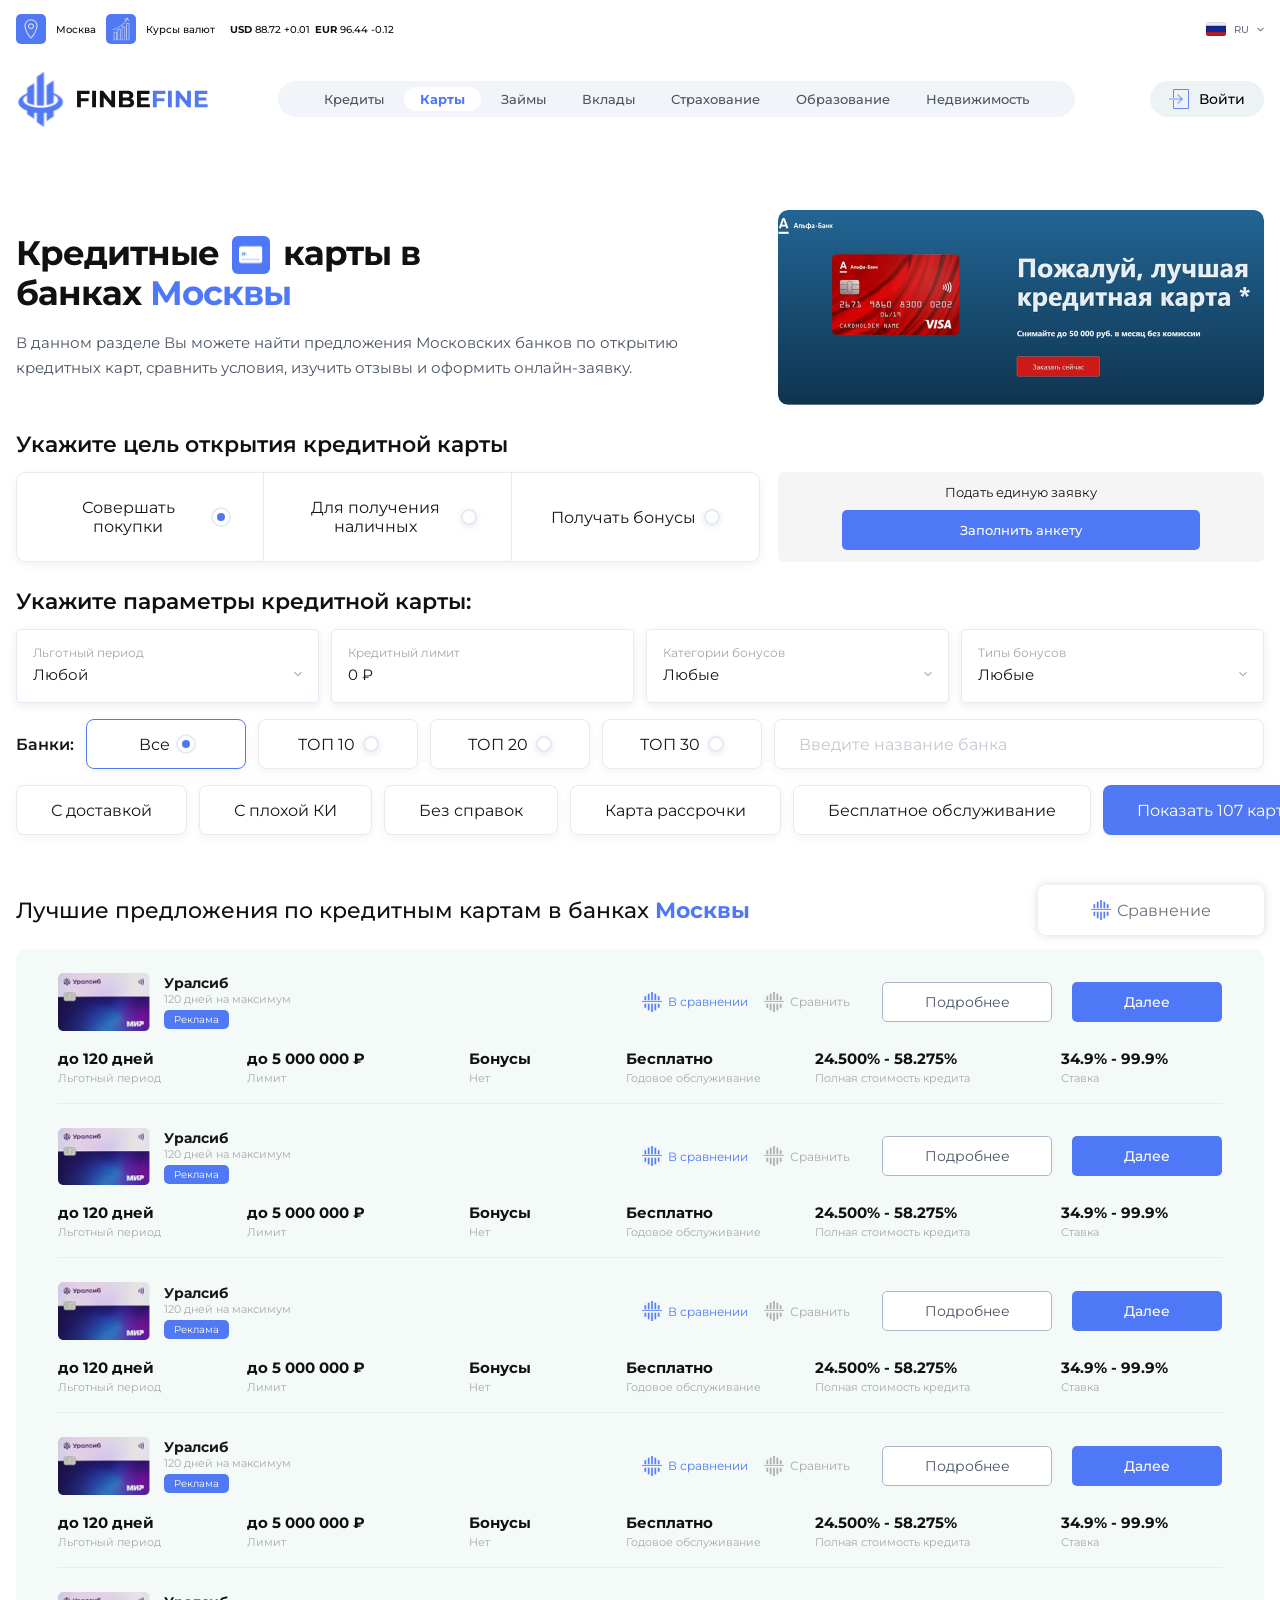
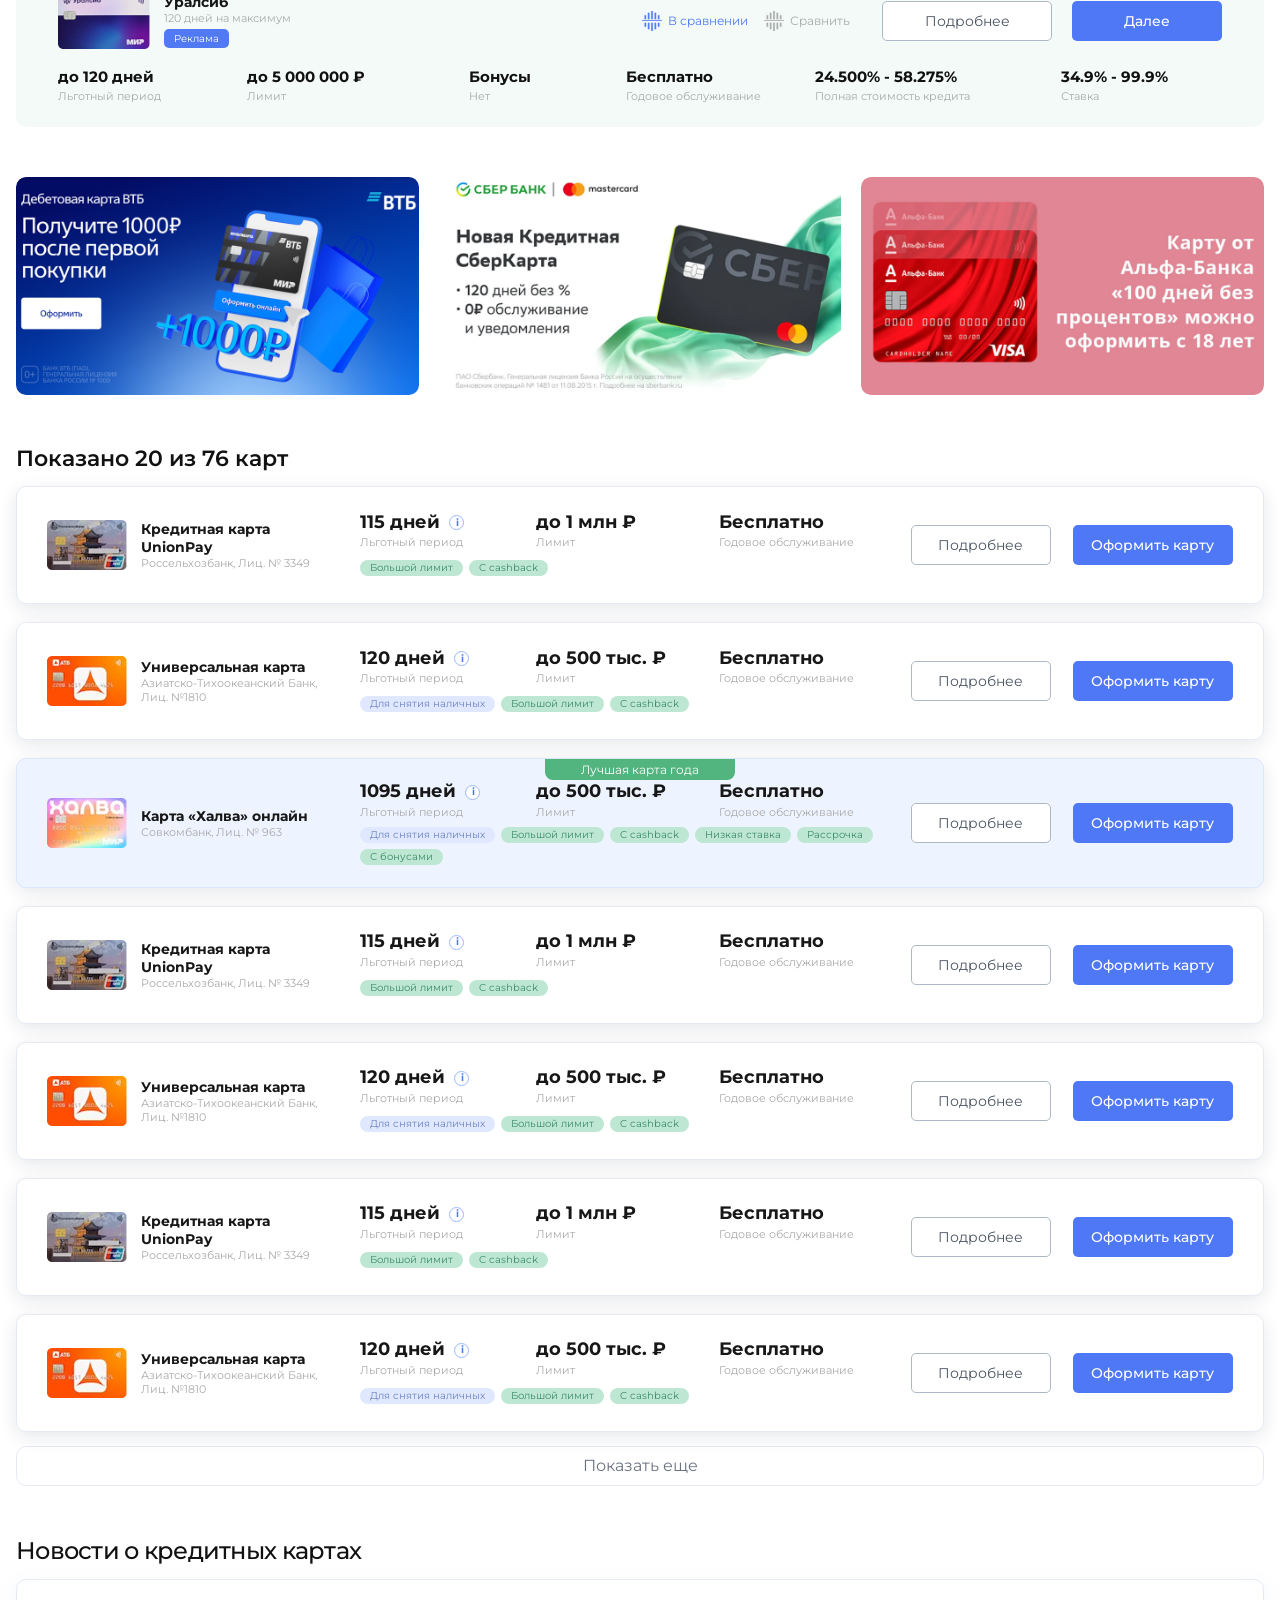
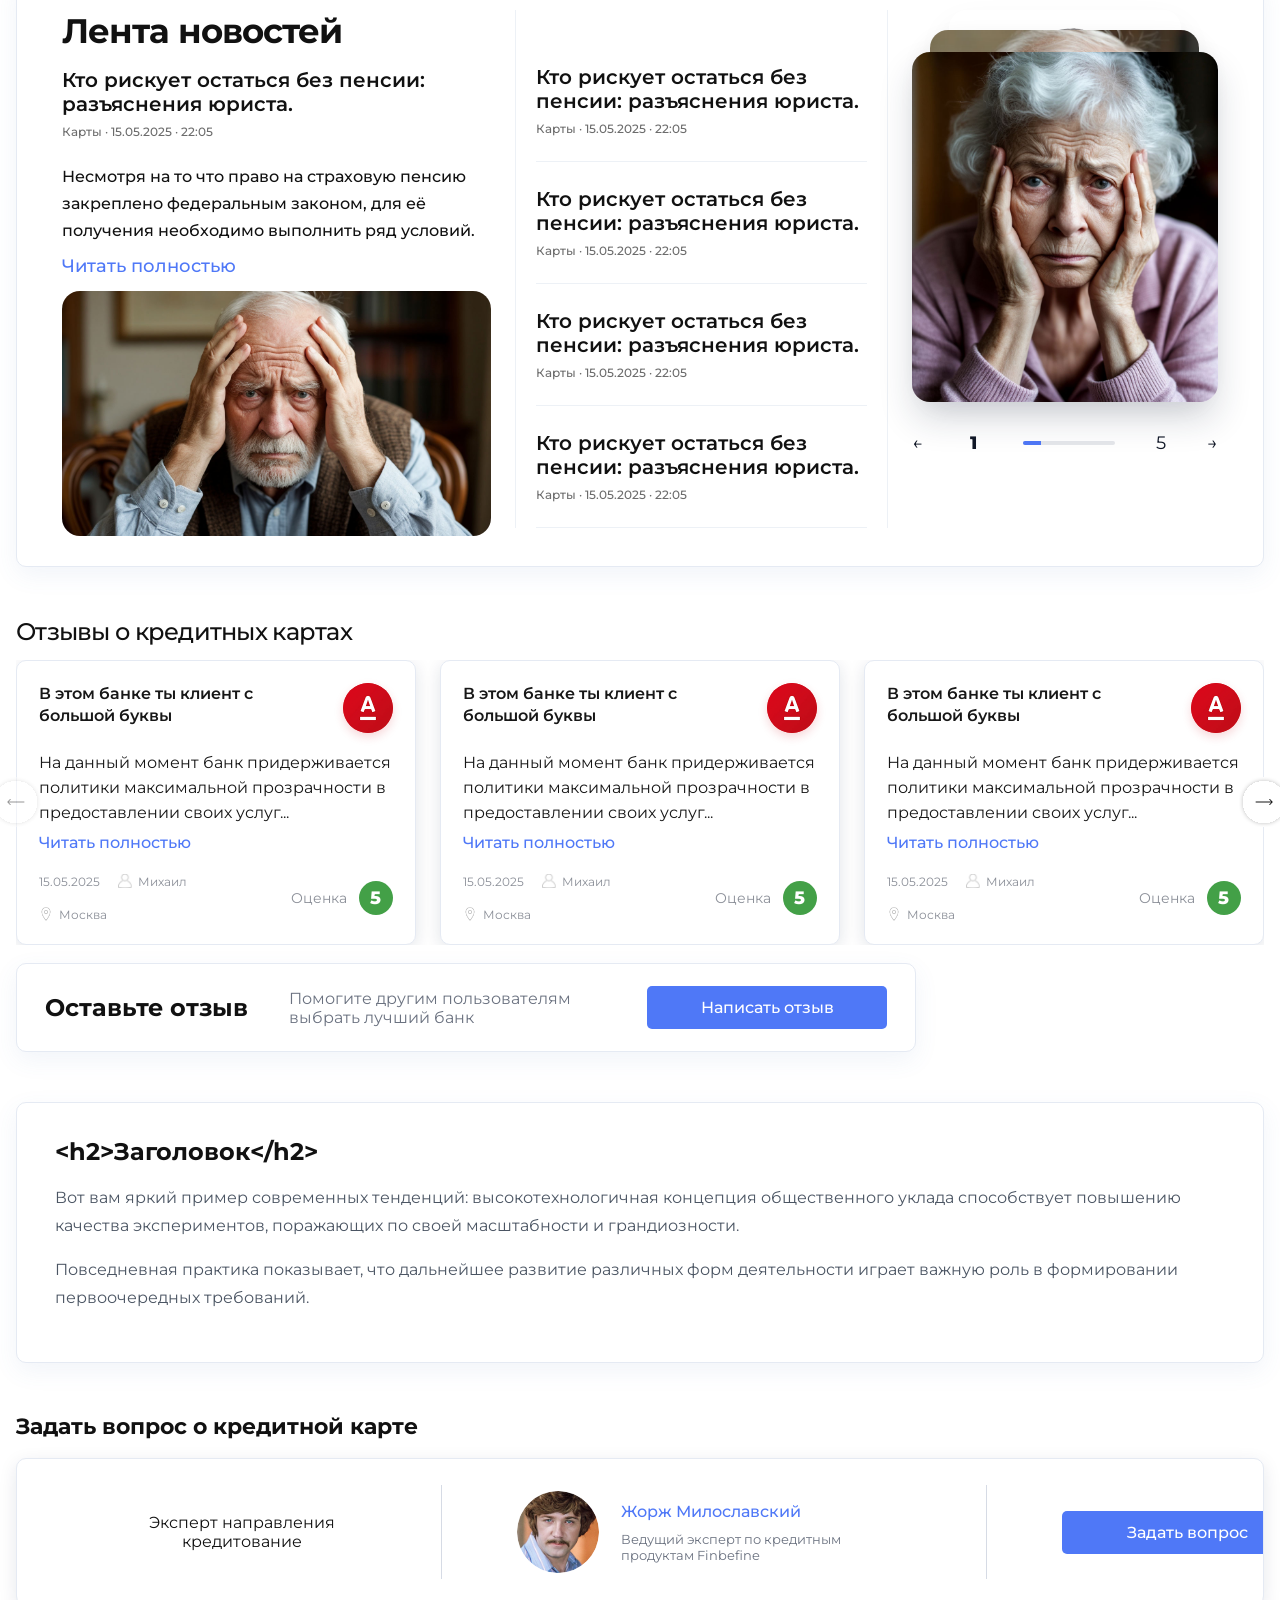
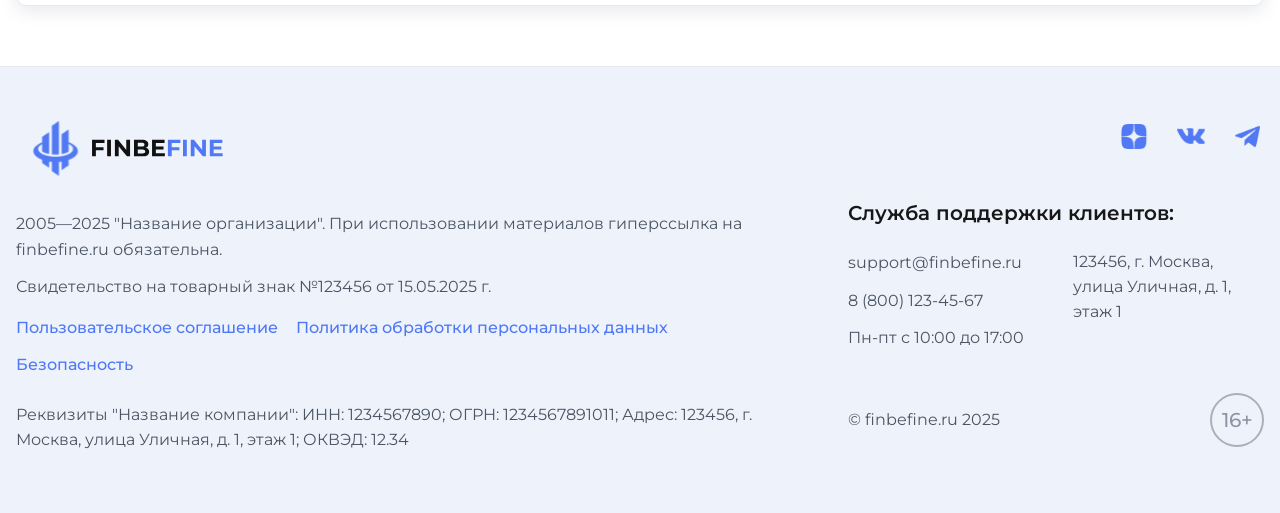
==== commit e0b33ebb: "Add files via upload" ====
--- a/cards.html
+++ b/cards.html
@@ -8,7 +8,7 @@
   <link rel="preconnect" href="https://fonts.gstatic.com" crossorigin>
   <link href="https://fonts.googleapis.com/css2?family=Montserrat:ital,wght@0,100..900;1,100..900&display=swap" rel="stylesheet">
   <link rel="icon" type="image/x-icon" href="favicon.ico">
-  <link rel="stylesheet" href="./style.css?v=56">
+  <link rel="stylesheet" href="./style.css?v=67">
 </head>
 <body>
   <header class="topbar">
@@ -81,6 +81,7 @@
     <a href="vklady.html">Вклады</a>
     <a href="insurance.html">Страхование</a>
     <a href="education.html">Образование</a>
+    <a href="realty.html">Недвижимость</a>
   </nav>
   <button class="login-btn mobile-login-btn">
     <img src="assets/login.svg" alt="login">
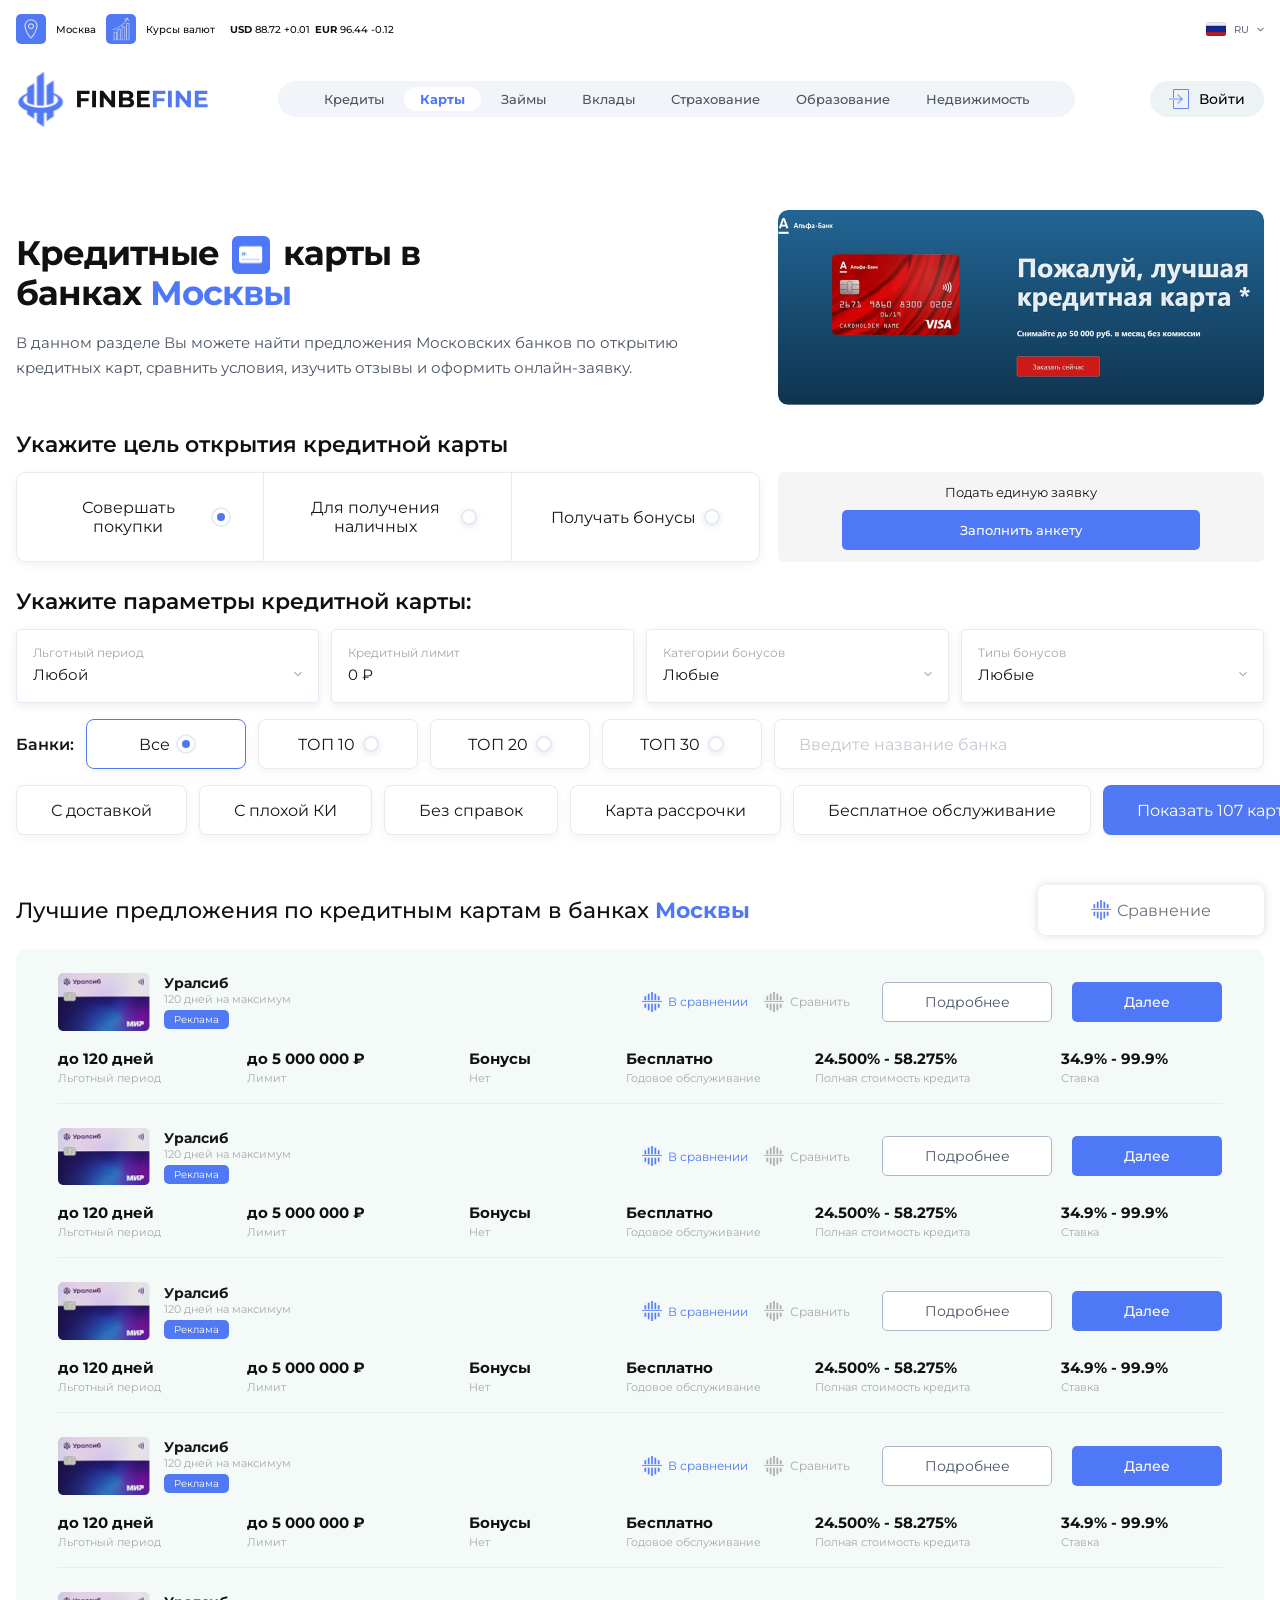
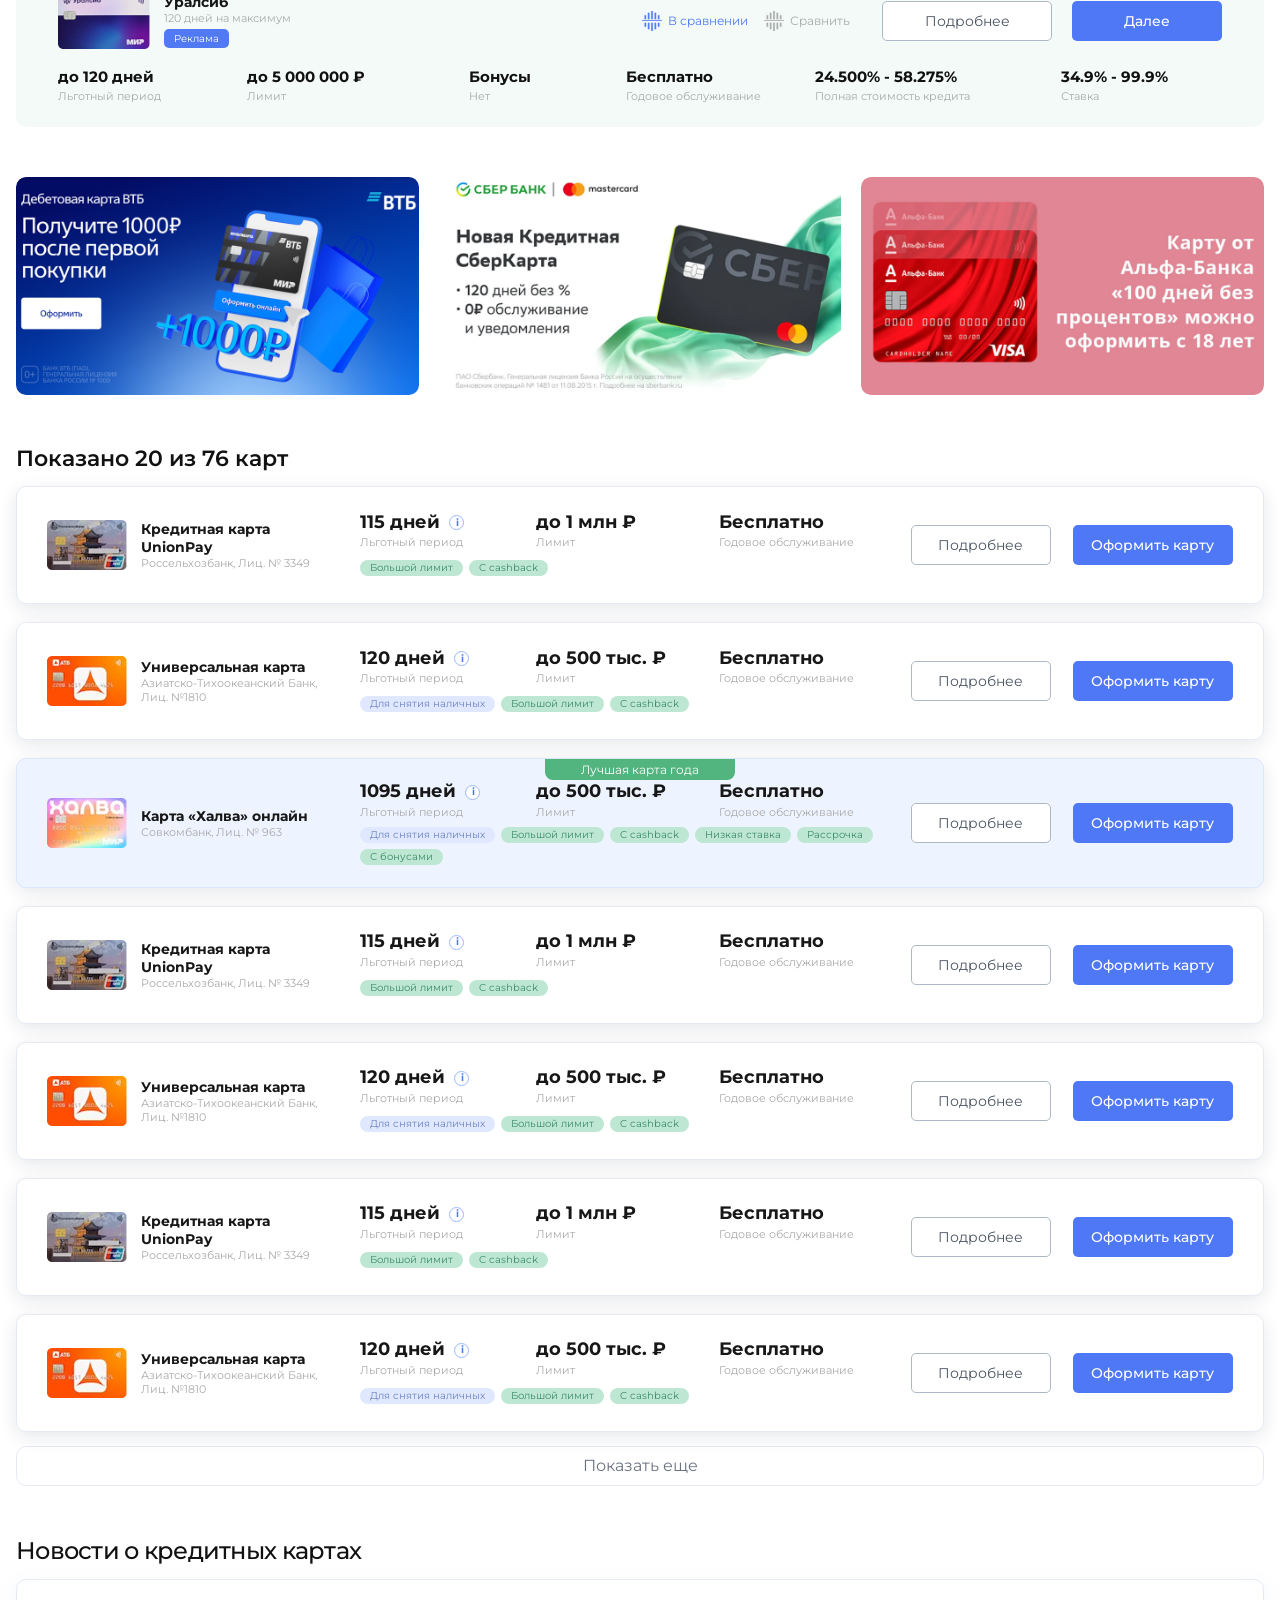
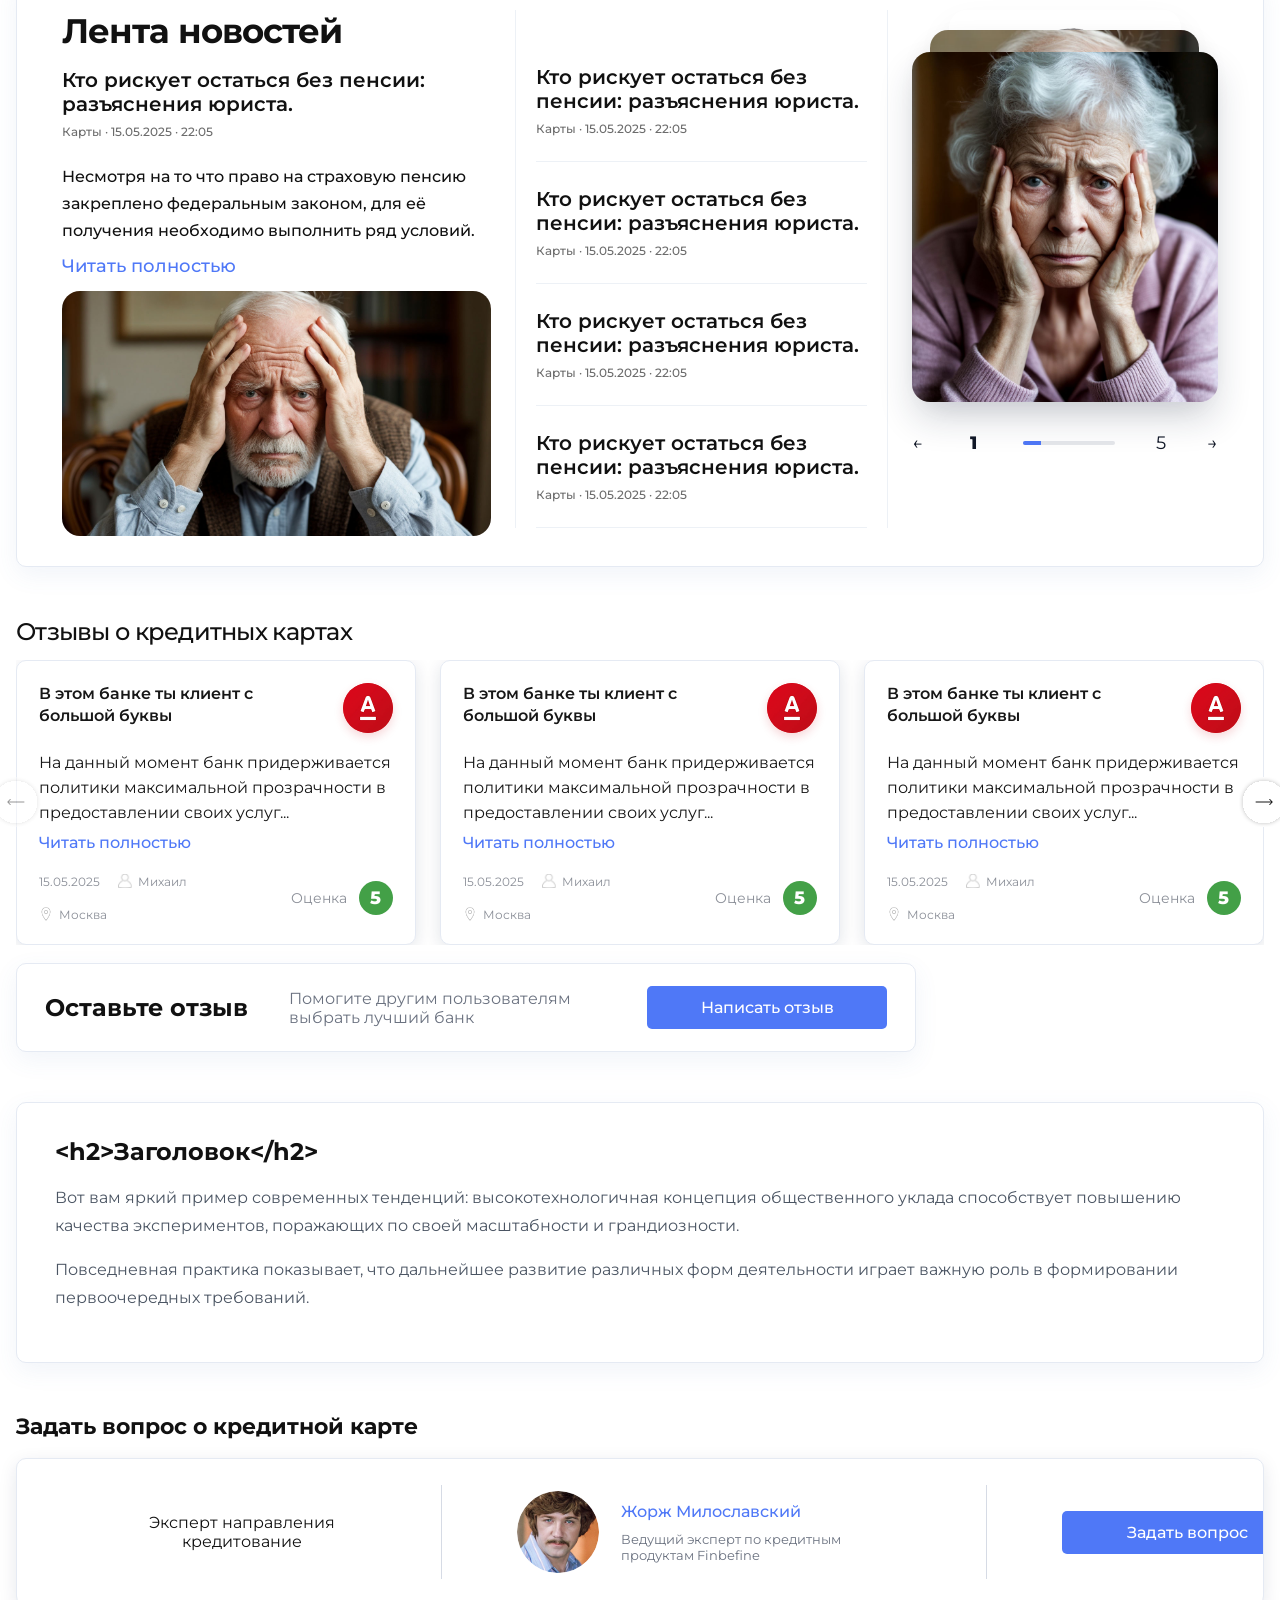
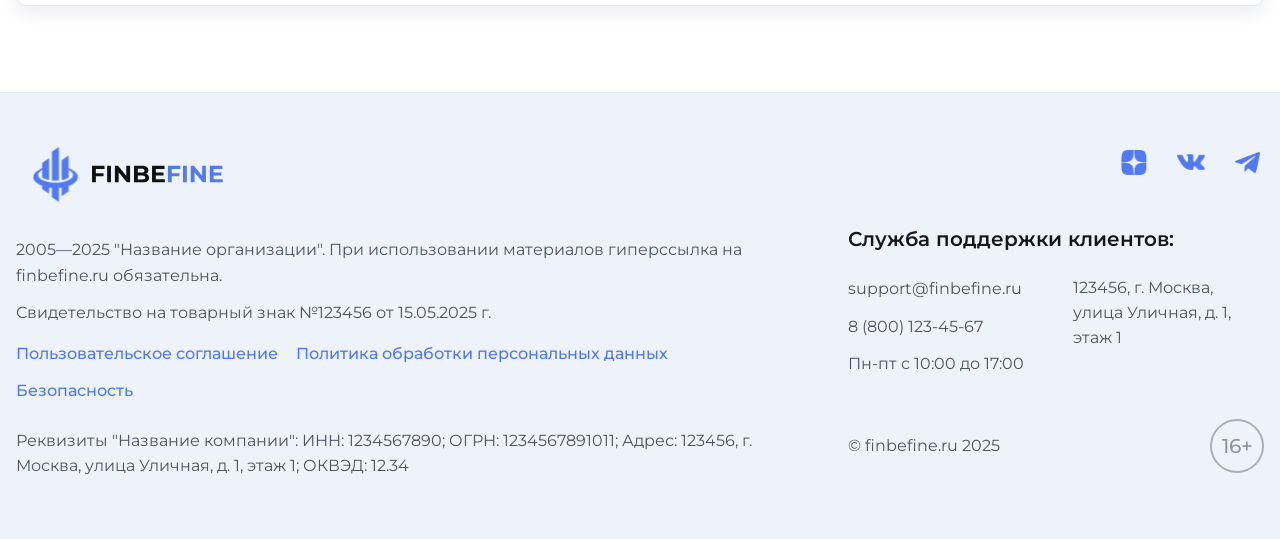
==== commit 2f043034: "Add files via upload" ====
--- a/cards.html
+++ b/cards.html
@@ -8,7 +8,7 @@
   <link rel="preconnect" href="https://fonts.gstatic.com" crossorigin>
   <link href="https://fonts.googleapis.com/css2?family=Montserrat:ital,wght@0,100..900;1,100..900&display=swap" rel="stylesheet">
   <link rel="icon" type="image/x-icon" href="favicon.ico">
-  <link rel="stylesheet" href="./style.css?v=67">
+  <link rel="stylesheet" href="./style.css?v=69">
 </head>
 <body>
   <header class="topbar">
--- a/style.css
+++ b/style.css
@@ -306,7 +306,8 @@
 .bank-tile.red { color:#dc2626; }
 .bank-tile.yellow { color:#ca8a04; }
 .bank-tile.gray { color:#374151; }
-.section-head-tight { align-items: start;}
+.section-head-tight { display: flex; align-items: center; flex-direction: row; }
+.section-head-tight .section-link { margin-top: 0; font-size: 16px; color: #111111; text-decoration: underline; }
 .review-tabs { width:100%; border-bottom:1px solid #edf1f6; padding-bottom:0; gap:34px; }
 .review-tabs button { position:relative; padding-bottom:14px; }
 .review-tabs button.active::after { content:''; position:absolute; left:0; right:0; bottom:-1px; height:2px; border-radius:999px; background:var(--blue); }
@@ -413,7 +414,7 @@
 .logo-name span {
   color: #5279F4;
 }
-.site-footer { margin-top:24px; background:#eef3fb; border-top:1px solid #e3e8f1; }
+.site-footer { margin-top:50px; background:#eef3fb; border-top:1px solid #e3e8f1; }
 .footer-wrap { display:grid; grid-template-columns: minmax(0, 1.65fr) minmax(360px, .9fr); gap:70px; padding:52px 16px 48px; align-items:start; }
 .footer-brand { display:inline-flex; min-width:0; margin-bottom:34px; }
 .footer-left { color:#4b5563; }
@@ -967,8 +968,9 @@
 .deposit-submit { min-height:74px; margin:0; border-radius:5px; font-size:16px; }
 .deposit-bank-line { display:grid; grid-template-columns:68px repeat(4, 178px) minmax(260px, 1fr); gap:12px; align-items:center; margin-top:18px; }
 .deposit-bank-line > span { color:#171717; font-size:18px; font-weight:500; }
-.deposit-bank-line button,.deposit-bank-line input,.deposit-checks,.deposit-rate-card,.deposit-category-row button,.deposit-category-row a { border:1px solid #e8edf5; border-radius:8px; background:#fff; box-shadow:0 4px 14px rgba(18,32,66,.06);
+.deposit-bank-line button,.deposit-bank-line input,.deposit-checks,.deposit-rate-card,.deposit-category-row button,.deposit-category-row a { border:1px solid #e8edf5; border-radius:8px; background:#ffffff; box-shadow:0 4px 14px rgba(18,32,66,.06);
  }
+
 .deposit-bank-line button { min-height:54px; font-size:18px; }
 .deposit-bank-line input { min-height:54px; padding:0 28px; outline:0; color:#171717; font:inherit; }
 .deposit-bank-line input::placeholder { color:#c2c7d0; }
@@ -986,8 +988,7 @@
 .deposit-category-row span { grid-area:name; font-size:16px; }
 .deposit-category-row b { grid-area:count; min-width:64px; padding:2px 12px; border-radius:999px; background:var(--blue); color:#fff; font-size:15px; font-weight:500; }
 .deposit-category-row small { grid-area:sub; margin-top:4px; color:#a9a9a9; font-size:12px; text-align:center; }
-.deposit-category-row a { display:grid; place-items:center; min-height:78px; }
-.deposit-calc { background-color: #5279F4; }
+.deposit-category-row a { display:grid; place-items:center; min-height:78px; background-color: #5279F4; }
 .deposit-category-row img { width:45px; height:45px; object-fit:contain; }
 .deposit-table-head,.deposit-row { display:grid; grid-template-columns:1.35fr 1.2fr 1.1fr .9fr .95fr 1fr; gap:18px; align-items:center; }
 .deposit-table-head { min-height:58px; margin-bottom:24px; padding:0 34px; border:1px solid #e8edf5; border-radius:8px; background:#fff; color:#8b8f98; box-shadow:0 4px 16px rgba(18,32,66,.08); }
@@ -1004,12 +1005,12 @@
 .deposit-name strong { display:block; color:#171717; font-size:16px; font-weight:500; }
 .deposit-name em,.deposit-rate span { display:inline-block; margin-top:6px; padding:3px 12px; border-radius:999px; background:#ccefe0; color:#3c8c65; font-style:normal; font-size:11px; }
 .deposit-rate { display:grid; justify-items:center; gap:8px; text-align:center; }
-.deposit-rate span { position:absolute; top:0; transform:translateY(-50%); min-width:210px; background:#5279f4; color:#fff; border-radius:0 0 7px 7px; }
+.deposit-rate span { position:absolute; top:9px; transform:translateY(-50%); min-width:210px; background:#5279f4; color:#fff; border-radius:0 0 7px 7px; margin-top: 0; }
 .deposit-row b { color:#171717; font-size:20px; font-weight:600; }
-.deposit-rate a { display:inline-flex; align-items:center; justify-content:center; min-height:22px; padding:3px 18px; border-radius:5px; background:#45a774; color:#fff; text-decoration:none; font-size:11px; }
+.deposit-rate a { display:inline-flex; align-items:center; justify-content:center; min-height:22px; padding:3px 14px; border-radius:5px; background:#45a774; color:#fff; text-decoration:none; font-size:11px; }
 .deposit-action { display:grid; justify-items:center; gap:10px; }
 .deposit-action small { color:#a9a9a9; font-size:12px; }
-.deposit-action .primary-btn { width:100%; min-height:40px; margin:0; padding:10px 14px; text-decoration:none; font-size:13px; }
+.deposit-action .primary-btn { display: flex; align-items: center; justify-content: center; width:100%; min-height:40px; margin:0; padding:10px 14px; text-decoration:none; font-size:13px; }
 .deposit-list-section .show-more-btn { display:flex; align-items:center; justify-content:center; gap:8px; }
 .deposit-list-section .show-more-btn img { width:9px; height:9px; }
 .deposit-banners { display:grid; grid-template-columns:1fr 1fr 1fr; gap:18px; }
@@ -2095,48 +2096,49 @@
 .course-detail-page { padding: 44px 0 0; }
 .course-detail-page .container > section { margin-top: 42px; }
 .course-detail-hero { display:grid; grid-template-columns:minmax(0, 1fr) 560px; gap:44px; align-items:center; margin-top:52px; }
-.course-detail-copy h1 { margin:0 0 24px; color:#171717; font-size:40px; line-height:1.16; font-weight:700; letter-spacing:0; }
-.course-detail-copy p { max-width:720px; margin:0 0 28px; color:#4b5563; font-size:17px; line-height:1.5; }
+.course-detail-copy h1 { margin:0 0 24px; color:#171717; font-size:32px; line-height:1.16; font-weight:600; letter-spacing:0; max-width: 600px; }
+.course-detail-copy p { max-width:720px; margin:0 0 28px; color:#4b5563; font-size:16px; line-height:1.5; }
 .course-detail-media { overflow:hidden; border-radius:8px; background:#151515; }
-.course-detail-media img { width:100%; height:400px; display:block; object-fit:cover; }
+.course-detail-media img { width:100%; height:364px; display:block; object-fit:cover; }
 .course-price-row { display:grid; grid-template-columns:repeat(2,minmax(0,1fr)); gap:22px; margin-bottom:20px; }
 .course-price-box { min-height:84px; padding:16px 22px; border-radius:8px; background:#edf2f6; }
 .course-price-box span { display:block; margin-bottom:8px; color:#171717; font-size:20px; font-weight:500; }
 .course-price-box b { color:#5279f4; font-size:22px; font-weight:500; }
 .course-price-box del { margin-left:10px; color:#6b7280; font-size:14px; }
 .course-hero-actions { display:flex; align-items:center; gap:14px; }
-.course-hero-actions .primary-btn { min-width:240px; min-height:46px; border-radius:5px; text-decoration:none; font-size:16px; }
-.course-favorite { width:44px; height:44px; border:1px solid #edf1f6; border-radius:50%; background:#fff; color:#5279f4; font-size:30px; line-height:1; cursor:pointer; }
+.course-hero-actions .primary-btn {display: flex; align-items: center; justify-content: center; min-width:240px; max-width: 255px; min-height:40px; border-radius:5px; text-decoration:none; font-size:16px; margin-top: 0; }
+.course-favorite { display: flex; align-items: center; justify-content: center; width:44px; height:44px; border:1px solid #edf1f6; border-radius:50%;  background-color: #EDF2F5; color:#5279f4; font-size:30px; line-height:1; cursor:pointer; }
 .course-rating { display:inline-flex; align-items:center; gap:8px; color:#5279f4; font-size:17px; }
 .course-rating img { width:28px; height:28px; }
 .course-detail-intro-grid { display:grid; grid-template-columns:minmax(0,1fr) 560px; gap:44px; align-items:start; }
 .course-learn-card, .course-characteristics-card { border:1px solid #edf1f6; border-radius:10px; background:#fff; box-shadow:0 4px 16px rgba(18,32,66,.08); }
 .course-learn-card { padding:34px 36px; }
 .course-learn-card h2, .course-teachers-block h2, .course-characteristics-card h2, .course-reviews-section h2, .course-recommend-section h2 { margin:0; color:#171717; font-size:32px; line-height:1.2; font-weight:700; }
+.course-reviews-section h2 { font-size: 24px; font-weight: 600; margin-bottom: 10px; }
 .course-learn-card h2 { margin-bottom:26px; }
 .course-learn-card ol { list-style:none; margin:0; padding:0; display:grid; gap:18px; }
 .course-learn-card li { display:grid; grid-template-columns:58px minmax(0,1fr); gap:10px; align-items:start; color:#4b5563; font-size:16px; line-height:1.35; }
 .course-learn-card li span { color:#5279f4; font-size:30px; line-height:1; font-weight:700; }
-.course-teachers-block h2 { margin-bottom:26px; }
+.course-teachers-block h2 { margin-bottom:26px; font-size: 32px; font-weight: 600; }
 .course-teachers-block { border-right:2px solid rgba(82,121,244,.65); padding-right:24px; }
 .course-teacher-card { display:grid; grid-template-columns:132px minmax(0,1fr); gap:24px; align-items:center; padding:18px 24px; border-radius:8px; background:#edf2f6; }
 .course-teacher-card + .course-teacher-card { margin-top:22px; }
-.course-teacher-card img { width:132px; height:132px; object-fit:contain; align-self:end; }
-.course-teacher-card h3 { margin:0 0 8px; color:#5279f4; font-size:22px; font-weight:500; }
-.course-teacher-card p { margin:0; color:#4b5563; font-size:17px; line-height:1.42; }
+.course-teacher-card img { width:128px; height:128px; object-fit:contain; align-self:end; border-radius: 5px; }
+.course-teacher-card h3 { margin:0 0 8px; color:#171717; font-size:20px; font-weight:500; }
+.course-teacher-card p { margin:0; color:#171717; font-size:14px; line-height:1.42; }
 .course-characteristics-card { padding:36px; }
 .course-characteristics-card h2 { margin-bottom:22px; }
 .course-characteristics-grid { display:grid; grid-template-columns:repeat(2,minmax(0,1fr)); gap:26px 54px; }
 .course-characteristics-grid div { display:grid; grid-template-columns:auto minmax(40px,1fr) auto; gap:12px; align-items:end; color:#4b5563; font-size:16px; }
 .course-characteristics-grid i { border-bottom:2px dotted rgba(82,121,244,.65); transform:translateY(-4px); }
 .course-characteristics-grid b { color:#4b5563; font-weight:500; text-align:right; }
-.course-characteristics-grid a { display:block; color:#5279f4; font-size:12px; text-decoration:none; }
+.course-characteristics-grid a { display:block; color:#5279f4; font-size:12px; text-decoration:none; margin-bottom: -16px; }
 .course-reviews-head { display:flex; align-items:end; justify-content:space-between; gap:24px; margin-bottom:22px; }
 .course-review-score { color:#171717; font-size:26px; line-height:1.1; }
 .course-review-score span { color:#5279f4; letter-spacing:2px; }
 .course-review-score em { color:#d1d5db; font-size:15px; font-style:normal; }
 .course-write-review { color:#171717; text-decoration:none; font-size:16px; }
-.course-review-grid { display:grid; grid-template-columns:repeat(3,minmax(0,1fr)); gap:22px; }
+.course-review-grid { display:grid; grid-template-columns:repeat(3,minmax(0,1fr)); gap:22px; margin-bottom: 30px; }
 .course-review-card { min-height:250px; padding:28px; border-radius:8px; background:#fff; box-shadow:0 4px 16px rgba(18,32,66,.06); }
 .course-review-top { display:grid; grid-template-columns:58px minmax(0,1fr) auto; gap:14px; align-items:center; margin-bottom:26px; }
 .course-review-top img { width:58px; height:58px; border-radius:50%; padding:14px; background:#f2f2f2; }
@@ -2161,3 +2163,1896 @@
   .course-recommend-grid { grid-template-columns:1fr; }
   .course-hero-actions { flex-wrap:wrap; }
 }
+
+/* Course teachers scroll */
+.course-teachers-block {
+  border-right: 0;
+  padding-right: 0;
+}
+.course-teachers-list {
+  max-height: 338px;
+  overflow-y: auto;
+  padding-right: 24px;
+  scrollbar-width: thin;
+  scrollbar-color: #5279f4 #edf2f6;
+}
+.course-teachers-list::-webkit-scrollbar {
+  width: 3px;
+}
+.course-teachers-list::-webkit-scrollbar-track {
+  background: #edf2f6;
+  border-radius: 999px;
+}
+.course-teachers-list::-webkit-scrollbar-thumb {
+  background: #5279f4;
+  border-radius: 999px;
+}
+@media (max-width: 860px) {
+  .course-teachers-list {
+    max-height: 338px;
+    padding-right: 14px;
+  }
+}
+
+/* Realty page */
+.realty-page { padding: 44px 0 0; }
+.realty-page .container > section { margin-top: 50px; }
+.realty-page .container > section:first-child { margin-top: 0; }
+.realty-page h2 { color: #171717; font-size: 24px; line-height: 1.2; font-weight: 500; }
+.realty-hero { display: grid; grid-template-columns: minmax(0, 1fr) 560px; gap: 54px; align-items: center; }
+.realty-hero-copy h1 { margin: 0 0 26px; color: #171717; font-size: 42px; line-height: 1.14; font-weight: 800; }
+.realty-hero-copy h1 > span:not(.title-icon-inline) { color: #5279f4; }
+.realty-hero-copy p { max-width: 820px; margin: 0; color: #4b5563; font-size: 17px; line-height: 1.55; }
+.realty-hero-banner { display: block; height: 218px; border-radius: 8px; overflow: hidden; }
+.realty-hero-banner img { width: 100%; height: 100%; object-fit: cover; }
+.realty-search-card { padding: 28px 36px; border: 1px solid #e7edf5; border-radius: 10px; background: #fff; box-shadow: 0 4px 16px rgba(18,32,66,.08); }
+.realty-mode-row { display: flex; gap: 8px; margin-bottom: 12px; }
+.realty-mode { min-width: 86px; height: 24px; border: 1px solid #5279f4; border-radius: 999px; background: #fff; color: #5279f4; font: inherit; font-size: 13px; cursor: pointer; }
+.realty-mode.active { background: #5279f4; color: #fff; }
+.realty-search-row { display: grid; grid-template-columns: 260px 190px 170px minmax(0, 1fr) 210px; border: 2px solid #5279f4; border-radius: 8px; overflow: hidden; }
+.realty-field { min-height: 54px; display: flex; align-items: center; padding: 0 22px; border-right: 1px solid #e4e9f2; background: #fff; color: #171717; font-size: 16px; }
+.realty-field-select::after { content: ''; width: 8px; height: 8px; margin-left: auto; border-right: 1px solid #4b5563; border-bottom: 1px solid #4b5563; transform: rotate(45deg) translateY(-3px); }
+.realty-field-search { gap: 12px; color: #9ca3af; }
+.realty-field-search img { width: 18px; height: 18px; opacity: .55; }
+.realty-field-search input { width: 100%; border: 0; outline: 0; font: inherit; color: #171717; }
+.realty-search-row .primary-btn { min-height: 54px; border-radius: 0; margin-top: 0; }
+.realty-newbuild-grid { display: grid; grid-template-columns: 1fr 2.06fr 1.15fr; gap: 18px; align-items: stretch; }
+.realty-blue-card { position: relative; display: block; overflow: hidden; border-radius: 8px; background: linear-gradient(135deg, #5279f4 0%, #b8c7fb 100%); color: #fff; text-decoration: none; }
+.realty-blue-card h3 { margin: 0; color: #fff; font-size: 20px; line-height: 1.15; font-weight: 600; margin-bottom: 10px; }
+.realty-blue-card p, .realty-blue-card span { color: rgba(255,255,255,.95); }
+.realty-newbuild-tall { min-height: 520px; padding: 31px; }
+.realty-newbuild-tall p { margin: 10px 0 0; font-size: 14px; }
+.realty-newbuild-tall span { display: inline-block; margin-top: 10px; text-decoration: underline; font-size: 14px; }
+.realty-newbuild-tall img { position: absolute; right: -42px; bottom: 0; object-fit: contain; }
+.realty-newbuild-mini-grid { display: grid; grid-template-columns: repeat(2, minmax(0, 1fr)); gap: 18px; }
+.realty-image-card, .realty-commercial-card { position: relative; display: block; min-height: 250px; overflow: hidden; border-radius: 8px; text-decoration: none; background: transparent; color: #fff; }
+.realty-commercial-card { background-color: transparent; }
+.realty-image-card img, .realty-commercial-card img { position: absolute; inset: 0; width: 100%; height: 100%; object-fit: cover; }
+.realty-image-card::after, .realty-commercial-card::after { content: ''; position: absolute; inset: 0; }
+.realty-image-card span { position: absolute; inset: 0; z-index: 1; display: flex; flex-direction: column; align-items: center; justify-content: center; text-align: center; gap: 8px; padding: 20px; }
+.realty-image-card b { color: #fff; font-size: 24px; line-height: 1.15; }
+.realty-image-card em { color: #fff; font-style: normal; font-size: 14px; text-decoration: underline; }
+.realty-builder-card { min-height: 250px; padding: 34px; }
+.realty-builder-card img { position: absolute; right: -50px; bottom: 0; width: 223px; height: 223px; object-fit: contain; }
+.realty-builder-card i, .realty-catalog-card i, .realty-realtor-card i { position: absolute; left: 34px; bottom: 32px; display: flex; width: 48px; height: 48px; align-items: center; justify-content: center; border-radius: 5px; background: #5279f4; box-shadow: 0 5px 14px rgba(37,69,168,.24); }
+.realty-builder-card i { display: flex; align-items: center; justify-content: center; width: 60px; height: 60px; }
+.realty-builder-card i img, .realty-catalog-card i img, .realty-realtor-card i img { object-fit: contain; position: relative; right: auto; }
+.realty-builder-card i img { width: 33px; min-width: 33px; height: auto; position: relative; right: inherit;
+ }
+.realty-map-card { min-height: 520px; display: flex; align-items: center; justify-content: center; border-radius: 8px; overflow: hidden; text-decoration: none; background: linear-gradient(rgba(255,255,255,.68), rgba(255,255,255,.68)), url('assets/map.png') center/cover; color: #171717; text-align: center; }
+.realty-map-card h3 { margin: 0 0 8px; font-size: 22px; font-weight: 600; }
+.realty-map-card p { width: 260px; margin: 0 0 18px; color: #4b5563; font-size: 12px; }
+.realty-map-card span { display: inline-flex; align-items: center; justify-content: center; min-width: 150px; height: 34px; border: 1px solid #5279f4; border-radius: 999px; color: #5279f4; font-size: 12px; font-weight: 500; }
+.realty-picked-section { padding: 36px 44px; border-radius: 8px; background: #eef3f7; }
+.realty-picked-grid, .realty-interest-grid { display: grid; grid-template-columns: repeat(4, minmax(0, 1fr)); gap: 18px; }
+.realty-complex-card, .realty-flat-card { overflow: hidden; border-radius: 8px; background: #fff; box-shadow: 0 4px 16px rgba(18,32,66,.06); }
+.realty-complex-card img, .realty-flat-card img { width: 100%; height: 168px; object-fit: cover; display: block; border-radius: 10px; }
+.realty-complex-card div, .realty-flat-card div { padding: 18px; }
+.realty-complex-card h3 { display: inline; margin: 0; color: #5279f4; font-size: 16px; font-weight: 500; }
+.realty-complex-card span { float: right; padding: 4px 14px; border-radius: 999px; background: #5279f4; color: #fff; font-size: 12px; }
+.realty-complex-card p { clear: both; margin: 12px 0 6px; color: #171717; }
+.realty-complex-card b, .realty-flat-card b { display: block; color: #171717; font-size: 18px; }
+.realty-complex-card small, .realty-flat-card small { color: #6b7280; }
+.realty-request-card { position: relative; overflow: hidden; border-radius: 8px; min-height: 292px; padding: 121px 44px 24px; background: #5279f4; color: #fff; }
+.realty-request-card img { position: absolute; inset: 0; width: 256px; object-fit: cover; opacity: .45; }
+.realty-request-card h3, .realty-request-card button { position: relative; z-index: 1; }
+.realty-request-card h3 { margin: 0 0 22px; font-size: 18px; line-height: 1.15; font-weight: 500; }
+.realty-request-card button, .realty-realtor-card button { display: block; margin: auto; min-height: 34px; border: 0; border-radius: 5px; padding: 0 28px; background: #fff; color: #171717; font: inherit; cursor: pointer; }
+.realty-flat-card img { height: 205px; }
+.realty-flat-card p { margin: 10px 0 8px; color: #171717; }
+.realty-wide-banners { display: grid; grid-template-columns: repeat(2, minmax(0, 1fr)); gap: 18px; margin-top: 34px; }
+.realty-wide-banners a { height: 220px; overflow: hidden; border-radius: 8px; }
+.realty-wide-banners img { width: 100%; height: 100%; object-fit: cover; display: block; }
+.realty-commercial-layout { display: grid; grid-template-columns: minmax(0, 1fr) 400px; gap: 22px; }
+.realty-commercial-grid { display: grid; grid-template-columns: repeat(3, minmax(0, 1fr)); gap: 18px; }
+.realty-commercial-card { min-height: 250px; }
+.realty-commercial-card span { position: absolute; left: 45px; top: 70px; z-index: 1; min-width: 185px; padding: 17px 12px; border-radius: 8px; background: rgba(82,121,244,.82); color: #fff; }
+.realty-commercial-card b { display: block; margin-bottom: 8px; color: #fff; font-size: 17px; font-weight: 600; }
+.realty-commercial-card em { display: inline-block; margin-right: 18px; color: #fff; font-style: normal; font-size: 12px; }
+.realty-commercial-aside { display: grid; gap: 18px; }
+.realty-catalog-card { min-height: 385px; padding: 44px 34px; }
+.realty-catalog-card img { position: absolute; right: 16px; bottom: 0; width: 82%; max-height: 70%; object-fit: contain; }
+.realty-mortgage-layout { display: grid; grid-template-columns: minmax(0, 1fr) 400px; gap: 22px; }
+.realty-mortgage-card { padding: 32px 44px; }
+.realty-house-grid { display: grid; grid-template-columns: repeat(4, minmax(0, 1fr)); gap: 28px; margin: 32px 0; }
+.realty-house-grid div { min-height: 150px; display: flex; align-items: center; justify-content: center; text-align: center; color: #4b5563; background: linear-gradient(90deg, transparent 11px, #8aa2ff 12px, transparent 13px) left top/24px 100% no-repeat, linear-gradient(#8aa2ff,#8aa2ff) left top/100% 2px no-repeat; clip-path: polygon(0 32%, 18% 32%, 18% 18%, 43% 18%, 43% 0, 72% 18%, 72% 32%, 100% 32%, 100% 100%, 0 100%); border: 2px solid #8aa2ff; border-top: 0; }
+.realty-house-grid b { color: #171717; font-size: 26px; }
+.realty-house-grid span { margin-left: 4px; }
+.realty-mortgage-card .primary-btn { min-width: 330px; margin: 0 auto; }
+.realty-realtor-card { min-height: 320px; padding: 42px 34px; }
+.realty-realtor-card img { position: absolute; right: 0; bottom: 0; width: 70%; max-height: 100%; object-fit: contain; }
+.realty-realtor-card button { position: absolute; left: 34px; bottom: 32px; background: #5279f4; color: #fff; }
+.realty-state-section { padding: 32px 44px; }
+.realty-state-grid { display: grid; grid-template-columns: repeat(5, minmax(0, 1fr)); gap: 18px; margin-bottom: 28px; }
+.realty-state-grid article { position: relative; min-height: 270px; overflow: hidden; border-radius: 8px; padding: 28px; background: linear-gradient(135deg, #5279f4, #c4d0fb); color: #fff; }
+.realty-state-grid b { display: block; color: #fff; font-size: 38px; line-height: 1; }
+.realty-state-grid span { display: block; margin-top: 10px; color: #fff; font-size: 17px; font-weight: 600; }
+.realty-state-grid img { position: absolute; right: 0; bottom: 0; width: 80%; max-height: 62%; object-fit: contain; }
+.realty-state-section .primary-btn { display: flex; justify-content: center; align-items: center; max-width: 256px; margin: 0 auto; font-size: 12px; height: 30px; padding: 0 12px; }
+@media (max-width: 1180px) {
+  .realty-hero, .realty-mortgage-layout, .realty-commercial-layout { grid-template-columns: 1fr; }
+  .realty-hero-banner { height: 240px; }
+  .realty-search-row { grid-template-columns: repeat(2, minmax(0, 1fr)); }
+  .realty-search-row .primary-btn { grid-column: 1 / -1; }
+  .realty-newbuild-grid { grid-template-columns: 1fr; }
+  .realty-map-card, .realty-newbuild-tall { min-height: 360px; }
+  .realty-picked-grid, .realty-interest-grid, .realty-state-grid { grid-template-columns: repeat(2, minmax(0, 1fr)); }
+}
+@media (max-width: 860px) {
+  .realty-page { padding-top: 24px; }
+  .realty-page .container > section { margin-top: 30px; }
+  .realty-hero-copy h1 { font-size: 32px; }
+  .realty-hero { gap: 24px; }
+  .realty-search-card, .realty-picked-section, .realty-mortgage-card, .realty-state-section { padding: 20px; }
+  .realty-search-row, .realty-newbuild-mini-grid, .realty-picked-grid, .realty-interest-grid, .realty-wide-banners, .realty-commercial-grid, .realty-state-grid, .realty-house-grid { grid-template-columns: 1fr; }
+  .realty-field { border-right: 0; border-bottom: 1px solid #e4e9f2; }
+  .realty-commercial-aside { grid-template-columns: 1fr; }
+  .realty-mortgage-card .primary-btn { min-width: 0; width: 100%; }
+}
+
+/* Realty search refinements */
+.realty-search-card { padding: 28px 38px 46px; }
+.realty-mode-row { gap: 10px; margin-bottom: 10px; }
+.realty-mode { min-width: 86px; height: 18px; padding: 0 16px; border-radius: 999px; font-size: 12px; line-height: 16px; }
+.realty-search-row { grid-template-columns: 330px 210px 170px minmax(0, 1fr) 210px; min-height: 46px; border-radius: 7px; }
+.realty-field { min-height: 46px; height: 46px; padding: 0 24px; font-size: 16px; }
+.realty-field-select { position: relative; padding: 0; }
+.realty-field-select::after { content: ''; position: absolute; right: 24px; top: 50%; width: 8px; height: 8px; margin: 0; border-right: 1px solid #4b5563; border-bottom: 1px solid #4b5563; transform: translateY(-65%) rotate(45deg); pointer-events: none; }
+.realty-field-select select { width: 100%; height: 100%; padding: 0 46px 0 24px; border: 0; outline: 0; appearance: none; -webkit-appearance: none; background: transparent; color: #171717; font: inherit; cursor: pointer; }
+.realty-field-search { padding: 0 18px; }
+.realty-field-search img { width: 17px; height: 17px; }
+.realty-field-search input::placeholder { color: #c2c7cf; }
+.realty-search-row .primary-btn { min-height: 46px; height: 46px; border-radius: 0 5px 5px 0; font-size: 16px; }
+@media (max-width: 1180px) {
+  .realty-search-row { grid-template-columns: repeat(2, minmax(0, 1fr)); }
+  .realty-search-row .primary-btn { border-radius: 0; }
+}
+@media (max-width: 860px) {
+  .realty-search-card { padding: 20px; }
+  .realty-search-row { grid-template-columns: 1fr; min-height: auto; }
+  .realty-field { height: 46px; }
+}
+
+/* Realty search exact heights */
+.realty-mode { box-sizing: border-box; height: 18px; line-height: 16px; }
+.realty-search-row { box-sizing: border-box; height: 46px; min-height: 46px; }
+.realty-field { box-sizing: border-box; min-height: 0; height: 42px; }
+.realty-field-select select { box-sizing: border-box; }
+.realty-search-row .primary-btn { box-sizing: border-box; min-height: 0; height: 42px; }
+@media (max-width: 860px) {
+  .realty-search-row { height: auto; min-height: 0; }
+  .realty-field, .realty-search-row .primary-btn { height: 46px; }
+}
+
+/* Realty picked slider */
+.realty-picked-section { position: relative; padding: 36px 44px 34px; overflow: visible; }
+.realty-picked-section h2 { margin-bottom: 18px; }
+.realty-picked-viewport { overflow: hidden; }
+.realty-picked-grid { display: flex; grid-template-columns: none; gap: 18px; transition: transform .38s ease; will-change: transform; }
+.realty-picked-grid > * { flex: 0 0 calc((100% - 54px) / 4); }
+.realty-picked-section .realty-complex-card,
+.realty-picked-section .realty-request-card { min-height: 286px; }
+.realty-picked-section .realty-complex-card img { height: 155px; border-radius: 8px 8px 0 0; border-radius: 10px; }
+.realty-picked-section .realty-complex-card div { padding: 18px 22px 20px; }
+.realty-picked-section .realty-complex-card span { min-width: 108px; text-align: center; }
+.realty-request-card { background: linear-gradient(180deg, #b8c7ff 0%, #5279f4 58%, #5279f4 100%); padding: 162px 44px 24px; }
+.realty-request-card::after { content: ''; position: absolute; inset: 0; background: linear-gradient(90deg, rgba(82,121,244,.92) 0%, rgba(82,121,244,.78) 46%, rgba(82,121,244,.2) 100%); pointer-events: none; }
+.realty-request-card img { inset: 0 auto 0 0; width: 100%; height: 100%; object-fit: contain; object-position: right bottom; opacity: .95; }
+.realty-request-card h3,
+.realty-request-card button { z-index: 2; }
+.realty-request-card h3 { max-width: 210px; color: #fff; font-size: 18px; line-height: 1.12; font-weight: 600; }
+.realty-request-card button { width: 210px; height: 36px; margin: 0; }
+.realty-picked-arrow { position: absolute; top: 58%; z-index: 4; display: flex; align-items: center; justify-content: center; width: 35px; height: 35px; border-radius: 50%; background: #fff; border: 0; box-shadow: 0 4px 16px rgba(18,32,66,.14); cursor: pointer; transform: translateY(-50%); padding: 0; }
+.realty-picked-arrow img { width: 35px; height: 35px; }
+.realty-picked-arrow--prev { left: 22px; }
+.realty-picked-arrow--prev img { transform: rotate(180deg); }
+.realty-picked-arrow--next { right: 22px; }
+.realty-picked-arrow:disabled { opacity: 0; pointer-events: none; }
+@media (max-width: 1180px) {
+  .realty-picked-grid > * { flex-basis: calc((100% - 18px) / 2); }
+}
+@media (max-width: 860px) {
+  .realty-picked-section { padding: 22px; }
+  .realty-picked-grid > * { flex-basis: 100%; }
+  .realty-picked-arrow--prev { left: 4px; }
+  .realty-picked-arrow--next { right: 4px; }
+}
+
+
+/* Realty commercial aside and mortgage polish */
+.realty-commercial-layout { grid-template-columns: minmax(0, 1fr) 392px; gap: 18px; align-items: start; }
+.realty-commercial-aside { display: grid; gap: 18px; align-self: stretch; }
+.realty-commercial-aside .realty-catalog-card { min-height: 393px; padding: 50px 40px; border-radius: 8px; background: linear-gradient(135deg, #5279f4 0%, #b8c7fb 100%); }
+.realty-commercial-aside .realty-catalog-card h3 { position: relative; z-index: 2; max-width: 230px; font-size: 22px; line-height: 1.12; font-weight: 600; }
+.realty-commercial-aside .realty-catalog-card > img { right: -4px; bottom: -3px; width: 88%; max-height: 73%; object-fit: contain; object-position: right bottom; }
+.realty-commercial-aside .realty-catalog-card i { left: 40px; bottom: 58px; width: 58px; height: 58px; border-radius: 7px; }
+.realty-commercial-aside .realty-catalog-card:nth-child(2) i { left: auto; right: 42px; top: 36px; bottom: auto; }
+.realty-mortgage-layout { grid-template-columns: minmax(0, 1fr) 392px; gap: 18px; align-items: stretch; }
+.realty-mortgage-card.card-lite { display: flex; min-height: 337px; flex-direction: column; justify-content: space-between; padding: 34px 46px 32px; border-radius: 8px; }
+.realty-mortgage-card h2 { margin: 0; font-size: 24px; line-height: 1.2; font-weight: 600; }
+.realty-house-grid { display: grid; grid-template-columns: repeat(4, minmax(0, 1fr)); gap: 38px; margin: 26px 0 26px; align-items: end; }
+.realty-house-grid div { position: relative; display: flex; min-height: 155px; align-items: center; justify-content: center; padding: 22px 8px 18px; text-align: center; background: none; border: 0; clip-path: none; color: #4b5563; }
+.realty-house-grid div img { position: absolute; inset: auto 50% 0 auto; width: 150px; height: 133px; max-width: 100%; object-fit: contain; transform: translateX(50%); z-index: 0; }
+.realty-house-grid div:nth-child(2) img { width: 165px; height: 147px; }
+.realty-house-grid div:nth-child(3) img { width: 165px; height: 147px; }
+.realty-house-grid div:nth-child(4) img { width: 165px; height: 147px; }
+.realty-house-grid span { position: relative; z-index: 1; margin: 18px 0 0; color: #4b5563; white-space: nowrap; font-size: 14px; }
+.realty-house-grid b { display: inline; color: #171717; font-size: 28px; line-height: 1; font-weight: 800; }
+.realty-mortgage-card .primary-btn { display: flex; width: 344px; min-width: 0; height: 34px; min-height: 0; align-items: center; justify-content: center; margin: 0 auto; border-radius: 5px; font-size: 14px; }
+.realty-realtor-card { min-height: 337px; padding: 44px 34px; border-radius: 8px; background: linear-gradient(135deg, #5279f4 0%, #b8c7fb 100%); }
+.realty-realtor-card h3 { position: relative; z-index: 2; margin-top: 168px; font-size: 24px; line-height: 1.05; }
+.realty-realtor-card img { right: -6px; bottom: 0; width: 78%; max-height: 100%; object-position: right bottom; }
+.realty-realtor-card i { left: 34px; top: 34px; bottom: auto; width: 58px; height: 58px; border-radius: 7px; }
+.realty-realtor-card button { left: 34px; bottom: 30px; min-height: 30px; padding: 0 22px; border-radius: 5px; font-size: 12px; }
+@media (max-width: 1180px) {
+  .realty-commercial-layout, .realty-mortgage-layout { grid-template-columns: 1fr; }
+  .realty-commercial-aside { grid-template-columns: repeat(2, minmax(0, 1fr)); }
+}
+@media (max-width: 860px) {
+  .realty-commercial-aside, .realty-house-grid { grid-template-columns: 1fr; }
+  .realty-commercial-aside .realty-catalog-card, .realty-realtor-card { min-height: 320px; }
+  .realty-mortgage-card.card-lite { min-height: 0; padding: 22px; }
+  .realty-house-grid { gap: 18px; }
+  .realty-house-grid span { white-space: normal; }
+  .realty-mortgage-card .primary-btn { width: 100%; }
+}
+
+
+/* Realty newbuild cards overlay */
+.realty-newbuild-mini-grid .realty-image-card::after {
+  z-index: 0;
+  background: linear-gradient(100deg, rgba(85, 123, 243, .96) 0%, rgba(85, 123, 243, .76) 48%, rgba(85, 123, 243, .14) 100%);
+}
+.realty-newbuild-mini-grid .realty-image-card span {
+  z-index: 1;
+}
+.realty-newbuild-mini-grid .realty-image-card img {
+  z-index: -1;
+}
+
+
+/* Realty search results page */
+.realty-results-page {
+  padding-top: 42px;
+}
+
+.realty-results-page .realty-search-section {
+  margin-top: 0;
+}
+
+.realty-results-section {
+  margin-top: 44px;
+}
+
+.realty-results-section h1 {
+  margin: 0 0 26px;
+  font-size: 34px;
+  line-height: 1.18;
+  font-weight: 800;
+  letter-spacing: 0;
+  color: #171717;
+}
+
+.realty-results-list {
+  display: grid;
+  gap: 22px;
+}
+
+.realty-result-card {
+  display: grid;
+  grid-template-columns: minmax(420px, 48%) minmax(300px, 1fr) 306px;
+  min-height: 292px;
+  background: #fff;
+  border: 1px solid #e5ebf3;
+  border-radius: 10px;
+  box-shadow: 0 6px 18px rgba(34, 50, 84, 0.08);
+  overflow: hidden;
+}
+
+.realty-result-gallery {
+  position: relative;
+  display: grid;
+  grid-template-columns: minmax(0, 1fr) 150px;
+  gap: 8px;
+  min-height: 292px;
+  padding: 0;
+  overflow: hidden;
+}
+
+.realty-result-main-img,
+.realty-result-thumbs img,
+.realty-result-more-photo img {
+  width: 100%;
+  height: 100%;
+  object-fit: cover;
+  display: block;
+}
+
+.realty-result-label {
+  position: absolute;
+  top: 18px;
+  left: 18px;
+  z-index: 2;
+  padding: 5px 17px;
+  border-radius: 999px;
+  background: #557bf3;
+  color: #fff;
+  font-size: 14px;
+  font-weight: 600;
+  white-space: nowrap;
+}
+
+.realty-result-gallery-icon {
+  position: absolute;
+  top: 18px;
+  right: 164px;
+  z-index: 2;
+  width: 34px;
+  height: 34px;
+  display: grid;
+  place-items: center;
+  border-radius: 6px;
+  background: #6385f4;
+  box-shadow: 0 4px 10px rgba(85, 123, 243, 0.35);
+}
+
+.realty-result-gallery-icon img {
+  width: 19px;
+  height: 19px;
+  filter: brightness(0) invert(1);
+}
+
+.realty-result-thumbs {
+  display: grid;
+  grid-template-rows: 1fr 1fr 1fr;
+  gap: 8px;
+}
+
+.realty-result-more-photo {
+  position: relative;
+  padding: 0;
+  border: 0;
+  color: #fff;
+  font: inherit;
+  cursor: pointer;
+  overflow: hidden;
+}
+
+.realty-result-more-photo::after {
+  content: "";
+  position: absolute;
+  inset: 0;
+  background: rgba(85, 123, 243, 0.72);
+}
+
+.realty-result-more-photo span {
+  position: absolute;
+  inset: 0;
+  z-index: 1;
+  display: grid;
+  place-items: center;
+  font-size: 15px;
+  font-weight: 600;
+}
+
+.realty-result-info {
+  padding: 24px 28px;
+  color: #171717;
+}
+
+.realty-result-info h2 {
+  margin: 0 0 8px;
+  font-size: 25px;
+  line-height: 1.18;
+  font-weight: 600;
+  letter-spacing: 0;
+}
+
+.realty-result-subtitle {
+  margin: 0 0 18px;
+  font-size: 16px;
+  line-height: 1.35;
+  font-weight: 600;
+}
+
+.realty-result-info p {
+  margin: 0 0 12px;
+  font-size: 16px;
+  line-height: 1.35;
+}
+
+.realty-result-tag {
+  display: inline-flex;
+  align-items: center;
+  width: fit-content;
+  min-height: 25px;
+  margin-bottom: 18px;
+  padding: 3px 18px;
+  border-radius: 999px;
+  background: #4baa78;
+  color: #fff;
+  font-size: 14px;
+  font-weight: 600;
+}
+
+.realty-result-complex {
+  display: flex;
+  align-items: center;
+  gap: 7px;
+  margin: 0 0 15px;
+  color: #557bf3;
+  font-size: 16px;
+  font-weight: 600;
+  text-decoration: none;
+}
+
+.realty-result-complex img {
+  width: 20px;
+  height: 20px;
+}
+
+.realty-result-metro span {
+  display: inline-grid;
+  place-items: center;
+  margin-right: 6px;
+  color: #8d35bf;
+  font-size: 15px;
+  font-weight: 800;
+}
+
+.realty-result-address {
+  max-width: 520px;
+}
+
+.realty-result-contact {
+  display: flex;
+  flex-direction: column;
+  padding: 24px 24px 22px;
+  border-left: 1px solid #e0e4ea;
+}
+
+.realty-result-price-row {
+  display: flex;
+  align-items: flex-start;
+  justify-content: space-between;
+  gap: 12px;
+  padding-bottom: 20px;
+  border-bottom: 1px solid #e3e7ed;
+}
+
+.realty-result-price-row strong {
+  display: block;
+  margin-bottom: 4px;
+  font-size: 25px;
+  line-height: 1.1;
+  font-weight: 800;
+  white-space: nowrap;
+}
+
+.realty-result-price-row span,
+.realty-result-developer span,
+.realty-result-schedule {
+  color: #a3a8b1;
+}
+
+.realty-result-price-row time {
+  flex: 0 0 auto;
+  padding: 4px 12px;
+  border-radius: 999px;
+  background: #6385f4;
+  color: #fff;
+  font-size: 13px;
+  font-weight: 600;
+  white-space: nowrap;
+}
+
+.realty-result-developer {
+  display: flex;
+  align-items: center;
+  gap: 15px;
+  margin-top: 22px;
+}
+
+.realty-result-logo {
+  width: 70px;
+  height: 70px;
+  flex: 0 0 auto;
+  display: grid;
+  place-items: center;
+  border-radius: 50%;
+  background: #fff;
+  border: 5px solid #f1effb;
+  color: #4d4258;
+  font-size: 13px;
+  font-weight: 800;
+  letter-spacing: 0;
+}
+
+.realty-result-developer b {
+  display: block;
+  margin-top: 4px;
+  font-size: 16px;
+}
+
+.realty-result-phone {
+  margin-top: auto;
+  padding-top: 20px;
+  font-size: 17px;
+  font-weight: 800;
+}
+
+.realty-result-schedule {
+  margin: 5px 0 15px;
+  font-size: 13px;
+}
+
+.realty-result-actions {
+  display: grid;
+  grid-template-columns: 1fr 1fr;
+  gap: 8px;
+}
+
+.realty-result-actions a {
+  height: 34px;
+  border-radius: 5px;
+  display: inline-flex;
+  align-items: center;
+  justify-content: center;
+  padding: 0 12px;
+  font-size: 15px;
+  font-weight: 600;
+  text-decoration: none;
+}
+
+.realty-result-actions .secondary-btn {
+  background: #b6c5fb;
+  color: #344064;
+}
+
+.realty-results-banners {
+  display: grid;
+  grid-template-columns: repeat(2, minmax(0, 1fr));
+  gap: 18px;
+  margin: 4px 0;
+}
+
+.realty-results-banners a {
+  display: block;
+  min-height: 226px;
+  border-radius: 10px;
+  overflow: hidden;
+  box-shadow: 0 6px 18px rgba(34, 50, 84, 0.08);
+}
+
+.realty-results-banners img {
+  width: 100%;
+  height: 100%;
+  min-height: 226px;
+  object-fit: cover;
+  display: block;
+}
+
+.realty-results-more {
+  width: 100%;
+  height: 44px;
+  margin-top: 28px;
+  border-radius: 999px;
+}
+
+@media (max-width: 1180px) {
+  .realty-result-card {
+    grid-template-columns: 1fr;
+  }
+
+  .realty-result-contact {
+    border-left: 0;
+    border-top: 1px solid #e0e4ea;
+  }
+}
+
+@media (max-width: 760px) {
+  .realty-results-section h1 {
+    font-size: 26px;
+  }
+
+  .realty-result-gallery {
+    grid-template-columns: 1fr;
+  }
+
+  .realty-result-thumbs {
+    display: none;
+  }
+
+  .realty-result-gallery-icon {
+    right: 18px;
+  }
+
+  .realty-result-info,
+  .realty-result-contact {
+    padding: 18px;
+  }
+
+  .realty-results-banners {
+    grid-template-columns: 1fr;
+  }
+}
+
+
+/* Realty results fidelity pass */
+.realty-results-page .container {
+  max-width: 1510px;
+}
+
+.realty-results-page .realty-search-card {
+  padding: 26px 34px 30px;
+}
+
+.realty-results-section {
+  margin-top: 48px;
+}
+
+.realty-results-section h1 {
+  margin-bottom: 28px;
+  font-size: 36px;
+}
+
+.realty-results-list {
+  gap: 24px;
+}
+
+.realty-result-card {
+  grid-template-columns: minmax(520px, 42.6%) minmax(390px, 1fr) 342px;
+  min-height: 300px;
+  border-color: #e3e8f1;
+  border-radius: 11px;
+  box-shadow: 0 5px 16px rgba(33, 45, 76, 0.09);
+}
+
+.realty-result-gallery {
+  grid-template-columns: minmax(0, 1fr) 152px;
+  min-height: 300px;
+  gap: 7px;
+}
+
+.realty-result-label {
+  top: 17px;
+  left: 18px;
+  min-height: 22px;
+  padding: 3px 17px;
+  font-size: 13px;
+}
+
+.realty-result-gallery-icon {
+  top: 17px;
+  right: 166px;
+  width: 35px;
+  height: 35px;
+  border-radius: 5px;
+}
+
+.realty-result-thumbs {
+  gap: 7px;
+}
+
+.realty-result-info {
+  padding: 22px 30px 20px;
+}
+
+.realty-result-info h2 {
+  margin-bottom: 7px;
+  font-size: 25px;
+  line-height: 1.12;
+}
+
+.realty-result-subtitle {
+  margin-bottom: 16px;
+  font-size: 16px;
+  line-height: 1.2;
+}
+
+.realty-result-tag {
+  min-height: 24px;
+  margin-bottom: 19px;
+  padding: 3px 20px;
+  font-size: 13px;
+}
+
+.realty-result-complex {
+  margin-bottom: 14px;
+}
+
+.realty-result-info p {
+  margin-bottom: 11px;
+  font-size: 16px;
+  line-height: 1.27;
+}
+
+.realty-result-contact {
+  padding: 22px 24px 20px;
+}
+
+.realty-result-price-row {
+  gap: 10px;
+  padding-bottom: 19px;
+}
+
+.realty-result-price-row strong {
+  font-size: 24px;
+}
+
+.realty-result-price-row time {
+  margin-top: 2px;
+  min-width: 102px;
+  text-align: center;
+  padding: 4px 10px;
+}
+
+.realty-result-developer {
+  margin-top: 22px;
+}
+
+.realty-result-logo {
+  width: 74px;
+  height: 74px;
+  border-width: 6px;
+  font-size: 12px;
+}
+
+.realty-result-phone {
+  margin-top: 24px;
+  padding-top: 0;
+}
+
+.realty-result-actions {
+  gap: 9px;
+}
+
+.realty-result-actions a {
+  height: 35px;
+  gap: 7px;
+  font-size: 15px;
+}
+
+.realty-result-actions a::before {
+  content: "";
+  width: 15px;
+  height: 15px;
+  display: inline-block;
+  background: currentColor;
+  opacity: .85;
+  -webkit-mask: radial-gradient(circle at 35% 35%, transparent 0 3px, #000 3.4px 7px, transparent 7.4px) center/100% 100% no-repeat;
+  mask: radial-gradient(circle at 35% 35%, transparent 0 3px, #000 3.4px 7px, transparent 7.4px) center/100% 100% no-repeat;
+}
+
+.realty-result-actions .primary-btn::before {
+  -webkit-mask: none;
+  mask: none;
+  width: 14px;
+  height: 14px;
+  border: 2px solid currentColor;
+  border-radius: 50% 50% 50% 10%;
+  transform: rotate(-35deg);
+  background: transparent;
+}
+
+.realty-results-banners {
+  gap: 18px;
+  margin: 6px 0 4px;
+}
+
+.realty-results-banners a,
+.realty-results-banners img {
+  min-height: 236px;
+}
+
+.realty-results-more {
+  height: 43px;
+  margin-top: 30px;
+}
+
+@media (max-width: 1280px) {
+  .realty-result-card {
+    grid-template-columns: minmax(420px, 44%) minmax(300px, 1fr) 310px;
+  }
+}
+
+
+/* Realty results exact card pass */
+.realty-results-page .container {
+  max-width: 1400px;
+}
+
+.realty-results-page .realty-search-card {
+  padding: 24px 34px 28px;
+}
+
+.realty-results-section {
+  margin-top: 42px;
+}
+
+.realty-results-section h1 {
+  margin-bottom: 24px;
+  font-size: 34px;
+  line-height: 1.15;
+}
+
+.realty-results-list {
+  gap: 24px;
+}
+
+.realty-result-card {
+  grid-template-columns: 450px minmax(0, 1fr) 292px;
+  height: 271px;
+  min-height: 271px;
+  border-radius: 10px;
+  box-shadow: 0 4px 14px rgba(33, 45, 76, 0.08);
+}
+
+.realty-result-gallery {
+  grid-template-columns: minmax(0, 1fr) 118px;
+  min-height: 271px;
+  height: 271px;
+  gap: 6px;
+}
+
+.realty-result-label {
+  top: 15px;
+  left: 16px;
+  min-height: 20px;
+  padding: 3px 14px;
+  font-size: 12px;
+  line-height: 1.15;
+}
+
+.realty-result-gallery-icon {
+  top: 15px;
+  right: 130px;
+  width: 32px;
+  height: 32px;
+}
+
+.realty-result-gallery-icon img {
+  width: 17px;
+  height: 17px;
+}
+
+.realty-result-thumbs {
+  gap: 6px;
+}
+
+.realty-result-more-photo span {
+  font-size: 13px;
+}
+
+.realty-result-info {
+  padding: 19px 23px 16px;
+}
+
+.realty-result-info h2 {
+  margin-bottom: 6px;
+  font-size: 22px;
+  line-height: 1.12;
+}
+
+.realty-result-subtitle {
+  margin-bottom: 14px;
+  font-size: 15px;
+  line-height: 1.2;
+}
+
+.realty-result-tag {
+  min-height: 22px;
+  margin-bottom: 14px;
+  padding: 3px 17px;
+  font-size: 12px;
+}
+
+.realty-result-complex {
+  gap: 6px;
+  margin-bottom: 11px;
+  font-size: 14px;
+}
+
+.realty-result-complex img {
+  width: 17px;
+  height: 17px;
+}
+
+.realty-result-info p {
+  margin-bottom: 8px;
+  font-size: 14px;
+  line-height: 1.22;
+}
+
+.realty-result-metro span {
+  margin-right: 5px;
+  font-size: 13px;
+}
+
+.realty-result-contact {
+  padding: 19px 20px 17px;
+}
+
+.realty-result-price-row {
+  gap: 8px;
+  padding-bottom: 15px;
+}
+
+.realty-result-price-row strong {
+  font-size: 20px;
+  line-height: 1.12;
+  font-weight: 600;
+}
+
+.realty-result-price-row span {
+  font-size: 13px;
+}
+
+.realty-result-price-row time {
+  min-width: 90px;
+  margin-top: 1px;
+  padding: 3px 9px;
+  font-size: 11px;
+}
+
+.realty-result-developer {
+  gap: 12px;
+  margin-top: 18px;
+}
+
+.realty-result-logo {
+  width: 61px;
+  height: 61px;
+  border-width: 4px;
+  overflow: hidden;
+}
+
+.realty-result-logo img {
+  width: 100%;
+  height: 100%;
+  object-fit: contain;
+  display: block;
+}
+
+.realty-result-developer span {
+  font-size: 13px;
+}
+
+.realty-result-developer b {
+  margin-top: 3px;
+  font-size: 14px;
+}
+
+.realty-result-phone {
+  margin-top: 15px;
+  font-size: 14px;
+}
+
+.realty-result-schedule {
+  margin: 4px 0 12px;
+  font-size: 11px;
+}
+
+.realty-result-actions {
+  gap: 7px;
+}
+
+.realty-result-actions a {
+  height: 31px;
+  gap: 6px;
+  padding: 0 10px;
+  font-size: 13px;
+  margin-top: 0;
+}
+
+.realty-result-actions a::before {
+  content: none;
+}
+
+.realty-result-actions a img {
+  width: 14px;
+  height: 14px;
+  flex: 0 0 auto;
+}
+
+.realty-result-actions .primary-btn img {
+  filter: brightness(0) invert(1);
+}
+
+.realty-results-banners {
+  gap: 18px;
+}
+
+.realty-results-banners a,
+.realty-results-banners img {
+  min-height: 214px;
+}
+
+@media (max-width: 1180px) {
+  .realty-result-card {
+    height: auto;
+    min-height: 0;
+  }
+
+  .realty-result-gallery {
+    height: 271px;
+  }
+}
+
+/* Realty object detail */
+.realty-object-page {
+  padding-bottom: 72px;
+}
+
+.realty-object-page .container {
+  max-width: 1400px;
+}
+
+.realty-object-layout {
+  display: grid;
+  grid-template-columns: minmax(0, 800px) 500px;
+  gap: 46px;
+  align-items: start;
+}
+
+.realty-object-hero h1 {
+  margin: 0 0 18px;
+  font-size: 32px;
+  line-height: 1.18;
+  font-weight: 600;
+  color: #171717;
+}
+
+.realty-object-hero h1 a {
+  color: #557bf3;
+  text-decoration: underline;
+  text-underline-offset: 4px;
+}
+
+.realty-object-address {
+  margin: 0 0 14px;
+  color: #333;
+  font-size: 15px;
+  font-weight: 500;
+}
+
+.realty-object-metro {
+  display: flex;
+  flex-wrap: wrap;
+  gap: 16px 20px;
+  margin-bottom: 26px;
+  color: #2f2f35;
+  font-size: 14px;
+  font-weight: 600;
+}
+
+.realty-object-metro span::before {
+  content: url("assets/metro.svg");
+  display: inline-block;
+  width: 14px;
+  margin-right: 6px;
+}
+
+.realty-object-metro .metro-green { color: #171717; font-weight: 500; font-size: 14px; }
+.realty-object-metro .metro-gray { color: #171717; font-weight: 500; font-size: 14px; }
+.realty-object-metro .metro-purple { color: #171717; font-weight: 500; font-size: 14px; }
+
+.object-gallery-main {
+  position: relative;
+  overflow: hidden;
+  height: 428px;
+  border-radius: 8px;
+  background: #eef3ff;
+}
+
+.object-gallery-main-img {
+  display: block;
+  width: 100%;
+  height: 100%;
+  object-fit: cover;
+}
+
+.object-plan-button,
+.object-full-button,
+.object-gallery-main-arrow,
+.object-gallery-edge,
+.realty-similar-arrow {
+  border: 0;
+  cursor: pointer;
+  font-family: inherit;
+}
+
+.object-plan-button {
+  position: absolute;
+  top: 22px;
+  left: 28px;
+  z-index: 2;
+  display: inline-flex;
+  align-items: center;
+  gap: 11px;
+  min-height: 38px;
+  padding: 8px 15px 8px 18px;
+  border-radius: 4px;
+  background: #557bf3;
+  color: #fff;
+  font-size: 15px;
+  font-weight: 600;
+}
+
+.object-plan-button img,
+.object-full-button img,
+.object-actions img,
+.object-call-button img,
+.object-message-button img {
+  width: 20px;
+  height: 20px;
+  object-fit: contain;
+}
+
+.object-full-button {
+  position: absolute;
+  top: 22px;
+  right: 28px;
+  z-index: 2;
+  display: grid;
+  place-items: center;
+  width: 38px;
+  height: 38px;
+  border-radius: 4px;
+  background: #557bf3;
+}
+
+.object-full-button img { filter: brightness(0) invert(1); }
+
+.object-gallery-main-arrow {
+  position: absolute;
+  top: 50%;
+  right: 92px;
+  z-index: 2;
+  transform: translateY(-50%);
+  background: transparent;
+  color: rgba(255, 255, 255, .45);
+  font-size: 96px;
+  line-height: 1;
+}
+
+.object-gallery-thumbs-wrap {
+  position: relative;
+  margin-top: 14px;
+}
+
+.object-gallery-thumbs {
+  display: grid;
+  grid-template-columns: repeat(4, minmax(0, 1fr));
+  gap: 12px;
+}
+
+.object-gallery-thumb {
+  position: relative;
+  overflow: hidden;
+  height: 128px;
+  padding: 0;
+  border: 2px solid transparent;
+  border-radius: 8px;
+  background: #eef3ff;
+  cursor: pointer;
+}
+
+.object-gallery-thumb.is-active {
+  border-color: #557bf3;
+}
+
+.object-gallery-thumb img {
+  width: 100%;
+  height: 100%;
+  object-fit: cover;
+}
+
+.object-thumb-badge {
+  position: absolute;
+  inset: 0;
+  display: grid;
+  place-items: center;
+  background: rgba(85, 123, 243, .48);
+  color: #fff;
+  font-size: 15px;
+  font-weight: 600;
+}
+
+.object-gallery-edge,
+.realty-similar-arrow {
+  position: absolute;
+  z-index: 3;
+  display: grid;
+  place-items: center;
+  width: 38px;
+  height: 38px;
+  border-radius: 50%;
+  background: #fff;
+  color: #171717;
+  box-shadow: 0 4px 14px rgba(17, 24, 39, .16);
+}
+
+.object-gallery-edge {
+  top: 50%;
+  transform: translateY(-50%);
+}
+
+.object-gallery-edge-left { left: -19px; }
+.object-gallery-edge-right { right: -19px; }
+
+.realty-object-sidebar {
+  display: flex;
+  flex-direction: column;
+  gap: 28px;
+}
+
+.object-price-card,
+.object-agency-card,
+.realty-object-section {
+  border: 1px solid #e2e7f0;
+  border-radius: 10px;
+  background: #fff;
+  box-shadow: 0 4px 14px rgba(17, 24, 39, .08);
+}
+
+.object-price-card,
+.object-agency-card {
+  padding: 28px 30px;
+}
+
+.object-price-head {
+  display: flex;
+  align-items: center;
+  justify-content: space-between;
+  gap: 16px;
+  margin-bottom: 20px;
+}
+
+.object-price-head > strong {
+  font-size: 28px;
+  line-height: 1;
+  font-weight: 600;
+}
+
+.object-actions {
+  display: flex;
+  gap: 6px;
+  align-items: center;
+}
+
+.object-actions button {
+  display: inline-flex;
+  align-items: center;
+  gap: 5px;
+  height: 30px;
+  padding: 0 9px;
+  border: 0;
+  border-radius: 3px;
+  background: #edf2f7;
+  color: #737985;
+  font-size: 12px;
+  cursor: pointer;
+}
+
+.realtor-help-box {
+  display: grid;
+  grid-template-columns: 1fr 200px;
+  gap: 8px;
+  overflow: hidden;
+  min-height: 108px;
+  margin-bottom: 22px;
+  border-radius: 6px;
+  background: #edf3f7;
+  position: relative;
+}
+
+.realtor-help-box div { padding: 16px 0 14px 16px; }
+.realtor-help-box strong { display: block; margin-bottom: 4px; font-size: 14px; }
+.realtor-help-box p { margin: 0 0 8px; color: #616774; font-size: 13px; line-height: 1.25; }
+.realtor-help-box button { height: 24px; padding: 0 17px; border: 0; border-radius: 3px; background: #557bf3; color: #fff; font-size: 12px; }
+.realtor-help-box img { object-fit: cover; position: absolute; width: 200px; right: 0; bottom: -20px; }
+
+.object-price-params { margin: 0 0 26px; }
+.object-price-params div { display: grid; grid-template-columns: 1fr auto; gap: 12px; padding: 8px 0; border-bottom: 1px dashed #d9dee8; }
+.object-price-params dt { color: #171717; font-size: 15px; }
+.object-price-params dd { margin: 0; color: #171717; font-size: 16px; font-weight: 600; }
+
+.object-contact-row { display: flex; justify-content: space-between; gap: 16px; margin-bottom: 16px; }
+.object-contact-row strong { display: block; margin-bottom: 3px; font-size: 15px; }
+.object-contact-row span { color: #a0a4ac; font-size: 12px; }
+.object-status { display: flex; flex-direction: column; justify-content: center; gap: 2px; }
+.object-status span { color: #171717; font-size: 12px; }
+.object-status span::before { content: ""; display: inline-block; width: 5px; height: 5px; margin-right: 5px; border-radius: 50%; vertical-align: middle; }
+.object-status .is-offline::before { background: #ec3c3c; }
+.object-status .is-online::before { background: #3fb45b; }
+
+.object-call-button,
+.object-message-button,
+.object-agency-card button {
+  display: inline-flex;
+  align-items: center;
+  justify-content: center;
+  width: 100%;
+  height: 38px;
+  border: 0;
+  border-radius: 4px;
+  font-family: inherit;
+  font-size: 16px;
+  font-weight: 600;
+  cursor: pointer;
+}
+
+.object-call-button { gap: 8px; margin-bottom: 10px; background: #557bf3; color: #fff; height: 30px; font-size: 16px; font-weight: 500; }
+.object-message-button { gap: 8px; background: #aabcf8; color: #1d2740; height: 30px; font-size: 16px; font-weight: 500; }
+
+.agency-card-head { display: grid; grid-template-columns: 72px 1fr; gap: 18px; align-items: center; margin-bottom: 20px; }
+.agency-card-head img { width: 72px; height: 72px; border-radius: 50%; object-fit: contain; background: #fff; box-shadow: 0 0 0 1px #e5e9f2; }
+.agency-card-head span { display: block; margin-bottom: 5px; color: #a0a4ac; font-size: 15px; }
+.agency-card-head strong { display: block; margin-bottom: 5px; font-size: 16px; }
+.agency-card-head small { color: #557bf3; font-size: 12px; }
+.agency-card-stats { display: grid; grid-template-columns: 1fr 1fr; gap: 8px; margin-bottom: 16px; padding: 12px 16px; border-radius: 7px; background: #edf3f7; }
+.agency-card-stats span { display: block; color: #a0a4ac; font-size: 12px; }
+.agency-card-stats strong { font-size: 16px; }
+.object-agency-card button { background: #557bf3; color: #fff; font-size: 14px; }
+
+.object-location-card h2,
+.realty-similar-section h2,
+.realty-flat-info h2 {
+  margin: 0 0 14px;
+  font-size: 26px;
+  line-height: 1.2;
+  font-weight: 800;
+}
+.realty-similar-section h2 {
+  font-size: 24px;
+  font-weight: 600;
+}
+.object-location-card img { width: 100%; min-height: 320px; border-radius: 8px; object-fit: cover; }
+
+.realty-object-section { margin-top: 28px; padding: 24px 38px 30px; }
+.flat-features-grid { display: grid; grid-template-columns: repeat(4, minmax(0, 1fr)); gap: 28px 34px; margin-bottom: 28px; }
+.flat-feature { display: grid; grid-template-columns: 36px 1fr; gap: 4px 14px; align-items: center; }
+.flat-feature img { grid-row: span 2; width: 34px; height: 34px; object-fit: contain; }
+.flat-feature span { color: #a0a4ac; font-size: 13px; }
+.flat-feature strong { color: #171717; font-size: 15px; }
+.flat-description { color: #3b3f48; font-size: 15px; line-height: 1.28; }
+.flat-description p { margin: 0 0 16px; }
+.flat-description p:last-child { margin-bottom: 0; }
+
+.realty-similar-section { position: relative; margin-top: 24px; }
+.realty-similar-wrap { position: relative; }
+.realty-similar-track { display: grid; grid-auto-flow: column; grid-auto-columns: calc((100% - 60px) / 4); gap: 20px; overflow: hidden; scroll-behavior: smooth; }
+.realty-object-similar-card { overflow: hidden; border: 1px solid #e2e7f0; border-radius: 8px; background: #fff; box-shadow: 0 4px 14px rgba(17, 24, 39, .08); }
+.realty-object-similar-card img { display: block; width: 100%; height: 180px; object-fit: cover; }
+.realty-object-similar-card div { padding: 14px 16px 18px; }
+.realty-object-similar-card strong { display: block; margin-bottom: 7px; font-size: 18px; }
+.realty-object-similar-card p { margin: 0 0 7px; font-size: 15px; font-weight: 600; }
+.realty-object-similar-card span { color: #777d88; font-size: 14px; }
+.realty-similar-arrow { top: 50%; transform: translateY(-50%); }
+.realty-similar-prev { left: -19px; }
+.realty-similar-next { right: -19px; }
+
+@media (max-width: 1180px) {
+  .realty-object-layout { grid-template-columns: 1fr; }
+  .realty-object-sidebar { display: grid; grid-template-columns: repeat(2, minmax(0, 1fr)); }
+  .object-location-card { grid-column: 1 / -1; }
+}
+
+@media (max-width: 760px) {
+  .realty-object-hero h1 { font-size: 28px; }
+  .object-gallery-main { height: 300px; }
+  .object-gallery-thumbs { display: flex; overflow-x: auto; padding-bottom: 4px; }
+  .object-gallery-thumb { flex: 0 0 160px; height: 96px; }
+  .realty-object-sidebar { display: flex; }
+  .object-price-head, .object-contact-row { flex-direction: column; align-items: flex-start; }
+  .realtor-help-box { grid-template-columns: 1fr; }
+  .realtor-help-box img { display: none; }
+  .flat-features-grid { grid-template-columns: 1fr 1fr; gap: 20px; }
+  .realty-object-section { padding: 20px; }
+  .realty-similar-track { grid-auto-columns: 82%; }
+}
+.realty-result-info h2 a {
+  color: inherit;
+  text-decoration: none;
+}
+.realty-result-info h2 a:hover {
+  color: #557bf3;
+}
+
+/* Realty object detail polish */
+.realty-object-page .container {
+  max-width: 1400px;
+}
+
+.realty-object-layout {
+  grid-template-columns: minmax(0, 800px) 500px;
+  gap: 42px;
+}
+
+.object-gallery-thumbs {
+  display: flex;
+  gap: 12px;
+  overflow-x: auto;
+  scroll-behavior: smooth;
+  scrollbar-width: none;
+}
+
+.object-gallery-thumbs::-webkit-scrollbar,
+.realty-similar-track::-webkit-scrollbar {
+  display: none;
+}
+
+.object-gallery-thumb {
+  flex: 0 0 calc((100% - 36px) / 4);
+  min-width: 0;
+}
+
+.object-thumb-badge {
+  display: none;
+}
+
+.realty-similar-section {
+  margin-top: 30px;
+}
+
+.realty-similar-track {
+  display: flex;
+  gap: 20px;
+  overflow-x: auto;
+  overflow-y: hidden;
+  scroll-behavior: smooth;
+  scroll-snap-type: x mandatory;
+  scrollbar-width: none;
+  padding-bottom: 4px;
+}
+
+.realty-object-similar-card {
+  flex: 0 0 calc((100% - 60px) / 4);
+  scroll-snap-align: start;
+}
+
+.realty-object-similar-card img {
+  height: 184px;
+}
+
+.realty-similar-arrow {
+  top: 46%;
+}
+
+.object-full-button {
+  transition: background .2s ease, transform .2s ease;
+}
+
+.object-full-button:hover,
+.object-plan-button:hover,
+.object-call-button:hover,
+.object-message-button:hover,
+.object-agency-card button:hover {
+  transform: translateY(-1px);
+}
+
+@media (max-width: 1180px) {
+  .realty-object-layout {
+    grid-template-columns: 1fr;
+    gap: 30px;
+  }
+
+  .realty-object-similar-card {
+    flex-basis: calc((100% - 20px) / 2);
+  }
+}
+
+@media (max-width: 760px) {
+  .object-gallery-thumb {
+    flex-basis: 160px;
+  }
+
+  .realty-object-similar-card {
+    flex-basis: 82%;
+  }
+}
+
+/* Operators rating page */
+.operators-page .container {
+  max-width: 1400px;
+}
+
+.operators-hero {
+  display: grid;
+  grid-template-columns: minmax(0, 1fr) 520px;
+  align-items: center;
+  gap: 72px;
+  margin: 70px 0 54px;
+}
+
+.operators-hero h1 {
+  margin: 0 0 26px;
+  color: #171717;
+  font-size: 42px;
+  line-height: 1.17;
+  font-weight: 800;
+  letter-spacing: 0;
+}
+
+.operators-title-icon {
+  display: inline-flex;
+  width: 44px;
+  height: 44px;
+  margin: 0 6px;
+  align-items: center;
+  justify-content: center;
+  vertical-align: -7px;
+  border-radius: 8px;
+  background: #5a7cf4;
+  box-shadow: 0 5px 10px rgba(85, 123, 243, .28);
+}
+
+.operators-title-icon img {
+  width: 27px;
+  height: 27px;
+  object-fit: contain;
+  filter: brightness(0) invert(1);
+}
+
+.operators-hero p {
+  max-width: 760px;
+  margin: 0;
+  color: #555a64;
+  font-size: 18px;
+  line-height: 1.55;
+}
+
+.operators-hero-banner {
+  display: block;
+  overflow: hidden;
+  border-radius: 8px;
+}
+
+.operators-hero-banner img {
+  display: block;
+  width: 100%;
+  height: 210px;
+  object-fit: cover;
+}
+
+.operators-rating-section h2,
+.operators-tariffs-section h2 {
+  margin: 0 0 18px;
+  color: #171717;
+  font-size: 24px;
+  line-height: 1.25;
+  font-weight: 600;
+}
+
+.operators-grid {
+  display: grid;
+  grid-template-columns: repeat(4, minmax(0, 1fr));
+  gap: 14px;
+  margin-bottom: 54px;
+}
+
+.operator-card {
+  display: flex;
+  min-height: 500px;
+  flex-direction: column;
+  overflow: hidden;
+  border: 1px solid #e3e7ef;
+  border-radius: 8px;
+  background: #fff;
+  box-shadow: 0 4px 14px rgba(17, 24, 39, .08);
+}
+
+.operator-card-top {
+  padding: 24px 18px 10px;
+}
+
+.operator-logo-wrap {
+  display: flex;
+  height: 58px;
+  align-items: center;
+  justify-content: center;
+}
+
+.operator-logo-wrap img {
+  max-width: 210px;
+  max-height: 54px;
+  object-fit: contain;
+}
+
+.operator-facts {
+  margin: 18px 0 0;
+  color: #a0a4ac;
+  font-size: 13px;
+  line-height: 1.6;
+}
+
+.operator-facts div {
+  display: flex;
+  gap: 4px;
+  margin-bottom: 3px;
+}
+
+.operator-facts dt,
+.operator-facts dd {
+  margin: 0;
+}
+
+.operator-facts dd {
+  color: #171717;
+  font-weight: 600;
+}
+
+.operator-card-label {
+  display: flex;
+  min-height: 24px;
+  align-items: center;
+  justify-content: center;
+  color: #fff;
+  font-size: 13px;
+  font-weight: 600;
+}
+
+.operator-card-label.blue {
+  background: #557bf3;
+  border-radius: 0 0 10px 10px;
+}
+
+.operator-card-label.green {
+  background: #48a978;
+  border-radius: 0 0 10px 10px;
+}
+
+.operator-list {
+  margin: 0;
+  padding: 14px 18px 16px 26px;
+  color: #343944;
+  font-size: 13px;
+  line-height: 1.45;
+}
+
+.operator-list li {
+  margin-bottom: 9px;
+}
+
+.operator-list-short {
+  min-height: 92px;
+}
+
+.operator-card-button,
+.tariff-button {
+  display: flex;
+  align-items: center;
+  justify-content: center;
+  border-radius: 5px;
+  background: #557bf3;
+  color: #fff;
+  font-weight: 600;
+  text-decoration: none;
+  transition: background .2s ease, transform .2s ease;
+}
+
+.operator-card-button:hover,
+.tariff-button:hover {
+  background: #456de8;
+  transform: translateY(-1px);
+}
+
+.operator-card-button {
+  height: 34px;
+  margin: auto 14px 14px;
+  font-size: 14px;
+}
+
+.operators-tariffs-section {
+  margin-bottom: 58px;
+}
+
+.operators-tariffs-title-row {
+  margin-bottom: 18px;
+}
+
+.operators-tariffs-title-row h2 {
+  margin-bottom: 0;
+  font-weight: 600;
+  font-size: 24px;
+}
+
+.operator-tariff-head-row {
+  display: grid;
+  grid-template-columns: minmax(0, 1fr) 260px;
+  gap: 28px;
+  align-items: center;
+  margin-bottom: 14px;
+}
+
+.operator-tariff-head-row p {
+  margin: 0;
+  color: #343944;
+  font-size: 12px;
+  line-height: 1.25;
+  font-weight: 500;
+}
+
+.operator-tariff-head {
+  display: grid;
+  grid-template-columns: 390px minmax(0, 1fr) 250px;
+  height: 58px;
+  align-items: center;
+  margin-bottom: 0;
+  border: 1px solid #e4e8f0;
+  border-radius: 8px;
+  background: #fff;
+  color: #7f8591;
+  font-size: 15px;
+  box-shadow: 0 4px 12px rgba(17, 24, 39, .06);
+}
+
+.operator-tariff-head span {
+  display: flex;
+  height: 28px;
+  align-items: center;
+  justify-content: center;
+  border-right: 1px solid #d7dce6;
+}
+
+.operator-tariff-head span:last-child {
+  border-right: 0;
+}
+
+.operator-tariff-group {
+  display: flex;
+  width: 410px;
+  max-width: 100%;
+  height: 34px;
+  align-items: center;
+  justify-content: center;
+  margin: 16px 0 12px;
+  border-radius: 5px;
+  background: #557bf3;
+  color: #fff;
+  font-size: 15px;
+  font-weight: 600;
+}
+
+.operator-tariff-card {
+  display: grid;
+  grid-template-columns: 56px 220px minmax(320px, 1fr) 210px 220px;
+  gap: 18px;
+  min-height: 116px;
+  align-items: center;
+  margin-bottom: 14px;
+  padding: 18px 28px 18px 88px;
+  border: 1px solid #e4e8f0;
+  border-radius: 8px;
+  background: #fff;
+  box-shadow: 0 4px 14px rgba(17, 24, 39, .08);
+}
+
+.tariff-logo img {
+  display: block;
+  width: 48px;
+  height: 48px;
+  object-fit: contain;
+}
+
+.tariff-name {
+  color: #343944;
+  font-size: 18px;
+  line-height: 1.25;
+}
+
+.tariff-terms {
+  margin: 0;
+  padding-left: 18px;
+  color: #171717;
+  font-size: 14px;
+  line-height: 1.42;
+  font-weight: 600;
+}
+
+.tariff-terms li {
+  margin-bottom: 5px;
+  font-weight: 500;
+}
+
+.tariff-price {
+  color: #343944;
+  font-size: 22px;
+  line-height: 1.2;
+  text-align: center;
+}
+
+.tariff-button {
+  width: 220px;
+  height: 38px;
+  justify-self: end;
+  font-size: 14px;
+}
+
+@media (max-width: 1180px) {
+  .operators-hero {
+    grid-template-columns: 1fr;
+    gap: 26px;
+    margin-top: 44px;
+  }
+
+  .operators-hero-banner img {
+    height: auto;
+    max-height: 240px;
+  }
+
+  .operators-grid {
+    grid-template-columns: repeat(2, minmax(0, 1fr));
+  }
+
+  .operators-tariffs-section {
+    overflow-x: auto;
+    padding-bottom: 6px;
+  }
+
+.operator-tariff-head-row {
+  min-width: 1328px;
+}
+
+.operator-tariff-card {
+  min-width: 1040px;
+}
+
+  .operator-tariff-card {
+    padding-left: 44px;
+  }
+}
+
+@media (max-width: 760px) {
+  .operators-hero h1 {
+    font-size: 30px;
+  }
+
+  .operators-hero p {
+    font-size: 15px;
+  }
+
+  .operators-title-icon {
+    width: 34px;
+    height: 34px;
+    vertical-align: -5px;
+  }
+
+  .operators-title-icon img {
+    width: 21px;
+    height: 21px;
+  }
+
+  .operators-grid {
+    grid-template-columns: 1fr;
+  }
+
+  .operator-card {
+    min-height: auto;
+  }
+
+  .operators-tariffs-title-row {
+    grid-template-columns: 1fr;
+  }
+}
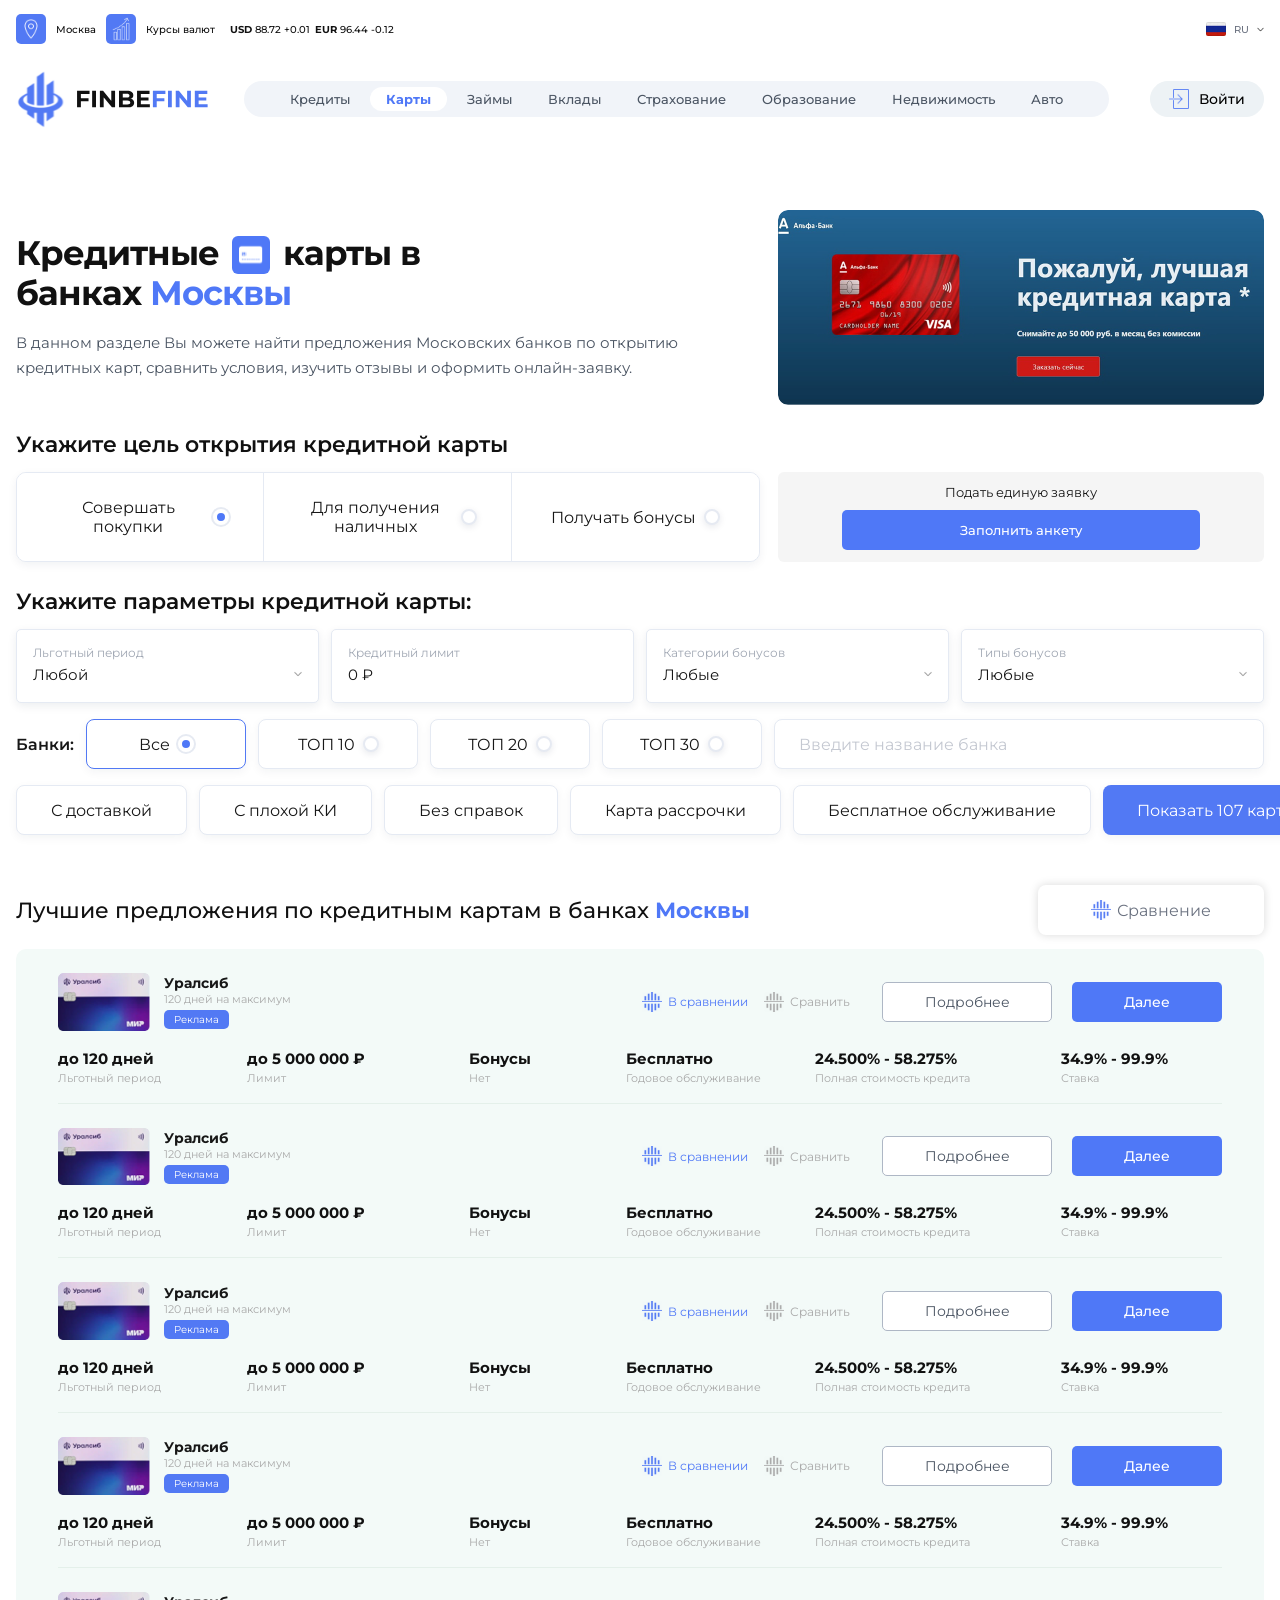
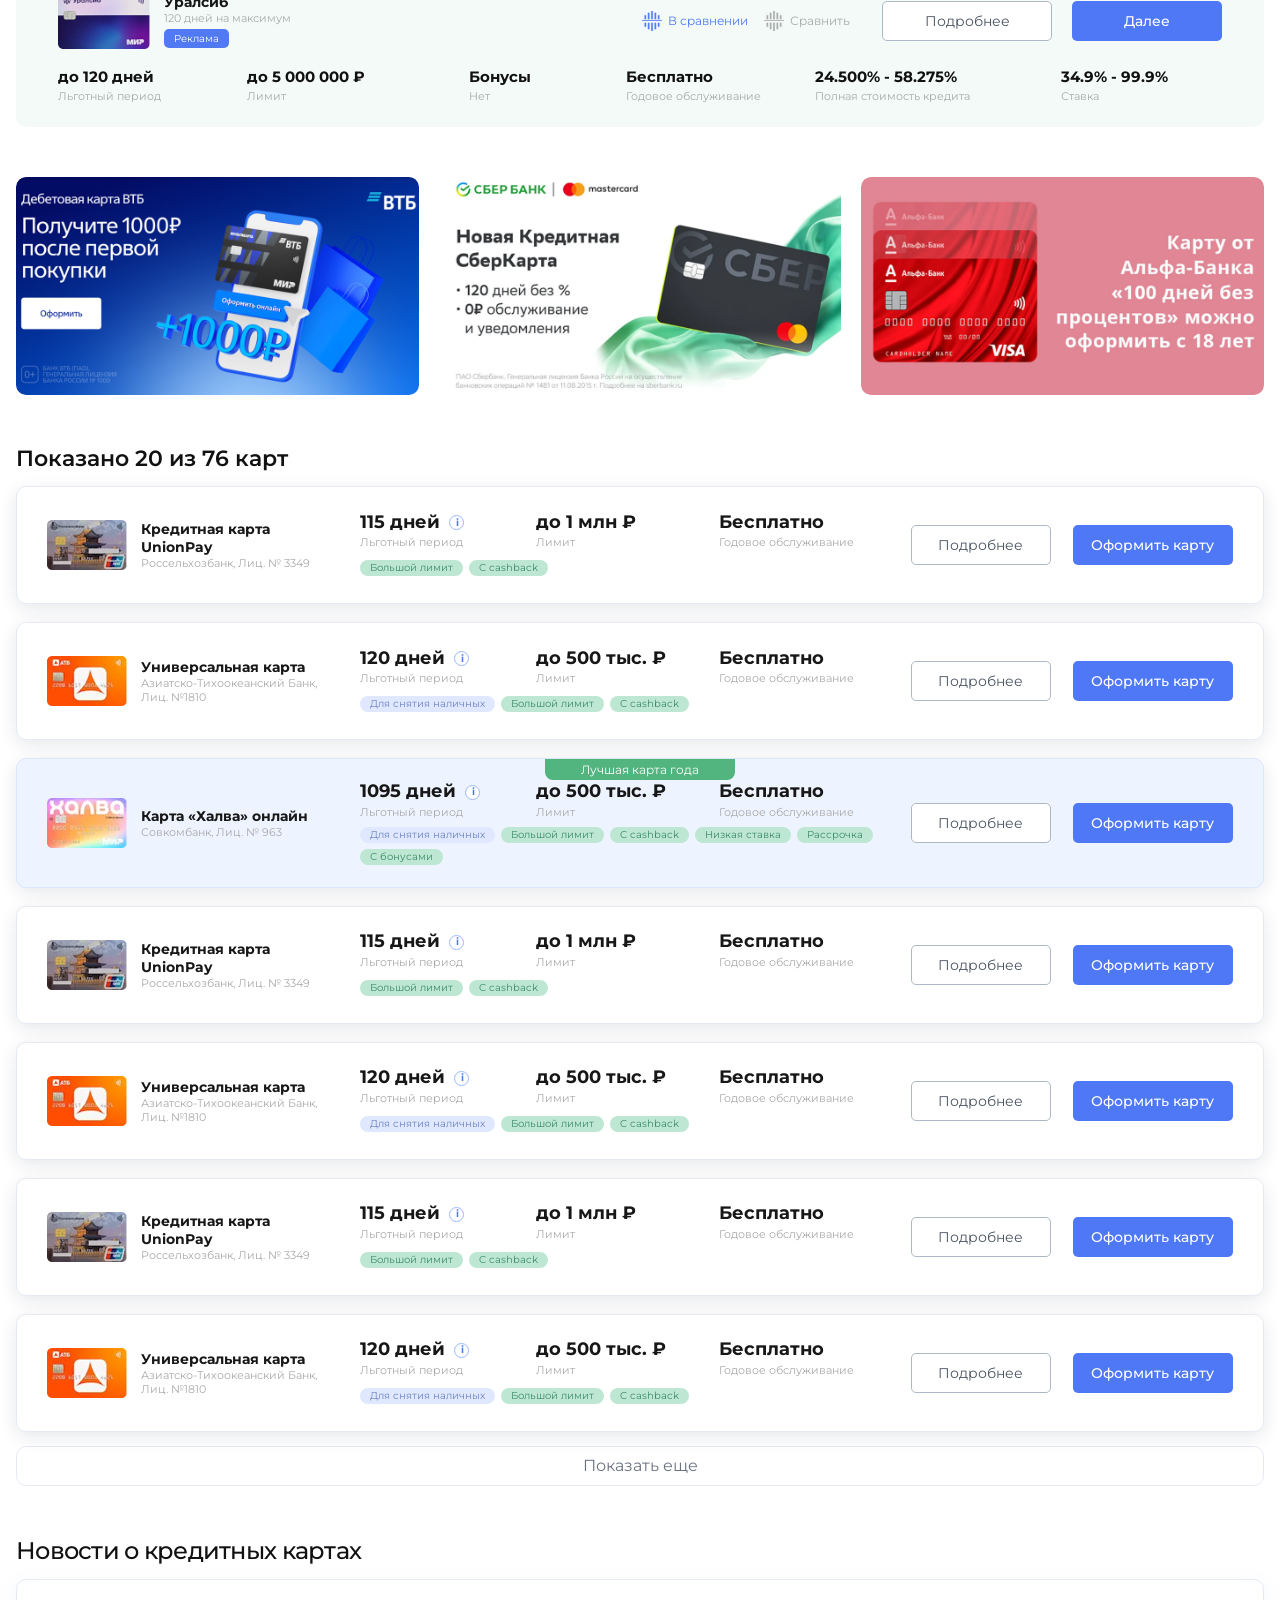
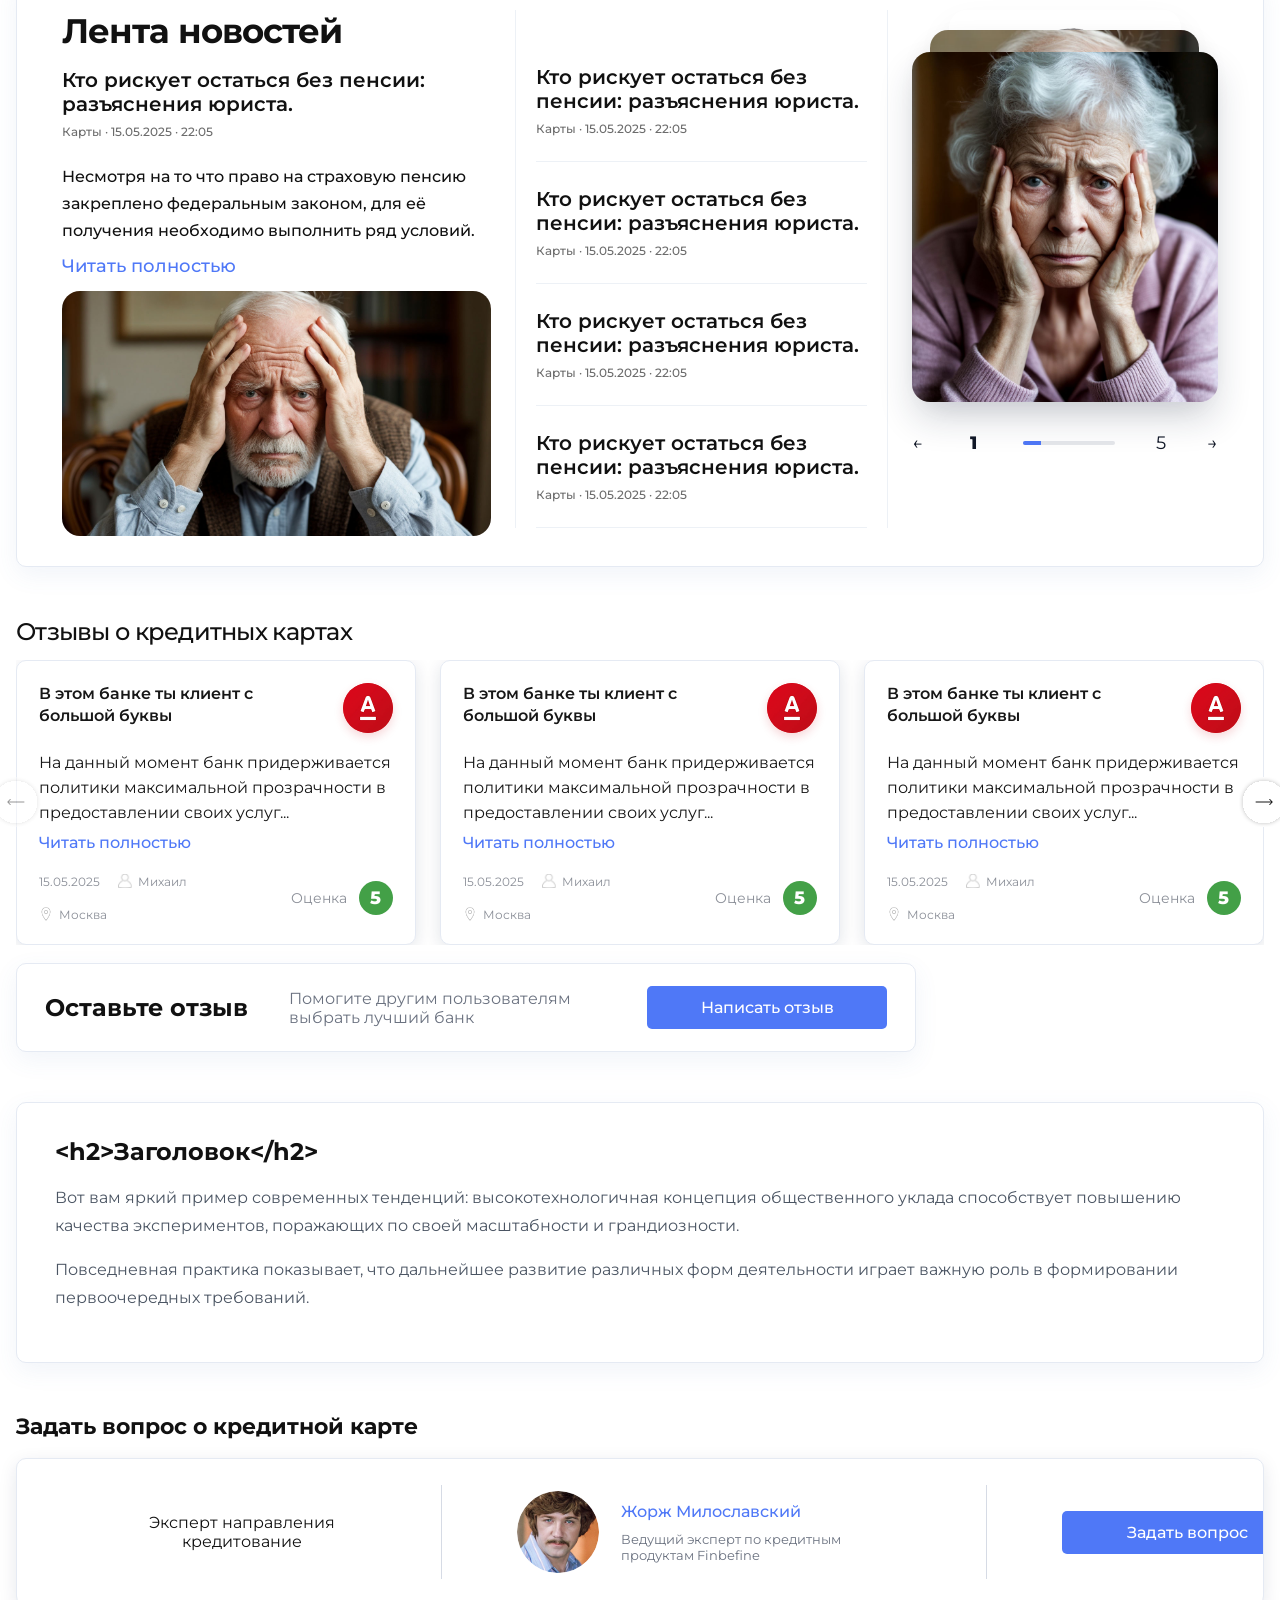
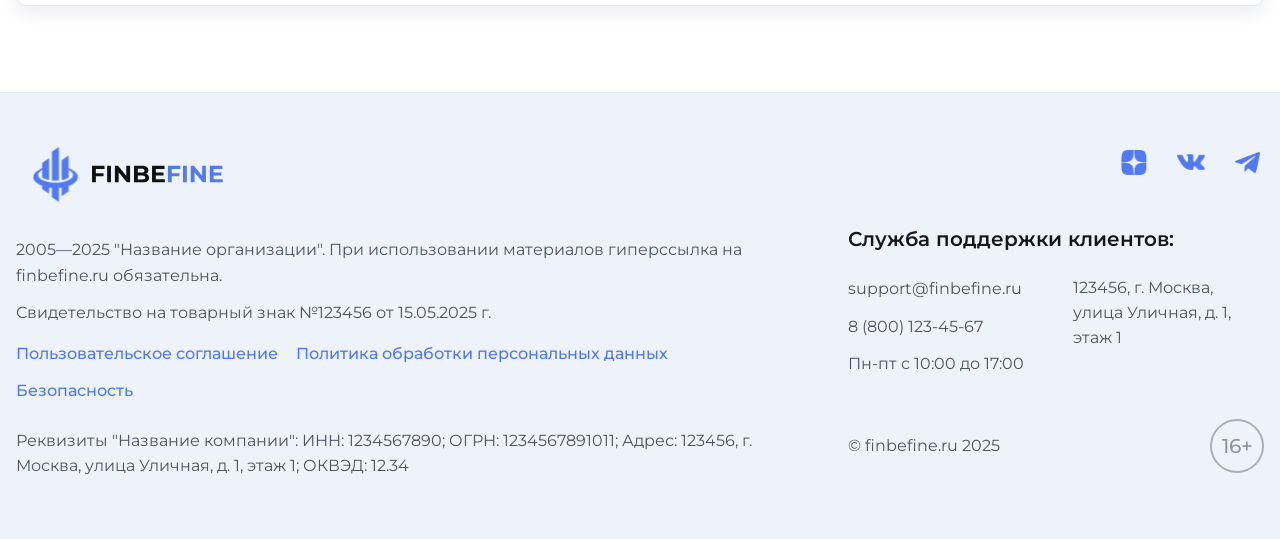
==== commit 091c8381: "Add files via upload" ====
--- a/cards.html
+++ b/cards.html
@@ -82,6 +82,7 @@
     <a href="insurance.html">Страхование</a>
     <a href="education.html">Образование</a>
     <a href="realty.html">Недвижимость</a>
+    <a href="auto.html">Авто</a>
   </nav>
   <button class="login-btn mobile-login-btn">
     <img src="assets/login.svg" alt="login">
--- a/style.css
+++ b/style.css
@@ -674,7 +674,7 @@
 .credit-leave-review h3 { margin:0; font-size:24px; }
 .credit-leave-review p { margin:0; color:#6b7280; }
 .credit-leave-review .primary-btn { margin:0; }
-.credit-seo { padding:34px 38px; }
+.credit-seo { padding:34px 38px; margin-top: 50px; }
 .credit-seo h2 { margin:0 0 18px; font-size:24px; }
 .credit-seo p { color:#4b5563; line-height:1.75; }
 .credit-question h2 { margin:0 0 18px; font-size:22px; }
@@ -1073,7 +1073,7 @@
 .deposits-page .deposit-bank-line input,
 .deposits-page .deposit-checks,
 .deposits-page .deposit-rate-card { border:1px solid #edf1f6; border-radius:6px; background:#fff; box-shadow:0 2px 12px rgba(18,32,66,.07); }
-.deposits-page .deposit-filter-main .credit-control { min-height:74px; padding:14px 20px 12px; justify-content:flex-start; gap:5px; }
+.deposits-page .deposit-filter-main .credit-control { min-height:74px; padding:14px 20px 12px; justify-content:flex-start; gap:5px; overflow: visible; }
 .deposits-page .deposit-filter-section .credit-control > span { color:#b9b9b9; font-size:12px; line-height:1.15; }
 .deposits-page .deposit-filter-section .credit-control input,
 .deposits-page .deposit-filter-section .credit-control select { color:#171717; font-size:16px; font-weight:400; }
@@ -1095,7 +1095,7 @@
 .deposits-page .deposit-amount-control .credit-amount-range { left:0; right:72px; bottom:-1px; height:4px; }
 .deposits-page .deposit-product-group { min-height:74px; padding:30px 22px 14px; align-items:center; gap:26px; }
 .deposits-page .deposit-product-group > span { top:14px; left:20px; color:#b9b9b9; }
-.deposits-page .deposit-product-group button { flex:0 0 auto; gap:8px; color:#171717!important; font-size:16px; }
+.deposits-page .deposit-product-group button { flex:0 0 auto; gap:8px; color:#171717!important; font-size:16px; margin-right: 20px; }
 .deposits-page .deposit-bank-line { grid-template-columns:68px repeat(4, 178px) minmax(280px, 1fr); gap:12px; margin-top:18px; }
 .deposits-page .deposit-bank-line > span { font-size:18px; font-weight:500; color:#171717; }
 .deposits-page .deposit-bank-line button { min-height:54px; padding:0 20px; color:#171717!important; font-size:18px; }
@@ -1147,7 +1147,7 @@
 .deposits-page .deposit-amount-control { display:grid; grid-template-columns:minmax(0, 1fr) 72px; grid-template-rows:auto 1fr; column-gap:0; padding:13px 0 0 20px!important; overflow:hidden; }
 .deposits-page .deposit-amount-control > span { grid-column:1; grid-row:1; }
 .deposits-page .deposit-amount-control input[type="text"] { grid-column:1; grid-row:2; align-self:start; padding:3px 12px 0 0!important; }
-.deposits-page .deposit-amount-control select { grid-column:2; grid-row:1 / 3; align-self:stretch; height:auto; margin:0; padding:18px 34px 0 17px!important; border-left:1px solid #d8d8d8!important; background-position:right 15px center; }
+.deposits-page .deposit-amount-control select { grid-column:2; grid-row:1 / 3; align-self:stretch; height:auto; margin:0; border-left:1px solid #d8d8d8!important; background-position:right 15px center; }
 .deposits-page .deposit-amount-control .credit-amount-range { left:0; right:72px; bottom:-1px; height:4px; }
 .deposits-page .deposit-amount-control .credit-amount-range::-webkit-slider-thumb { margin-top:-2px; }
 .deposits-page .deposit-filter-main > .credit-control:not(.deposit-amount-control):not(.deposit-product-group) { padding-top:14px; }
@@ -4056,3 +4056,462 @@
     grid-template-columns: 1fr;
   }
 }
+
+/* Auto page */
+.auto-page{padding-bottom:0}.auto-page .container{max-width:1388px}.auto-hero{display:grid;grid-template-columns:minmax(0,1fr) 470px;gap:34px;align-items:center;padding:36px 0 26px}.auto-hero h1{margin:0 0 18px;font-size:45px;line-height:1.08;font-weight:800;letter-spacing:-.045em;color:#15171c}.auto-hero h1 span:last-child{color:#5577f5}.auto-title-icon{width:45px;height:45px;background:#597cf4;border-radius:10px;display:inline-flex;align-items:center;justify-content:center;vertical-align:-6px}.auto-title-icon img{width:28px;height:28px;filter:brightness(0) invert(1)}.auto-hero p{max-width:780px;margin:0;color:#343844;font-size:17px;line-height:1.65}.auto-hero-banner{display:block;border-radius:8px;overflow:hidden}.auto-hero-banner img{display:block;width:100%;height:auto}.auto-filter-section{margin-top:12px}.auto-filter-section h2,.auto-recommend-section h2,.auto-dealer-section h2,.auto-section-row h2{margin:0 0 18px;font-size:27px;letter-spacing:-.035; font-weight: 500;}.auto-filter-card{background:#fff}.auto-filter-grid{display:grid;grid-template-columns:1.12fr 1.12fr 1.12fr 64px;gap:12px}.auto-field{height:62px;border:1px solid #e8ebf1;border-radius:6px;padding:12px 18px;background:#fff;display:flex;flex-direction:column;justify-content:center;position:relative;box-shadow:0 2px 7px rgba(20,34,68,.04)}.auto-field span{font-size:13px;color:#a2a7b1;margin-bottom:0px}.auto-field select,.auto-field input{border:0;outline:0;background:transparent;font:inherit;font-size:16px;color:#373b45;width:100%;appearance:none}.auto-field-select:after{content:'⌄';position:absolute;right:18px;bottom:18px;color:#8d95a5}.auto-split{display:grid;grid-template-columns:1fr 1px 1fr;grid-template-rows:auto auto;column-gap:18px}.auto-split span{grid-column:1/-1}.auto-split i{width:1px;background:#cfd5df;height:28px;align-self:center}.auto-checkbox{align-items:center;flex-direction:row;gap:12px}.auto-checkbox span{font-size:16px;color:#373b45;margin:0}.auto-checkbox input{width:14px}.auto-plus{border:0;border-radius:6px;background:#eef3f8;position:relative}.auto-plus:before,.auto-plus:after{content:'';position:absolute;left:50%;top:50%;width:30px;height:1.5px;background:#2d3340;transform:translate(-50%,-50%)}.auto-plus:after{transform:translate(-50%,-50%) rotate(90deg)}.auto-reset{display:flex;align-items:center;padding:0 18px;color:#5577f5;text-decoration:none;font-weight:500}.auto-filter-actions{display:grid;grid-template-columns:1fr 240px;align-items:center;margin-top:24px}.auto-filter-actions .primary-btn{height:64px;font-size:16px;border-radius:4px}.auto-advanced{display:inline-flex;align-items:center;gap:8px;color:#5577f5;text-decoration:none;font-weight:500}.auto-advanced img{width:12px}.auto-brands-section{margin-top:20px}.auto-brands-grid{display:grid;grid-template-columns:repeat(5,1fr);gap:12px}.auto-brands-grid a,.auto-brands-grid button{height:69px;border:1px solid #e9edf3;border-radius:6px;background:#fff;display:flex;align-items:center;justify-content:center;gap:14px;text-decoration:none;color:#171a20;font-size:20px;font-weight:700;box-shadow:0 2px 8px rgba(20,34,68,.04)}.auto-brands-grid img{max-width:72px;max-height:32px;object-fit:contain}.auto-brands-grid button{font-size:14px;color:#5577f5;font-weight:500;cursor:pointer}.auto-brands-grid button img{width:12px}.auto-slider-section{margin-top:30px}.auto-section-row{display:flex;align-items:center;justify-content:space-between;gap:20px}.auto-section-row a{color:#5577f5;text-decoration:none;font-size:15px}.auto-specials-track{display:grid;grid-auto-flow:column;grid-auto-columns:282px;gap:14px;overflow:hidden}.auto-deal-card{height:296px;border-radius:8px;overflow:hidden;position:relative;background:#a9bdfa}.auto-deal-card img{width:100%;height:236px;object-fit:cover;display:block}.auto-deal-card b{position:absolute;left:13px;bottom:61px;background:#4774ff;color:#fff;border-radius:3px;padding:6px 12px;font-size:15px}.auto-deal-card div{background:#a9bdfa;padding:9px 14px 11px}.auto-deal-card h3{margin:0 0 4px;font-size:15px}.auto-deal-card p{margin:0;color:#24314a;font-size:13px}.auto-recommend-section{margin-top:32px}.auto-catalog-grid{display:grid;grid-template-columns:repeat(4,1fr);gap:30px 18px}.auto-catalog-grid article img{width:100%;aspect-ratio:1.01/1;object-fit:cover;border-radius:8px;display:block;margin-bottom:14px}.auto-catalog-grid h3{font-size:16px;margin:20px 0 8px;font-weight:700}.auto-catalog-grid b{font-size:16px;font-weight:500}.auto-catalog-grid p{margin:7px 0 0;color:#5c6371;font-size:13px}.auto-catalog-grid span{display:inline-block;background:#23b56b;color:#fff;border-radius:12px;font-size:11px;padding:3px 9px;margin-left:7px;vertical-align:1px}.auto-banners-row{display:grid;grid-template-columns:1fr 1fr;gap:16px;margin:34px 0}.auto-banners-row img{width:100%;border-radius:8px;display:block}.auto-dealer-section{margin:24px 0 34px}.auto-dealer-grid{display:grid;grid-template-columns:repeat(4,1fr);gap:14px}.auto-dealer-grid article{height:218px;border-radius:8px;overflow:hidden;background:linear-gradient(135deg,#4f77f7 0%,#91a8ff 52%,#f7f9ff 100%);position:relative;color:#fff;padding:30px 32px}.auto-dealer-grid h3{margin:0 0 4px;font-size:22px}.auto-dealer-grid p{margin:0;font-size:15px}.auto-dealer-grid img{position:absolute;right:-8px;bottom:-55px;width:78%;height:auto}.auto-blog-section{margin-top:22px}.auto-reviews-section{margin-top:34px}
+@media (max-width: 1024px){.auto-hero{grid-template-columns:1fr}.auto-hero-banner{max-width:560px}.auto-filter-grid{grid-template-columns:1fr 1fr}.auto-plus{height:62px}.auto-filter-actions{grid-template-columns:1fr}.auto-brands-grid{grid-template-columns:repeat(3,1fr)}.auto-catalog-grid,.auto-dealer-grid{grid-template-columns:repeat(2,1fr)}}
+@media (max-width: 640px){.auto-hero h1{font-size:34px}.auto-filter-grid,.auto-brands-grid,.auto-catalog-grid,.auto-dealer-grid,.auto-banners-row{grid-template-columns:1fr}.auto-specials-track{grid-auto-columns:82%}.auto-section-row{display:block}.auto-section-row a{display:inline-block;margin-bottom:12px}.auto-dealer-grid article{height:190px}}
+
+/* Auto page refinements */
+.auto-field,
+.auto-plus,
+.auto-brands-grid a,
+.auto-brands-grid button,
+.auto-deal-card,
+.auto-catalog-grid a {
+  transition: box-shadow .2s ease, transform .2s ease, border-color .2s ease, background-color .2s ease;
+}
+
+.auto-field:hover,
+.auto-field:focus-within {
+  border-color: #d9e0ee;
+  box-shadow: 0 10px 26px rgba(31, 45, 78, .10);
+}
+
+.auto-field-select:after { content: none; }
+.auto-field-select select {
+  cursor: pointer;
+  padding-right: 26px;
+  background-image: url('assets/arrow-down.svg');
+  background-repeat: no-repeat;
+  background-position: right 2px center;
+  background-size: 12px 12px;
+}
+
+.auto-plus:hover {
+  background: #e5edf8;
+  box-shadow: 0 10px 24px rgba(31, 45, 78, .10);
+  transform: translateY(-1px);
+}
+
+.auto-brands-grid a,
+.auto-brands-grid button,
+.auto-catalog-grid a,
+.auto-deal-card { cursor: pointer; }
+
+.auto-brands-grid a:hover,
+.auto-brands-grid button:hover {
+  border-color: #dce4f2;
+  box-shadow: 0 12px 28px rgba(31, 45, 78, .12);
+  transform: translateY(-2px);
+}
+
+.auto-specials-slider {
+  position: relative;
+  margin-left: calc((100vw - 100%) / -2);
+  margin-right: calc((100vw - 100%) / -2);
+  padding-left: calc((100vw - 100%) / 2);
+  overflow: hidden;
+}
+
+.auto-specials-viewport {
+  overflow: visible;
+}
+
+.auto-specials-track {
+  display: grid;
+  grid-auto-flow: column;
+  grid-auto-columns: 282px;
+  gap: 14px;
+  width: max-content;
+  overflow: visible;
+  transition: transform .32s ease;
+  will-change: transform;
+}
+
+.auto-deal-card {
+  display: block;
+  text-decoration: none;
+  color: inherit;
+}
+
+.auto-deal-card:hover {
+  box-shadow: 0 16px 32px rgba(31, 45, 78, .16);
+  transform: translateY(-3px);
+}
+
+.auto-deal-card:hover img { filter: saturate(1.05); }
+
+.auto-slider-arrow {
+  position: absolute;
+  z-index: 3;
+  top: 50%;
+  width: 34px;
+  height: 34px;
+  border: 1px solid #e4e8f1;
+  border-radius: 50%;
+  background: #fff;
+  color: #333946;
+  box-shadow: 0 8px 22px rgba(31, 45, 78, .14);
+  cursor: pointer;
+  transform: translateY(-50%);
+  transition: opacity .2s ease, box-shadow .2s ease, transform .2s ease;
+}
+
+.auto-slider-arrow:hover:not(:disabled) {
+  box-shadow: 0 12px 28px rgba(31, 45, 78, .18);
+  transform: translateY(-50%) scale(1.04);
+}
+
+.auto-slider-arrow:disabled { opacity: .45; cursor: default; }
+.auto-slider-arrow--prev { left: calc((100vw - 100%) / 2 - 18px); }
+.auto-slider-arrow--next { right: 22px; }
+
+.auto-catalog-grid a {
+  display: block;
+  color: inherit;
+  text-decoration: none;
+  border-radius: 10px;
+}
+
+.auto-catalog-grid a:hover {
+  transform: translateY(-3px);
+}
+
+.auto-catalog-grid a:hover img {
+  box-shadow: 0 14px 30px rgba(31, 45, 78, .14);
+}
+
+@media (max-width: 640px) {
+  .auto-specials-track { grid-auto-columns: 82vw; }
+  .auto-specials-slider { margin-left: 0; margin-right: 0; padding-left: 0; }
+  .auto-slider-arrow--prev { left: 6px; }
+  .auto-slider-arrow--next { right: 6px; }
+}
+
+
+/* Auto page requested fixes */
+.auto-field-fuel,
+.auto-reset {
+  width: 249px;
+  box-sizing: border-box;
+}
+
+.auto-reset {
+  min-height: 62px;
+  align-self: stretch;
+}
+
+.auto-specials-slider {
+  padding-right: 0;
+}
+
+.auto-specials-viewport {
+  padding: 0 64px 10px 0;
+}
+
+.auto-specials-track {
+  grid-auto-columns: 282px;
+}
+
+.auto-slider-arrow {
+  top: 50%;
+}
+
+.auto-slider-arrow--prev {
+  left: calc((100vw - 100%) / 2 - 18px);
+}
+
+.auto-slider-arrow--next {
+  right: 28px;
+}
+
+@media (min-width: 1440px) {
+  .auto-specials-track {
+    grid-auto-columns: 296px;
+  }
+}
+
+@media (max-width: 1024px) {
+  .auto-field-fuel,
+  .auto-reset {
+    width: auto;
+  }
+}
+
+.auto-field-fuel,
+.auto-reset,
+.auto-field-kpp,
+.auto-field-photo {
+  width: 249px;
+  box-sizing: border-box;
+}
+
+.auto-field-photo,
+.auto-reset {
+  min-height: 62px;
+}
+
+.auto-field-select:after {
+  content: none;
+}
+
+.auto-field-select select {
+  cursor: pointer;
+  padding-right: 26px;
+  background-image: url("assets/arrow-down.svg");
+  background-repeat: no-repeat;
+  background-position: right 2px center;
+  background-size: 12px 12px;
+}
+
+.auto-brands-grid a,
+.auto-brands-grid button,
+.auto-catalog-grid a,
+.auto-deal-card,
+.auto-banners-row a {
+  transition: transform .22s ease, box-shadow .22s ease, border-color .22s ease;
+  cursor: pointer;
+}
+
+.auto-brands-grid a:hover,
+.auto-brands-grid button:hover {
+  transform: translateY(-2px);
+  border-color: #dce4f2;
+  box-shadow: 0 12px 28px rgba(31, 45, 78, .12);
+}
+
+.auto-catalog-grid a {
+  display: block;
+  color: inherit;
+  text-decoration: none;
+  border-radius: 10px;
+}
+
+.auto-catalog-grid a:hover {
+  transform: translateY(-3px);
+}
+
+.auto-catalog-grid a:hover img {
+  box-shadow: 0 14px 30px rgba(31, 45, 78, .14);
+}
+
+.auto-banners-row a {
+  display: block;
+  border-radius: 8px;
+  overflow: hidden;
+}
+
+.auto-banners-row a:hover {
+  transform: translateY(-3px);
+  box-shadow: 0 14px 30px rgba(31, 45, 78, .14);
+}
+
+.auto-specials-slider {
+  position: relative;
+  margin-left: calc((100vw - 100%) / -2);
+  margin-right: calc((100vw - 100%) / -2);
+  padding-left: calc((100vw - 100%) / 2);
+  padding-right: calc((100vw - 100%) / 2);
+  overflow: hidden;
+}
+
+.auto-specials-viewport {
+  overflow: visible;
+  padding: 0 54px 12px 54px;
+  margin: 0 -54px;
+}
+
+.auto-specials-track {
+  display: grid;
+  grid-auto-flow: column;
+  grid-auto-columns: 282px;
+  gap: 14px;
+  width: max-content;
+  overflow: visible;
+  transition: transform .32s ease;
+  will-change: transform;
+}
+
+.auto-deal-card {
+  display: block;
+  color: inherit;
+  text-decoration: none;
+}
+
+.auto-deal-card:hover {
+  transform: translateY(-3px);
+  box-shadow: 0 16px 32px rgba(31, 45, 78, .16);
+}
+
+.auto-slider-arrow {
+  position: absolute;
+  z-index: 3;
+  top: 50%;
+  width: 34px;
+  height: 34px;
+  border: 1px solid #e4e8f1;
+  border-radius: 50%;
+  background: #fff;
+  color: #333946;
+  box-shadow: 0 8px 22px rgba(31, 45, 78, .14);
+  cursor: pointer;
+  transform: translateY(-50%);
+}
+
+.auto-slider-arrow--prev {
+  left: calc((100vw - 100%) / 2 - -40px);
+}
+
+.auto-slider-arrow--next {
+  right: calc((100vw - 100%) / 2 - -40px);
+}
+
+@media (max-width: 1024px) {
+  .auto-field-fuel,
+  .auto-reset,
+  .auto-field-kpp,
+  .auto-field-photo {
+    width: auto;
+  }
+
+  .auto-slider-arrow--prev {
+    left: calc((100vw - 100%) / 2 - -20px);
+  }
+
+  .auto-slider-arrow--next {
+    right: calc((100vw - 100%) / 2 - -20px);
+  }
+}
+
+/* Auto filter final fix */
+.auto-filter-grid {
+  display: grid;
+  grid-template-columns: minmax(0, 1fr) minmax(0, 1fr) minmax(0, .62fr) minmax(0, .62fr) 64px;
+  gap: 12px;
+  align-items: stretch;
+}
+
+/* 1 строка: Марка / Модель / Поколение / плюс */
+.auto-filter-grid > .auto-field:nth-child(1) {
+  grid-column: 1;
+}
+
+.auto-filter-grid > .auto-field:nth-child(2) {
+  grid-column: 2;
+}
+
+.auto-filter-grid > .auto-field:nth-child(3) {
+  grid-column: 3 / 5;
+}
+
+.auto-filter-grid > .auto-plus {
+  grid-column: 5;
+}
+
+/* 2 строка: Цена / Год / КПП / Топливо */
+.auto-filter-grid > .auto-field:nth-child(5) {
+  grid-column: 1;
+}
+
+.auto-filter-grid > .auto-field:nth-child(6) {
+  grid-column: 2;
+}
+
+.auto-filter-grid > .auto-field:nth-child(7) {
+  grid-column: 3;
+}
+
+.auto-filter-grid > .auto-field:nth-child(8) {
+  grid-column: 4 / 6;
+}
+
+/* 3 строка: Объем / Привод / С фото / Сбросить */
+.auto-filter-grid > .auto-field:nth-child(9) {
+  grid-column: 1;
+}
+
+.auto-filter-grid > .auto-field:nth-child(10) {
+  grid-column: 2;
+}
+
+.auto-filter-grid > .auto-checkbox {
+  grid-column: 3;
+}
+
+.auto-filter-grid > .auto-reset {
+  grid-column: 4 / 6;
+}
+
+/* убираем принудительные ширины, из-за них блок уезжал вправо */
+.auto-field-fuel,
+.auto-reset,
+.auto-field-kpp,
+.auto-field-photo,
+.auto-checkbox {
+  width: auto !important;
+  min-width: 0 !important;
+  box-sizing: border-box;
+}
+
+/* С фото — визуально как radio/checkbox с синей точкой */
+.auto-checkbox {
+  display: flex;
+  align-items: center;
+  justify-content: center;
+  flex-direction: row;
+  gap: 12px;
+  padding: 0 18px;
+  cursor: pointer;
+}
+
+.auto-checkbox span {
+  margin: 0;
+  font-size: 16px;
+  color: #373b45;
+}
+
+.auto-checkbox input {
+  position: absolute;
+  opacity: 0;
+  pointer-events: none;
+}
+
+.auto-checkbox i {
+  width: 16px;
+  height: 16px;
+  border: 1px solid #dfe4ec;
+  border-radius: 50%;
+  background: #fff;
+  box-shadow: 0 2px 8px rgba(20, 34, 68, .14);
+  position: relative;
+  flex: 0 0 auto;
+}
+
+.auto-checkbox input:checked + i::after {
+  content: "";
+  position: absolute;
+  left: 50%;
+  top: 50%;
+  width: 6px;
+  height: 6px;
+  border-radius: 50%;
+  background: #5577f5;
+  transform: translate(-50%, -50%);
+}
+
+@media (max-width: 980px) {
+  .auto-filter-grid {
+    grid-template-columns: repeat(2, minmax(0, 1fr));
+  }
+
+  .auto-filter-grid > * {
+    grid-column: auto !important;
+  }
+}
+
+@media (max-width: 640px) {
+  .auto-filter-grid {
+    grid-template-columns: 1fr;
+  }
+}
